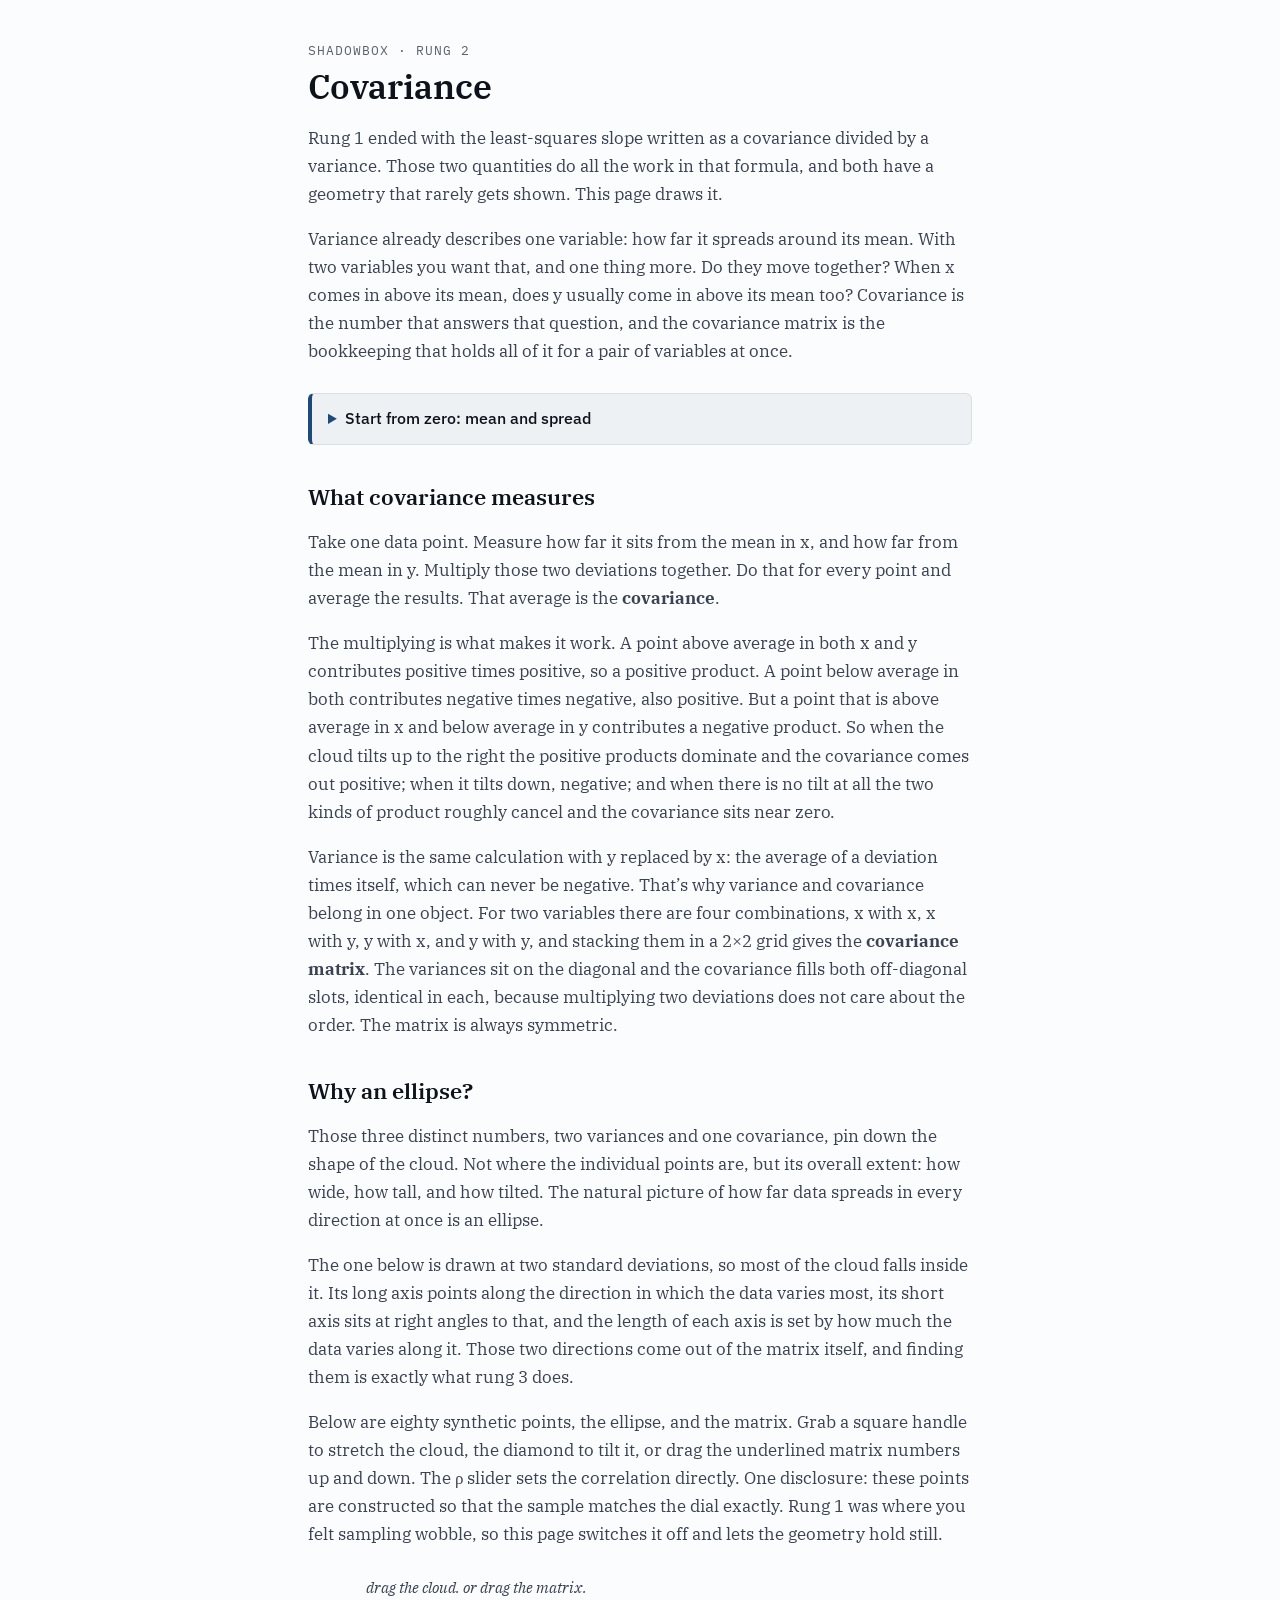
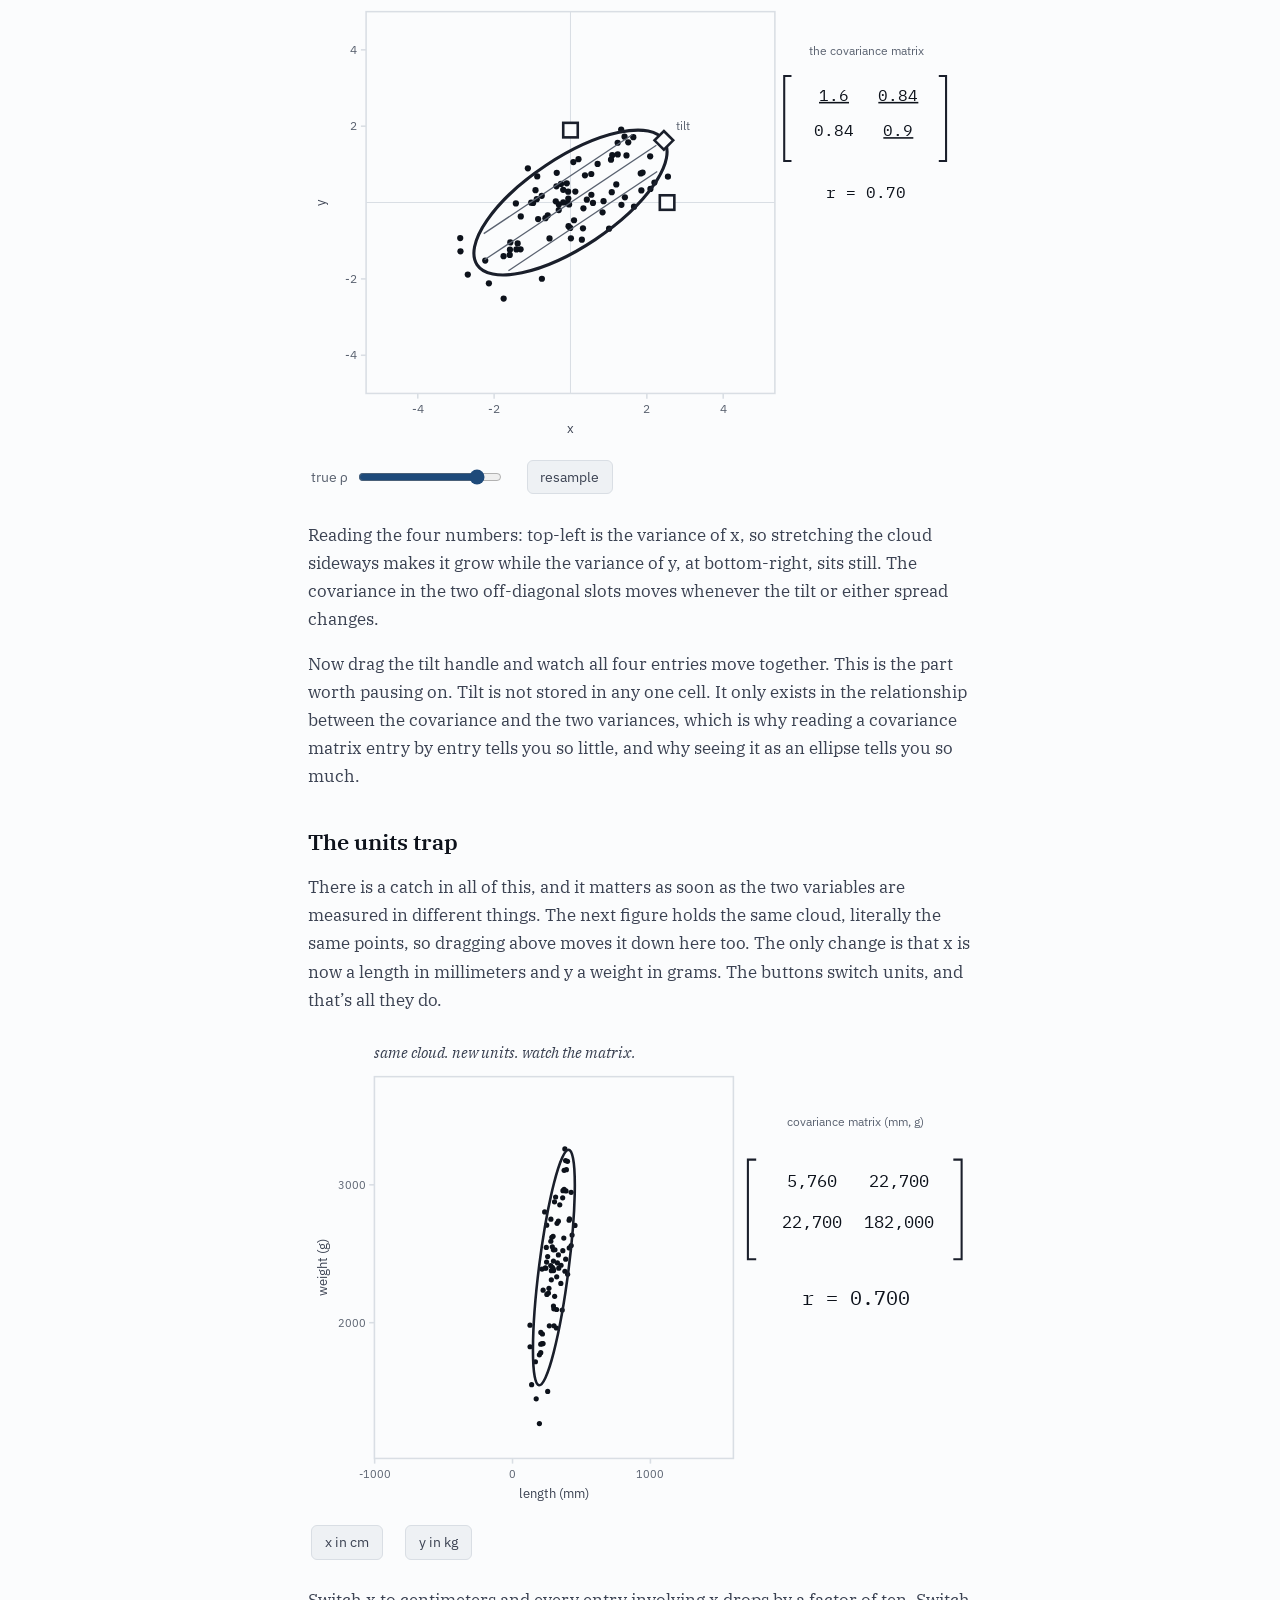
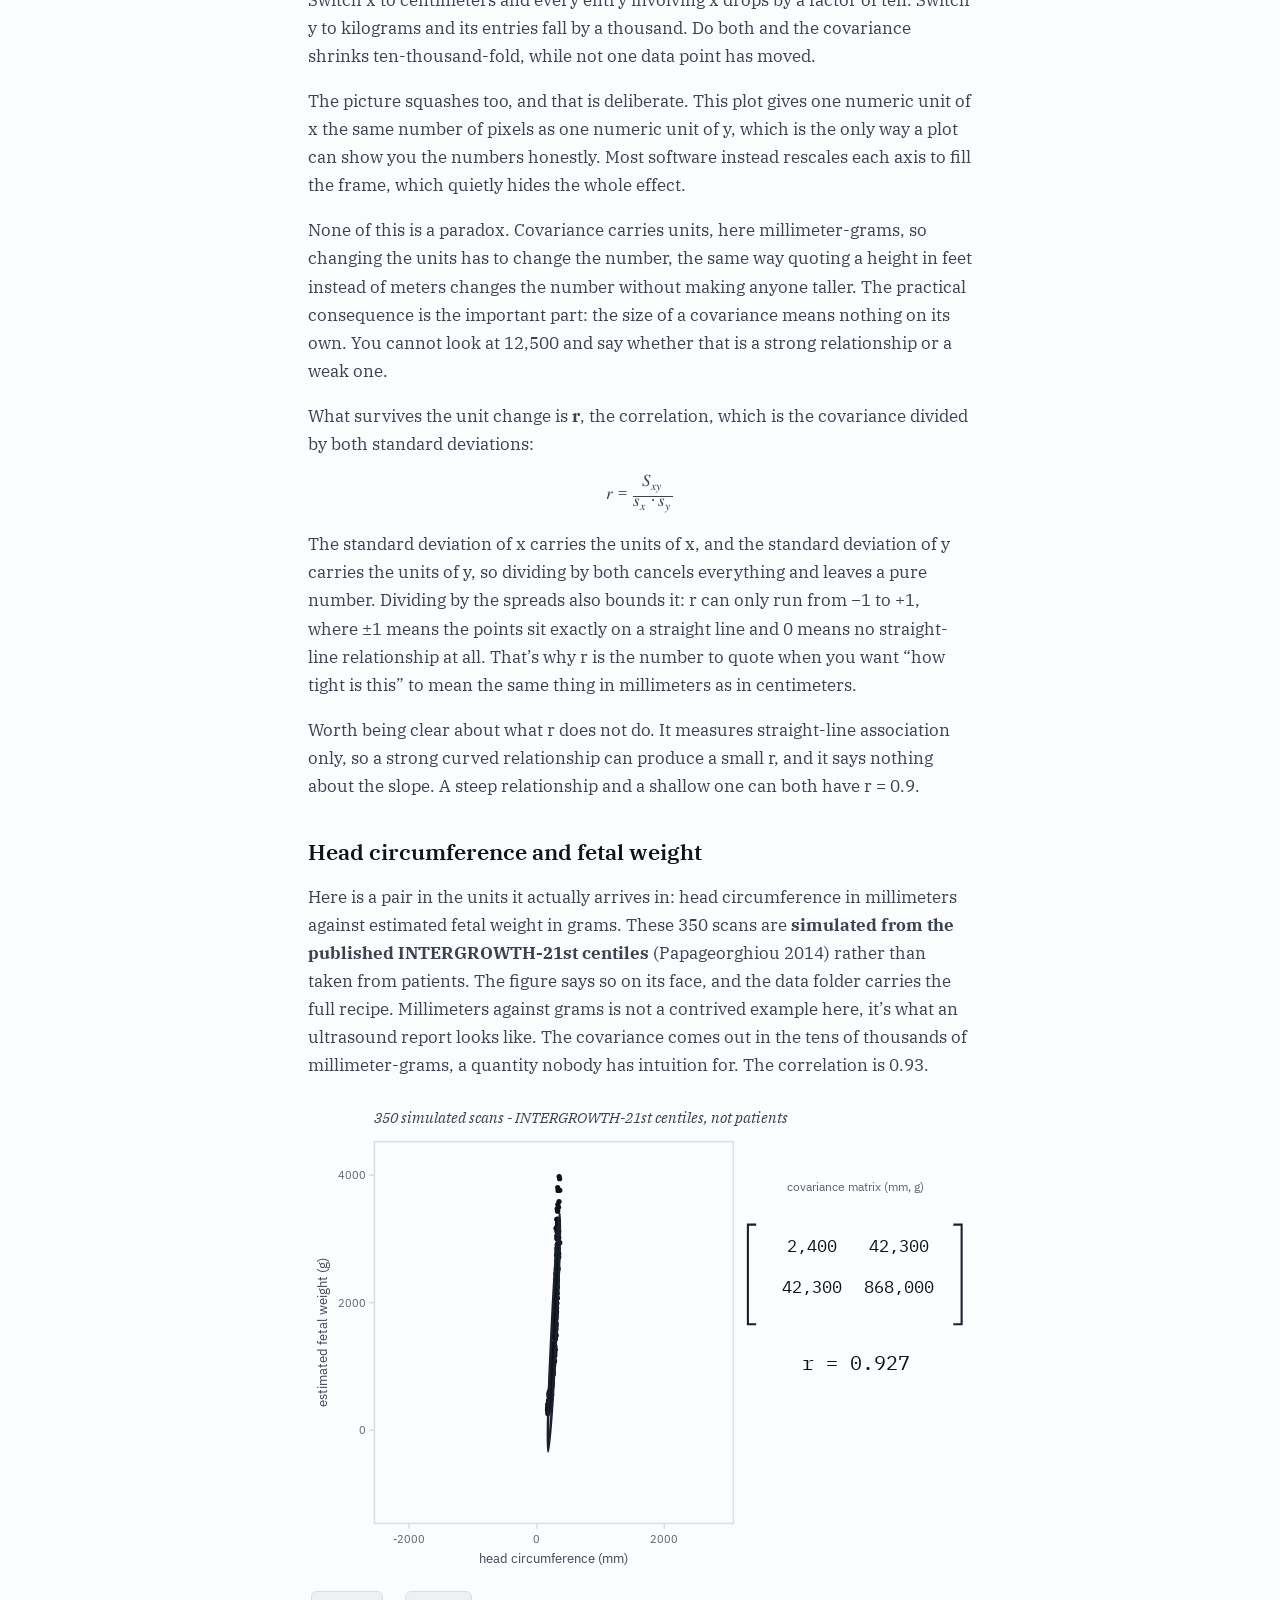
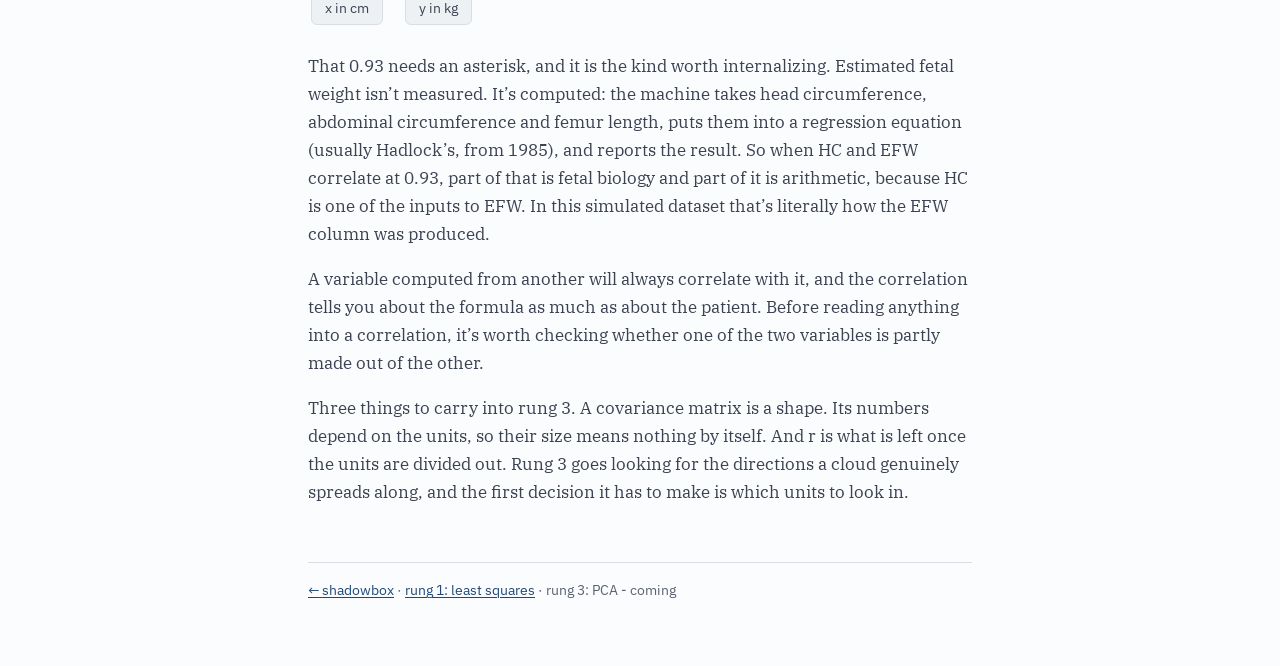
==== covariance.html @ 9dc6e138 "index: replace the 'angle' framing with a plain description of the site The landing copy opened on a" ====
<!DOCTYPE html>
<html lang="en">
<head>
  <meta charset="utf-8">
  <meta name="viewport" content="width=device-width, initial-scale=1">
  <title>covariance - shadowbox</title>
  <meta name="description" content="An interactive essay on covariance: the 2×2 matrix as a draggable ellipse, a units trap, and why correlation is the number that survives.">
  <link rel="icon" href="data:image/svg+xml,<svg xmlns=%22http://www.w3.org/2000/svg%22 viewBox=%220 0 16 16%22><rect x=%221%22 y=%221%22 width=%2214%22 height=%2214%22 fill=%22none%22 stroke=%22%231e4a7a%22 stroke-width=%222%22/><circle cx=%225%22 cy=%2211%22 r=%221.6%22 fill=%22%231e4a7a%22/><circle cx=%228%22 cy=%228%22 r=%221.6%22 fill=%22%231e4a7a%22/><circle cx=%2211%22 cy=%225%22 r=%221.6%22 fill=%22%231e4a7a%22/></svg>">
  <link rel="preconnect" href="https://fonts.googleapis.com">
  <link rel="preconnect" href="https://fonts.gstatic.com" crossorigin>
  <link href="https://fonts.googleapis.com/css2?family=IBM+Plex+Mono:wght@400;500&family=IBM+Plex+Sans:wght@400;500&family=IBM+Plex+Serif:ital,wght@0,400;0,600;1,400&display=swap" rel="stylesheet">
  <link rel="stylesheet" href="css/shadowbox.css">
</head>
<body>
  <main class="essay">
    <p class="kicker">shadowbox · rung 2</p>
    <h1>Covariance</h1>

    <p>Rung 1 ended with the least-squares slope written as a covariance divided
    by a variance. Those two quantities do all the work in that formula, and both
    have a geometry that rarely gets shown. This page draws it.</p>

    <p>Variance already describes one variable: how far it spreads around its
    mean. With two variables you want that, and one thing more. Do they move
    together? When x comes in above its mean, does y usually come in above its
    mean too? Covariance is the number that answers that question, and the
    covariance matrix is the bookkeeping that holds all of it for a pair of
    variables at once.</p>

    <details class="from-zero">
      <summary>Start from zero: mean and spread</summary>
      <p>The <strong>mean</strong> of a batch of numbers is its balance point,
      where the batch would sit level on a seesaw. With two variables at once the
      mean is a point in the plane, (x̄, ȳ), the center of mass of the cloud.</p>
      <p>A <strong>deviation</strong> is how far one measurement sits from the
      mean, and it can be positive or negative. <strong>Variance</strong> is the
      average of those deviations squared, so it comes out in squared units and is
      always positive. Squaring is here for the same reason it was in rung 1: the
      signs have to go before you can average. The square root of the variance is
      the <strong>standard deviation</strong>, which is back in ordinary units and
      reads as a typical distance from the middle.</p>
    </details>

    <h2>What covariance measures</h2>

    <p>Take one data point. Measure how far it sits from the mean in x, and how
    far from the mean in y. Multiply those two deviations together. Do that for
    every point and average the results. That average is the
    <strong>covariance</strong>.</p>

    <p>The multiplying is what makes it work. A point above average in both x and
    y contributes positive times positive, so a positive product. A point below
    average in both contributes negative times negative, also positive. But a
    point that is above average in x and below average in y contributes a negative
    product. So when the cloud tilts up to the right the positive products
    dominate and the covariance comes out positive; when it tilts down, negative;
    and when there is no tilt at all the two kinds of product roughly cancel and
    the covariance sits near zero.</p>

    <p>Variance is the same calculation with y replaced by x: the average of a
    deviation times itself, which can never be negative. That’s why variance and
    covariance belong in one object. For two variables there are four
    combinations, x with x, x with y, y with x, and y with y, and stacking them in
    a 2×2 grid gives the <strong>covariance matrix</strong>. The variances sit on
    the diagonal and the covariance fills both off-diagonal slots, identical in
    each, because multiplying two deviations does not care about the order. The
    matrix is always symmetric.</p>

    <h2>Why an ellipse?</h2>

    <p>Those three distinct numbers, two variances and one covariance, pin down
    the shape of the cloud. Not where the individual points are, but its overall
    extent: how wide, how tall, and how tilted. The natural picture of how far
    data spreads in every direction at once is an ellipse.</p>

    <p>The one below is drawn at two standard deviations, so most of the cloud
    falls inside it. Its long axis points along the direction in which the data
    varies most, its short axis sits at right angles to that, and the length of
    each axis is set by how much the data varies along it. Those two directions
    come out of the matrix itself, and finding them is exactly what rung 3 does.</p>

    <p>Below are eighty synthetic points, the ellipse, and the matrix. Grab a
    square handle to stretch the cloud, the diamond to tilt it, or drag the
    underlined matrix numbers up and down. The ρ slider sets the correlation
    directly. One disclosure: these points are constructed so that the sample matches
    the dial exactly. Rung 1 was where you felt sampling wobble, so this page
    switches it off and lets the geometry hold still.</p>

    <div class="instrument-mount" id="ce-syn">
<!-- poster:cloud-ellipse-synthetic -->
<!-- generated by tools/poster.mjs -->
<svg viewBox="0 0 640 460" xmlns="http://www.w3.org/2000/svg" role="img" font-family="'IBM Plex Sans', Arial, sans-serif">
<title>A point cloud with its covariance ellipse and the 2 by 2 covariance matrix as live numbers; dragging the cloud reshapes the matrix and dragging the matrix reshapes the cloud.</title>
<defs><clipPath id="sb-ce-syn-clip"><rect x="56" y="44" width="394" height="368"/></clipPath></defs>
<rect x="56" y="44" width="394" height="368" fill="none" stroke="var(--border)" stroke-width="1.5"/>
<line x1="105.8" y1="412" x2="105.8" y2="417" stroke="var(--border)" stroke-width="1.5"/>
<text x="105.8" y="431" text-anchor="middle" font-size="12" fill="var(--text-light)">-4</text>
<line x1="51" y1="375.2" x2="56" y2="375.2" stroke="var(--border)" stroke-width="1.5"/>
<text x="47" y="379.2" text-anchor="end" font-size="12" fill="var(--text-light)">-4</text>
<line x1="179.4" y1="412" x2="179.4" y2="417" stroke="var(--border)" stroke-width="1.5"/>
<text x="179.4" y="431" text-anchor="middle" font-size="12" fill="var(--text-light)">-2</text>
<line x1="51" y1="301.6" x2="56" y2="301.6" stroke="var(--border)" stroke-width="1.5"/>
<text x="47" y="305.6" text-anchor="end" font-size="12" fill="var(--text-light)">-2</text>
<line x1="326.6" y1="412" x2="326.6" y2="417" stroke="var(--border)" stroke-width="1.5"/>
<text x="326.6" y="431" text-anchor="middle" font-size="12" fill="var(--text-light)">2</text>
<line x1="51" y1="154.4" x2="56" y2="154.4" stroke="var(--border)" stroke-width="1.5"/>
<text x="47" y="158.4" text-anchor="end" font-size="12" fill="var(--text-light)">2</text>
<line x1="400.2" y1="412" x2="400.2" y2="417" stroke="var(--border)" stroke-width="1.5"/>
<text x="400.2" y="431" text-anchor="middle" font-size="12" fill="var(--text-light)">4</text>
<line x1="51" y1="80.8" x2="56" y2="80.8" stroke="var(--border)" stroke-width="1.5"/>
<text x="47" y="84.8" text-anchor="end" font-size="12" fill="var(--text-light)">4</text>
<g clip-path="url(#sb-ce-syn-clip)"><line x1="56" y1="228" x2="450" y2="228" stroke="var(--border)" stroke-width="1"/><line x1="253" y1="44" x2="253" y2="412" stroke="var(--border)" stroke-width="1"/></g>
<text x="56" y="26" font-size="14" fill="var(--text)" font-family="'IBM Plex Serif', Georgia, serif" font-style="italic">drag the cloud. or drag the matrix.</text>
<g clip-path="url(#sb-ce-syn-clip)">
<circle data-role="pt" cx="253.42" cy="262.52" r="3" fill="var(--heading)"/>
<circle data-role="pt" cx="154.02" cy="297.46" r="3" fill="var(--heading)"/>
<circle data-role="pt" cx="250.14" cy="228.71" r="3" fill="var(--heading)"/>
<circle data-role="pt" cx="292.79" cy="218.01" r="3" fill="var(--heading)"/>
<circle data-role="pt" cx="241.69" cy="235.27" r="3" fill="var(--heading)"/>
<circle data-role="pt" cx="329.8" cy="183.4" r="3" fill="var(--heading)"/>
<circle data-role="pt" cx="305.09" cy="164.54" r="3" fill="var(--heading)"/>
<circle data-role="pt" cx="320.72" cy="199.91" r="3" fill="var(--heading)"/>
<circle data-role="pt" cx="314.23" cy="232.03" r="3" fill="var(--heading)"/>
<circle data-role="pt" cx="306.97" cy="182.55" r="3" fill="var(--heading)"/>
<circle data-role="pt" cx="266.96" cy="201.79" r="3" fill="var(--heading)"/>
<circle data-role="pt" cx="205.08" cy="241.43" r="3" fill="var(--heading)"/>
<circle data-role="pt" cx="297.14" cy="210.54" r="3" fill="var(--heading)"/>
<circle data-role="pt" cx="298.54" cy="181.64" r="3" fill="var(--heading)"/>
<circle data-role="pt" cx="241.79" cy="229.85" r="3" fill="var(--heading)"/>
<circle data-role="pt" cx="251.14" cy="250.82" r="3" fill="var(--heading)"/>
<circle data-role="pt" cx="346.92" cy="203.03" r="3" fill="var(--heading)"/>
<circle data-role="pt" cx="322.5" cy="199.07" r="3" fill="var(--heading)"/>
<circle data-role="pt" cx="243.87" cy="210.08" r="3" fill="var(--heading)"/>
<circle data-role="pt" cx="221.8" cy="243.91" r="3" fill="var(--heading)"/>
<circle data-role="pt" cx="290.19" cy="253.18" r="3" fill="var(--heading)"/>
<circle data-role="pt" cx="245.97" cy="215.71" r="3" fill="var(--heading)"/>
<circle data-role="pt" cx="194.99" cy="266.46" r="3" fill="var(--heading)"/>
<circle data-role="pt" cx="301.87" cy="157.64" r="3" fill="var(--heading)"/>
<circle data-role="pt" cx="225.3" cy="221.5" r="3" fill="var(--heading)"/>
<circle data-role="pt" cx="279.14" cy="190.79" r="3" fill="var(--heading)"/>
<circle data-role="pt" cx="188.58" cy="320.57" r="3" fill="var(--heading)"/>
<circle data-role="pt" cx="239.45" cy="212.4" r="3" fill="var(--heading)"/>
<circle data-role="pt" cx="273.04" cy="200.49" r="3" fill="var(--heading)"/>
<circle data-role="pt" cx="174.36" cy="305.83" r="3" fill="var(--heading)"/>
<circle data-role="pt" cx="246.05" cy="227.84" r="3" fill="var(--heading)"/>
<circle data-role="pt" cx="330.04" cy="214.91" r="3" fill="var(--heading)"/>
<circle data-role="pt" cx="284.86" cy="226.65" r="3" fill="var(--heading)"/>
<circle data-role="pt" cx="333.91" cy="208.75" r="3" fill="var(--heading)"/>
<circle data-role="pt" cx="292.05" cy="186.64" r="3" fill="var(--heading)"/>
<circle data-role="pt" cx="239.75" cy="199.32" r="3" fill="var(--heading)"/>
<circle data-role="pt" cx="265.46" cy="233.51" r="3" fill="var(--heading)"/>
<circle data-role="pt" cx="268.75" cy="225.24" r="3" fill="var(--heading)"/>
<circle data-role="pt" cx="250.9" cy="224.17" r="3" fill="var(--heading)"/>
<circle data-role="pt" cx="274.66" cy="228.36" r="3" fill="var(--heading)"/>
<circle data-role="pt" cx="283.91" cy="237.42" r="3" fill="var(--heading)"/>
<circle data-role="pt" cx="250.74" cy="217.48" r="3" fill="var(--heading)"/>
<circle data-role="pt" cx="204.89" cy="273.09" r="3" fill="var(--heading)"/>
<circle data-role="pt" cx="263.97" cy="263.84" r="3" fill="var(--heading)"/>
<circle data-role="pt" cx="302.1" cy="230.21" r="3" fill="var(--heading)"/>
<circle data-role="pt" cx="200.92" cy="273.14" r="3" fill="var(--heading)"/>
<circle data-role="pt" cx="170.84" cy="283.89" r="3" fill="var(--heading)"/>
<circle data-role="pt" cx="249.41" cy="209.43" r="3" fill="var(--heading)"/>
<circle data-role="pt" cx="220.94" cy="202.86" r="3" fill="var(--heading)"/>
<circle data-role="pt" cx="252.71" cy="252.5" r="3" fill="var(--heading)"/>
<circle data-role="pt" cx="273.13" cy="220.49" r="3" fill="var(--heading)"/>
<circle data-role="pt" cx="146.96" cy="274.98" r="3" fill="var(--heading)"/>
<circle data-role="pt" cx="255.75" cy="189" r="3" fill="var(--heading)"/>
<circle data-role="pt" cx="232.78" cy="262.58" r="3" fill="var(--heading)"/>
<circle data-role="pt" cx="225.43" cy="301.45" r="3" fill="var(--heading)"/>
<circle data-role="pt" cx="238.81" cy="226.78" r="3" fill="var(--heading)"/>
<circle data-role="pt" cx="251.67" cy="229.81" r="3" fill="var(--heading)"/>
<circle data-role="pt" cx="298.46" cy="170.36" r="3" fill="var(--heading)"/>
<circle data-role="pt" cx="265.04" cy="252.88" r="3" fill="var(--heading)"/>
<circle data-role="pt" cx="220.5" cy="224.75" r="3" fill="var(--heading)"/>
<circle data-role="pt" cx="194.64" cy="273.43" r="3" fill="var(--heading)"/>
<circle data-role="pt" cx="215.14" cy="228.16" r="3" fill="var(--heading)"/>
<circle data-role="pt" cx="211.92" cy="195.02" r="3" fill="var(--heading)"/>
<circle data-role="pt" cx="188.5" cy="279.74" r="3" fill="var(--heading)"/>
<circle data-role="pt" cx="313.56" cy="165.02" r="3" fill="var(--heading)"/>
<circle data-role="pt" cx="308.67" cy="169.92" r="3" fill="var(--heading)"/>
<circle data-role="pt" cx="260.71" cy="186.16" r="3" fill="var(--heading)"/>
<circle data-role="pt" cx="228.85" cy="243.1" r="3" fill="var(--heading)"/>
<circle data-role="pt" cx="146.72" cy="262.19" r="3" fill="var(--heading)"/>
<circle data-role="pt" cx="305.44" cy="223" r="3" fill="var(--heading)"/>
<circle data-role="pt" cx="256.41" cy="245.07" r="3" fill="var(--heading)"/>
<circle data-role="pt" cx="200.36" cy="228.88" r="3" fill="var(--heading)"/>
<circle data-role="pt" cx="194.47" cy="278.47" r="3" fill="var(--heading)"/>
<circle data-role="pt" cx="257.66" cy="217.46" r="3" fill="var(--heading)"/>
<circle data-role="pt" cx="216.98" cy="228.42" r="3" fill="var(--heading)"/>
<circle data-role="pt" cx="293.26" cy="182.38" r="3" fill="var(--heading)"/>
<circle data-role="pt" cx="231.09" cy="240.33" r="3" fill="var(--heading)"/>
<circle data-role="pt" cx="202.09" cy="267.4" r="3" fill="var(--heading)"/>
<circle data-role="pt" cx="321.32" cy="216.37" r="3" fill="var(--heading)"/>
<circle data-role="pt" cx="219.28" cy="216.04" r="3" fill="var(--heading)"/>
<g transform="translate(253 228) rotate(-33.69)">
<ellipse data-role="ellipse" rx="108.17" ry="42.92" fill="none" stroke="var(--ink)" stroke-width="3"/>
<line data-role="pc1-stripe" x1="-86.18" y1="-21.46" x2="86.18" y2="-21.46" stroke="var(--text-light)" stroke-width="1.25"/>
<line data-role="pc1-stripe" x1="-99.52" y1="0" x2="99.52" y2="0" stroke="var(--text-light)" stroke-width="1.25"/>
<line data-role="pc1-stripe" x1="-86.18" y1="21.46" x2="86.18" y2="21.46" stroke="var(--text-light)" stroke-width="1.25"/>
</g>
</g>
<rect data-drag="spread-x" tabindex="0" aria-label="x spread" x="339.1" y="221" width="14" height="14" fill="var(--bg)" stroke="var(--ink)" stroke-width="2.5" style="cursor:ew-resize"/>
<rect data-drag="spread-y" tabindex="0" aria-label="y spread" x="246" y="151.18" width="14" height="14" fill="var(--bg)" stroke="var(--ink)" stroke-width="2.5" style="cursor:ns-resize"/>
<path data-drag="tilt" tabindex="0" aria-label="tilt: rotate the ellipse" d="M343 159L352 168L343 177L334 168Z" fill="var(--bg)" stroke="var(--ink)" stroke-width="2.5" style="cursor:grab"/>
<text x="355" y="158" font-size="12" fill="var(--text-light)">tilt</text>
<g font-family="'IBM Plex Mono', Consolas, monospace" font-size="15">
<text x="538" y="86" text-anchor="middle" font-family="'IBM Plex Sans', Arial, sans-serif" font-size="12" fill="var(--text-light)">the covariance matrix</text>
<path d="M466 106h-7v82h7" stroke="var(--ink)" stroke-width="2" fill="none"/>
<path d="M608 106h7v82h-7" stroke="var(--ink)" stroke-width="2" fill="none"/>
<text data-drag="m-sxx" tabindex="0" aria-label="matrix entry var(x): drag vertically" style="cursor:ns-resize" x="507" y="130" text-anchor="middle" fill="var(--heading)" text-decoration="underline">1.6</text>
<text data-drag="m-sxy" tabindex="0" aria-label="matrix entry cov(x,y): drag vertically" style="cursor:ns-resize" x="569" y="130" text-anchor="middle" fill="var(--heading)" text-decoration="underline">0.84</text>
<text x="507" y="164" text-anchor="middle" fill="var(--heading)">0.84</text>
<text data-drag="m-syy" tabindex="0" aria-label="matrix entry var(y): drag vertically" style="cursor:ns-resize" x="569" y="164" text-anchor="middle" fill="var(--heading)" text-decoration="underline">0.9</text>
</g>
<text x="538" y="224" text-anchor="middle" font-size="15" font-family="'IBM Plex Mono', Consolas, monospace" fill="var(--heading)">r = 0.70</text>
<text x="253" y="450" text-anchor="middle" font-size="13" fill="var(--text)">x</text>
<text x="16" y="228" text-anchor="middle" font-size="13" fill="var(--text)" transform="rotate(-90 16 228)">y</text>
</svg>
<!-- /poster:cloud-ellipse-synthetic -->
    </div>

    <p>Reading the four numbers: top-left is the variance of x, so stretching the
    cloud sideways makes it grow while the variance of y, at bottom-right, sits
    still. The covariance in the two off-diagonal slots moves whenever the tilt
    or either spread changes.</p>

    <p>Now drag the tilt handle and watch all four entries move together. This is
    the part worth pausing on. Tilt is not stored in any one cell. It only exists
    in the relationship between the covariance and the two variances, which is why
    reading a covariance matrix entry by entry tells you so little, and why seeing
    it as an ellipse tells you so much.</p>

    <h2>The units trap</h2>

    <p>There is a catch in all of this, and it matters as soon as the two
    variables are measured in different things. The next figure holds the same
    cloud, literally the same points, so dragging above moves it down here too.
    The only change is that x is now a length in millimeters and y a weight in
    grams. The buttons switch units, and that’s all they do.</p>

    <div class="instrument-mount" id="ut-syn">
<!-- poster:units-trap-synthetic -->
<!-- generated by tools/poster.mjs -->
<svg viewBox="0 0 640 460" xmlns="http://www.w3.org/2000/svg" role="img" font-family="'IBM Plex Sans', Arial, sans-serif">
<title>The same point cloud under switchable units: covariance entries leap by powers of ten, the correlation holds still, and the numerically true aspect ratio squashes the cloud flat.</title>
<defs><clipPath id="sb-ut-syn-clip"><rect x="64" y="44" width="346" height="368"/></clipPath></defs>
<rect x="64" y="44" width="346" height="368" fill="none" stroke="var(--border)" stroke-width="1.5"/>
<text x="64" y="26" font-size="14" fill="var(--text)" font-family="'IBM Plex Serif', Georgia, serif" font-style="italic">same cloud. new units. watch the matrix.</text>
<line x1="64.24" y1="412" x2="64.24" y2="417" stroke="var(--border)" stroke-width="1.5"/>
<text x="64.24" y="431" text-anchor="middle" font-size="11" fill="var(--text-light)">-1000</text>
<line x1="197.13" y1="412" x2="197.13" y2="417" stroke="var(--border)" stroke-width="1.5"/>
<text x="197.13" y="431" text-anchor="middle" font-size="11" fill="var(--text-light)">0</text>
<line x1="330.03" y1="412" x2="330.03" y2="417" stroke="var(--border)" stroke-width="1.5"/>
<text x="330.03" y="431" text-anchor="middle" font-size="11" fill="var(--text-light)">1000</text>
<line x1="59" y1="281.16" x2="64" y2="281.16" stroke="var(--border)" stroke-width="1.5"/>
<text x="56" y="285.16" text-anchor="end" font-size="11" fill="var(--text-light)">2000</text>
<line x1="59" y1="148.26" x2="64" y2="148.26" stroke="var(--border)" stroke-width="1.5"/>
<text x="56" y="152.26" text-anchor="end" font-size="11" fill="var(--text-light)">3000</text>
<text x="237" y="450" text-anchor="middle" font-size="13" fill="var(--text)">length (mm)</text>
<text x="18" y="228" text-anchor="middle" font-size="13" fill="var(--text)" transform="rotate(-90 18 228)">weight (g)</text>
<g clip-path="url(#sb-ut-syn-clip)">
<circle data-role="pt" cx="237.09" cy="284.1" r="2.5" fill="var(--heading)"/>
<circle data-role="pt" cx="215.55" cy="340.88" r="2.5" fill="var(--heading)"/>
<circle data-role="pt" cx="236.38" cy="229.16" r="2.5" fill="var(--heading)"/>
<circle data-role="pt" cx="245.62" cy="211.76" r="2.5" fill="var(--heading)"/>
<circle data-role="pt" cx="234.55" cy="239.82" r="2.5" fill="var(--heading)"/>
<circle data-role="pt" cx="253.64" cy="155.52" r="2.5" fill="var(--heading)"/>
<circle data-role="pt" cx="248.29" cy="124.88" r="2.5" fill="var(--heading)"/>
<circle data-role="pt" cx="251.67" cy="182.35" r="2.5" fill="var(--heading)"/>
<circle data-role="pt" cx="250.27" cy="234.54" r="2.5" fill="var(--heading)"/>
<circle data-role="pt" cx="248.69" cy="154.14" r="2.5" fill="var(--heading)"/>
<circle data-role="pt" cx="240.03" cy="185.4" r="2.5" fill="var(--heading)"/>
<circle data-role="pt" cx="226.62" cy="249.82" r="2.5" fill="var(--heading)"/>
<circle data-role="pt" cx="246.56" cy="199.63" r="2.5" fill="var(--heading)"/>
<circle data-role="pt" cx="246.87" cy="152.66" r="2.5" fill="var(--heading)"/>
<circle data-role="pt" cx="234.57" cy="231.01" r="2.5" fill="var(--heading)"/>
<circle data-role="pt" cx="236.6" cy="265.08" r="2.5" fill="var(--heading)"/>
<circle data-role="pt" cx="257.35" cy="187.43" r="2.5" fill="var(--heading)"/>
<circle data-role="pt" cx="252.06" cy="180.98" r="2.5" fill="var(--heading)"/>
<circle data-role="pt" cx="235.02" cy="198.87" r="2.5" fill="var(--heading)"/>
<circle data-role="pt" cx="230.24" cy="253.86" r="2.5" fill="var(--heading)"/>
<circle data-role="pt" cx="245.06" cy="268.92" r="2.5" fill="var(--heading)"/>
<circle data-role="pt" cx="235.48" cy="208.03" r="2.5" fill="var(--heading)"/>
<circle data-role="pt" cx="224.43" cy="290.5" r="2.5" fill="var(--heading)"/>
<circle data-role="pt" cx="247.59" cy="113.66" r="2.5" fill="var(--heading)"/>
<circle data-role="pt" cx="231" cy="217.44" r="2.5" fill="var(--heading)"/>
<circle data-role="pt" cx="242.66" cy="167.53" r="2.5" fill="var(--heading)"/>
<circle data-role="pt" cx="223.04" cy="378.43" r="2.5" fill="var(--heading)"/>
<circle data-role="pt" cx="234.06" cy="202.65" r="2.5" fill="var(--heading)"/>
<circle data-role="pt" cx="241.34" cy="183.3" r="2.5" fill="var(--heading)"/>
<circle data-role="pt" cx="219.96" cy="354.49" r="2.5" fill="var(--heading)"/>
<circle data-role="pt" cx="235.5" cy="227.74" r="2.5" fill="var(--heading)"/>
<circle data-role="pt" cx="253.69" cy="206.73" r="2.5" fill="var(--heading)"/>
<circle data-role="pt" cx="243.9" cy="225.8" r="2.5" fill="var(--heading)"/>
<circle data-role="pt" cx="254.53" cy="196.71" r="2.5" fill="var(--heading)"/>
<circle data-role="pt" cx="245.46" cy="160.78" r="2.5" fill="var(--heading)"/>
<circle data-role="pt" cx="234.13" cy="181.39" r="2.5" fill="var(--heading)"/>
<circle data-role="pt" cx="239.7" cy="236.96" r="2.5" fill="var(--heading)"/>
<circle data-role="pt" cx="240.41" cy="223.51" r="2.5" fill="var(--heading)"/>
<circle data-role="pt" cx="236.55" cy="221.77" r="2.5" fill="var(--heading)"/>
<circle data-role="pt" cx="241.69" cy="228.58" r="2.5" fill="var(--heading)"/>
<circle data-role="pt" cx="243.7" cy="243.3" r="2.5" fill="var(--heading)"/>
<circle data-role="pt" cx="236.51" cy="210.91" r="2.5" fill="var(--heading)"/>
<circle data-role="pt" cx="226.58" cy="301.28" r="2.5" fill="var(--heading)"/>
<circle data-role="pt" cx="239.38" cy="286.25" r="2.5" fill="var(--heading)"/>
<circle data-role="pt" cx="247.64" cy="231.59" r="2.5" fill="var(--heading)"/>
<circle data-role="pt" cx="225.72" cy="301.36" r="2.5" fill="var(--heading)"/>
<circle data-role="pt" cx="219.2" cy="318.82" r="2.5" fill="var(--heading)"/>
<circle data-role="pt" cx="236.22" cy="197.82" r="2.5" fill="var(--heading)"/>
<circle data-role="pt" cx="230.05" cy="187.15" r="2.5" fill="var(--heading)"/>
<circle data-role="pt" cx="236.94" cy="267.81" r="2.5" fill="var(--heading)"/>
<circle data-role="pt" cx="241.36" cy="215.79" r="2.5" fill="var(--heading)"/>
<circle data-role="pt" cx="214.02" cy="304.34" r="2.5" fill="var(--heading)"/>
<circle data-role="pt" cx="237.6" cy="164.62" r="2.5" fill="var(--heading)"/>
<circle data-role="pt" cx="232.62" cy="284.2" r="2.5" fill="var(--heading)"/>
<circle data-role="pt" cx="231.03" cy="347.37" r="2.5" fill="var(--heading)"/>
<circle data-role="pt" cx="233.93" cy="226.01" r="2.5" fill="var(--heading)"/>
<circle data-role="pt" cx="236.71" cy="230.95" r="2.5" fill="var(--heading)"/>
<circle data-role="pt" cx="246.85" cy="134.33" r="2.5" fill="var(--heading)"/>
<circle data-role="pt" cx="239.61" cy="268.44" r="2.5" fill="var(--heading)"/>
<circle data-role="pt" cx="229.96" cy="222.72" r="2.5" fill="var(--heading)"/>
<circle data-role="pt" cx="224.35" cy="301.83" r="2.5" fill="var(--heading)"/>
<circle data-role="pt" cx="228.8" cy="228.25" r="2.5" fill="var(--heading)"/>
<circle data-role="pt" cx="228.1" cy="174.4" r="2.5" fill="var(--heading)"/>
<circle data-role="pt" cx="223.02" cy="312.08" r="2.5" fill="var(--heading)"/>
<circle data-role="pt" cx="250.12" cy="125.65" r="2.5" fill="var(--heading)"/>
<circle data-role="pt" cx="249.06" cy="133.62" r="2.5" fill="var(--heading)"/>
<circle data-role="pt" cx="238.67" cy="160" r="2.5" fill="var(--heading)"/>
<circle data-role="pt" cx="231.77" cy="252.54" r="2.5" fill="var(--heading)"/>
<circle data-role="pt" cx="213.97" cy="283.57" r="2.5" fill="var(--heading)"/>
<circle data-role="pt" cx="248.36" cy="219.88" r="2.5" fill="var(--heading)"/>
<circle data-role="pt" cx="237.74" cy="255.73" r="2.5" fill="var(--heading)"/>
<circle data-role="pt" cx="225.59" cy="229.43" r="2.5" fill="var(--heading)"/>
<circle data-role="pt" cx="224.32" cy="310.02" r="2.5" fill="var(--heading)"/>
<circle data-role="pt" cx="238.01" cy="210.87" r="2.5" fill="var(--heading)"/>
<circle data-role="pt" cx="229.2" cy="228.69" r="2.5" fill="var(--heading)"/>
<circle data-role="pt" cx="245.72" cy="153.87" r="2.5" fill="var(--heading)"/>
<circle data-role="pt" cx="232.25" cy="248.04" r="2.5" fill="var(--heading)"/>
<circle data-role="pt" cx="225.97" cy="292.02" r="2.5" fill="var(--heading)"/>
<circle data-role="pt" cx="251.8" cy="209.09" r="2.5" fill="var(--heading)"/>
<circle data-role="pt" cx="229.69" cy="208.56" r="2.5" fill="var(--heading)"/>
<g transform="translate(237 228) rotate(-82.79)">
<ellipse data-role="ellipse" rx="114.36" ry="14.29" fill="none" stroke="var(--ink)" stroke-width="2.5"/>
</g></g>
<g font-family="'IBM Plex Mono', Consolas, monospace" font-size="16">
<text x="528" y="92" text-anchor="middle" font-family="'IBM Plex Sans', Arial, sans-serif" font-size="12" fill="var(--text-light)">covariance matrix (mm, g)</text>
<path d="M432 124h-8v96h8" stroke="var(--ink)" stroke-width="2" fill="none"/>
<path d="M622 124h8v96h-8" stroke="var(--ink)" stroke-width="2" fill="none"/>
<text data-role="cov-entry" x="486" y="150" text-anchor="middle" fill="var(--heading)">5,760</text>
<text data-role="cov-entry" x="570" y="150" text-anchor="middle" fill="var(--heading)">22,700</text>
<text data-role="cov-entry" x="486" y="190" text-anchor="middle" fill="var(--heading)">22,700</text>
<text data-role="cov-entry" x="570" y="190" text-anchor="middle" fill="var(--heading)">182,000</text>
</g>
<text data-role="corr" x="528" y="264" text-anchor="middle" font-size="19" font-family="'IBM Plex Mono', Consolas, monospace" fill="var(--heading)">r = 0.700</text>
</svg>
<!-- /poster:units-trap-synthetic -->
    </div>

    <p>Switch x to centimeters and every entry involving x drops by a factor of
    ten. Switch y to kilograms and its entries fall by a thousand. Do both and the
    covariance shrinks ten-thousand-fold, while not one data point has moved.</p>

    <p>The picture squashes too, and that is deliberate. This plot gives one
    numeric unit of x the same number of pixels as one numeric unit of y, which is
    the only way a plot can show you the numbers honestly. Most software instead
    rescales each axis to fill the frame, which quietly hides the whole effect.</p>

    <p>None of this is a paradox. Covariance carries units, here millimeter-grams,
    so changing the units has to change the number, the same way quoting a height
    in feet instead of meters changes the number without making anyone taller. The
    practical consequence is the important part: the size of a covariance means
    nothing on its own. You cannot look at 12,500 and say whether that is a strong
    relationship or a weak one.</p>

    <p>What survives the unit change is <strong>r</strong>, the correlation, which
    is the covariance divided by both standard deviations:</p>

    <p style="text-align:center">
      <math display="block">
        <mrow>
          <mi>r</mi><mo>=</mo>
          <mfrac>
            <msub><mi>S</mi><mrow><mi>x</mi><mi>y</mi></mrow></msub>
            <mrow><msub><mi>s</mi><mi>x</mi></msub><mo>·</mo><msub><mi>s</mi><mi>y</mi></msub></mrow>
          </mfrac>
        </mrow>
      </math>
    </p>

    <p>The standard deviation of x carries the units of x, and the standard
    deviation of y carries the units of y, so dividing by both cancels everything
    and leaves a pure number. Dividing by the spreads also bounds it: r can only
    run from −1 to +1, where ±1 means the points sit exactly on a straight line
    and 0 means no straight-line relationship at all. That’s why r is the number
    to quote when you want “how tight is this” to mean the same thing in
    millimeters as in centimeters.</p>

    <p>Worth being clear about what r does not do. It measures straight-line
    association only, so a strong curved relationship can produce a small r, and
    it says nothing about the slope. A steep relationship and a shallow one can
    both have r = 0.9.</p>

    <h2>Head circumference and fetal weight</h2>

    <p>Here is a pair in the units it actually arrives in: head circumference in
    millimeters against estimated fetal weight in grams. These 350 scans are
    <strong>simulated from the published INTERGROWTH-21st centiles</strong>
    (Papageorghiou 2014) rather than taken from patients. The figure says so on
    its face, and the data folder carries the full recipe. Millimeters against
    grams is not a contrived example here, it’s what an ultrasound report looks
    like. The covariance comes out in the tens of thousands of millimeter-grams,
    a quantity nobody has intuition for. The correlation is 0.93.</p>

    <div class="instrument-mount" id="ut-bio">
<!-- poster:units-trap-biometry -->
<!-- generated by tools/poster.mjs -->
<svg viewBox="0 0 640 460" xmlns="http://www.w3.org/2000/svg" role="img" font-family="'IBM Plex Sans', Arial, sans-serif">
<title>The same point cloud under switchable units: covariance entries leap by powers of ten, the correlation holds still, and the numerically true aspect ratio squashes the cloud flat.</title>
<defs><clipPath id="sb-ut-bio-clip"><rect x="64" y="44" width="346" height="368"/></clipPath></defs>
<rect x="64" y="44" width="346" height="368" fill="none" stroke="var(--border)" stroke-width="1.5"/>
<text x="64" y="26" font-size="14" fill="var(--text)" font-family="'IBM Plex Serif', Georgia, serif" font-style="italic">350 simulated scans - INTERGROWTH-21st centiles, not patients</text>
<line x1="97.55" y1="412" x2="97.55" y2="417" stroke="var(--border)" stroke-width="1.5"/>
<text x="97.55" y="431" text-anchor="middle" font-size="11" fill="var(--text-light)">-2000</text>
<line x1="220.53" y1="412" x2="220.53" y2="417" stroke="var(--border)" stroke-width="1.5"/>
<text x="220.53" y="431" text-anchor="middle" font-size="11" fill="var(--text-light)">0</text>
<line x1="343.51" y1="412" x2="343.51" y2="417" stroke="var(--border)" stroke-width="1.5"/>
<text x="343.51" y="431" text-anchor="middle" font-size="11" fill="var(--text-light)">2000</text>
<line x1="59" y1="322.24" x2="64" y2="322.24" stroke="var(--border)" stroke-width="1.5"/>
<text x="56" y="326.24" text-anchor="end" font-size="11" fill="var(--text-light)">0</text>
<line x1="59" y1="199.26" x2="64" y2="199.26" stroke="var(--border)" stroke-width="1.5"/>
<text x="56" y="203.26" text-anchor="end" font-size="11" fill="var(--text-light)">2000</text>
<line x1="59" y1="76.27" x2="64" y2="76.27" stroke="var(--border)" stroke-width="1.5"/>
<text x="56" y="80.27" text-anchor="end" font-size="11" fill="var(--text-light)">4000</text>
<text x="237" y="450" text-anchor="middle" font-size="13" fill="var(--text)">head circumference (mm)</text>
<text x="18" y="228" text-anchor="middle" font-size="13" fill="var(--text)" transform="rotate(-90 18 228)">estimated fetal weight (g)</text>
<g clip-path="url(#sb-ut-bio-clip)">
<circle data-role="pt" cx="236.21" cy="258.29" r="2.5" fill="var(--heading)"/>
<circle data-role="pt" cx="235.7" cy="259.27" r="2.5" fill="var(--heading)"/>
<circle data-role="pt" cx="240.31" cy="184.93" r="2.5" fill="var(--heading)"/>
<circle data-role="pt" cx="240.31" cy="146.87" r="2.5" fill="var(--heading)"/>
<circle data-role="pt" cx="235" cy="272.98" r="2.5" fill="var(--heading)"/>
<circle data-role="pt" cx="241.67" cy="151.79" r="2.5" fill="var(--heading)"/>
<circle data-role="pt" cx="238.67" cy="176.69" r="2.5" fill="var(--heading)"/>
<circle data-role="pt" cx="234.49" cy="279.75" r="2.5" fill="var(--heading)"/>
<circle data-role="pt" cx="234.49" cy="275.75" r="2.5" fill="var(--heading)"/>
<circle data-role="pt" cx="238.71" cy="199.44" r="2.5" fill="var(--heading)"/>
<circle data-role="pt" cx="239.59" cy="153.38" r="2.5" fill="var(--heading)"/>
<circle data-role="pt" cx="240.26" cy="161.69" r="2.5" fill="var(--heading)"/>
<circle data-role="pt" cx="231.94" cy="298.63" r="2.5" fill="var(--heading)"/>
<circle data-role="pt" cx="234.05" cy="282.33" r="2.5" fill="var(--heading)"/>
<circle data-role="pt" cx="237.6" cy="238" r="2.5" fill="var(--heading)"/>
<circle data-role="pt" cx="238.09" cy="228.1" r="2.5" fill="var(--heading)"/>
<circle data-role="pt" cx="239.62" cy="204.18" r="2.5" fill="var(--heading)"/>
<circle data-role="pt" cx="238.63" cy="210.51" r="2.5" fill="var(--heading)"/>
<circle data-role="pt" cx="238.6" cy="230.56" r="2.5" fill="var(--heading)"/>
<circle data-role="pt" cx="234.95" cy="272.8" r="2.5" fill="var(--heading)"/>
<circle data-role="pt" cx="232.25" cy="297.58" r="2.5" fill="var(--heading)"/>
<circle data-role="pt" cx="240.82" cy="167.77" r="2.5" fill="var(--heading)"/>
<circle data-role="pt" cx="237.76" cy="248.26" r="2.5" fill="var(--heading)"/>
<circle data-role="pt" cx="234.48" cy="291.8" r="2.5" fill="var(--heading)"/>
<circle data-role="pt" cx="237.73" cy="224.28" r="2.5" fill="var(--heading)"/>
<circle data-role="pt" cx="240.49" cy="159.29" r="2.5" fill="var(--heading)"/>
<circle data-role="pt" cx="239.46" cy="190.22" r="2.5" fill="var(--heading)"/>
<circle data-role="pt" cx="233.96" cy="281.35" r="2.5" fill="var(--heading)"/>
<circle data-role="pt" cx="232.44" cy="286.64" r="2.5" fill="var(--heading)"/>
<circle data-role="pt" cx="240.16" cy="194.34" r="2.5" fill="var(--heading)"/>
<circle data-role="pt" cx="239.84" cy="174.78" r="2.5" fill="var(--heading)"/>
<circle data-role="pt" cx="235.18" cy="268.37" r="2.5" fill="var(--heading)"/>
<circle data-role="pt" cx="233.52" cy="291.98" r="2.5" fill="var(--heading)"/>
<circle data-role="pt" cx="235.13" cy="280.12" r="2.5" fill="var(--heading)"/>
<circle data-role="pt" cx="234.84" cy="276.24" r="2.5" fill="var(--heading)"/>
<circle data-role="pt" cx="236.81" cy="253" r="2.5" fill="var(--heading)"/>
<circle data-role="pt" cx="237.36" cy="250.29" r="2.5" fill="var(--heading)"/>
<circle data-role="pt" cx="233.14" cy="293.95" r="2.5" fill="var(--heading)"/>
<circle data-role="pt" cx="233.14" cy="285.9" r="2.5" fill="var(--heading)"/>
<circle data-role="pt" cx="241.67" cy="136.66" r="2.5" fill="var(--heading)"/>
<circle data-role="pt" cx="233.05" cy="294.26" r="2.5" fill="var(--heading)"/>
<circle data-role="pt" cx="234.99" cy="265.42" r="2.5" fill="var(--heading)"/>
<circle data-role="pt" cx="233.42" cy="287.19" r="2.5" fill="var(--heading)"/>
<circle data-role="pt" cx="240.33" cy="177.3" r="2.5" fill="var(--heading)"/>
<circle data-role="pt" cx="238.84" cy="215.61" r="2.5" fill="var(--heading)"/>
<circle data-role="pt" cx="231.02" cy="301.27" r="2.5" fill="var(--heading)"/>
<circle data-role="pt" cx="238.86" cy="211.31" r="2.5" fill="var(--heading)"/>
<circle data-role="pt" cx="234.13" cy="284.85" r="2.5" fill="var(--heading)"/>
<circle data-role="pt" cx="239.59" cy="208.17" r="2.5" fill="var(--heading)"/>
<circle data-role="pt" cx="238.22" cy="231.23" r="2.5" fill="var(--heading)"/>
<circle data-role="pt" cx="240.09" cy="195.01" r="2.5" fill="var(--heading)"/>
<circle data-role="pt" cx="240.9" cy="137.83" r="2.5" fill="var(--heading)"/>
<circle data-role="pt" cx="236.61" cy="254.84" r="2.5" fill="var(--heading)"/>
<circle data-role="pt" cx="231.98" cy="300.1" r="2.5" fill="var(--heading)"/>
<circle data-role="pt" cx="239.8" cy="163.84" r="2.5" fill="var(--heading)"/>
<circle data-role="pt" cx="237.37" cy="243.35" r="2.5" fill="var(--heading)"/>
<circle data-role="pt" cx="240.53" cy="110.89" r="2.5" fill="var(--heading)"/>
<circle data-role="pt" cx="233.78" cy="279.81" r="2.5" fill="var(--heading)"/>
<circle data-role="pt" cx="235.8" cy="269.23" r="2.5" fill="var(--heading)"/>
<circle data-role="pt" cx="238.04" cy="244.76" r="2.5" fill="var(--heading)"/>
<circle data-role="pt" cx="240.79" cy="104.62" r="2.5" fill="var(--heading)"/>
<circle data-role="pt" cx="240.72" cy="110.83" r="2.5" fill="var(--heading)"/>
<circle data-role="pt" cx="238.63" cy="210.63" r="2.5" fill="var(--heading)"/>
<circle data-role="pt" cx="238.63" cy="214.94" r="2.5" fill="var(--heading)"/>
<circle data-role="pt" cx="235.58" cy="270.77" r="2.5" fill="var(--heading)"/>
<circle data-role="pt" cx="237.54" cy="250.23" r="2.5" fill="var(--heading)"/>
<circle data-role="pt" cx="237.23" cy="246.36" r="2.5" fill="var(--heading)"/>
<circle data-role="pt" cx="239.94" cy="179.15" r="2.5" fill="var(--heading)"/>
<circle data-role="pt" cx="237.8" cy="223.98" r="2.5" fill="var(--heading)"/>
<circle data-role="pt" cx="239.42" cy="189.85" r="2.5" fill="var(--heading)"/>
<circle data-role="pt" cx="233.33" cy="286.94" r="2.5" fill="var(--heading)"/>
<circle data-role="pt" cx="235.78" cy="268.86" r="2.5" fill="var(--heading)"/>
<circle data-role="pt" cx="232.73" cy="294.26" r="2.5" fill="var(--heading)"/>
<circle data-role="pt" cx="240.04" cy="194.89" r="2.5" fill="var(--heading)"/>
<circle data-role="pt" cx="238.99" cy="219.86" r="2.5" fill="var(--heading)"/>
<circle data-role="pt" cx="231.75" cy="298.38" r="2.5" fill="var(--heading)"/>
<circle data-role="pt" cx="235.12" cy="277.29" r="2.5" fill="var(--heading)"/>
<circle data-role="pt" cx="241.46" cy="151.48" r="2.5" fill="var(--heading)"/>
<circle data-role="pt" cx="232.74" cy="295.98" r="2.5" fill="var(--heading)"/>
<circle data-role="pt" cx="236.2" cy="262.53" r="2.5" fill="var(--heading)"/>
<circle data-role="pt" cx="233.92" cy="283.5" r="2.5" fill="var(--heading)"/>
<circle data-role="pt" cx="237.95" cy="221.15" r="2.5" fill="var(--heading)"/>
<circle data-role="pt" cx="238.51" cy="196.12" r="2.5" fill="var(--heading)"/>
<circle data-role="pt" cx="231.17" cy="300.96" r="2.5" fill="var(--heading)"/>
<circle data-role="pt" cx="238.82" cy="199.81" r="2.5" fill="var(--heading)"/>
<circle data-role="pt" cx="232.94" cy="287.68" r="2.5" fill="var(--heading)"/>
<circle data-role="pt" cx="235.58" cy="271.39" r="2.5" fill="var(--heading)"/>
<circle data-role="pt" cx="239.41" cy="166.97" r="2.5" fill="var(--heading)"/>
<circle data-role="pt" cx="238.12" cy="231.42" r="2.5" fill="var(--heading)"/>
<circle data-role="pt" cx="238.52" cy="234.24" r="2.5" fill="var(--heading)"/>
<circle data-role="pt" cx="239.45" cy="196.12" r="2.5" fill="var(--heading)"/>
<circle data-role="pt" cx="239" cy="230.62" r="2.5" fill="var(--heading)"/>
<circle data-role="pt" cx="232.36" cy="295.43" r="2.5" fill="var(--heading)"/>
<circle data-role="pt" cx="240.19" cy="158.3" r="2.5" fill="var(--heading)"/>
<circle data-role="pt" cx="239.98" cy="167.83" r="2.5" fill="var(--heading)"/>
<circle data-role="pt" cx="240.84" cy="119.56" r="2.5" fill="var(--heading)"/>
<circle data-role="pt" cx="236.61" cy="257.49" r="2.5" fill="var(--heading)"/>
<circle data-role="pt" cx="232.43" cy="292.91" r="2.5" fill="var(--heading)"/>
<circle data-role="pt" cx="239.7" cy="175.95" r="2.5" fill="var(--heading)"/>
<circle data-role="pt" cx="234.5" cy="268.56" r="2.5" fill="var(--heading)"/>
<circle data-role="pt" cx="242.7" cy="90.91" r="2.5" fill="var(--heading)"/>
<circle data-role="pt" cx="236.63" cy="258.66" r="2.5" fill="var(--heading)"/>
<circle data-role="pt" cx="233.21" cy="288.97" r="2.5" fill="var(--heading)"/>
<circle data-role="pt" cx="234.77" cy="272.68" r="2.5" fill="var(--heading)"/>
<circle data-role="pt" cx="237.3" cy="233.45" r="2.5" fill="var(--heading)"/>
<circle data-role="pt" cx="240.02" cy="149.39" r="2.5" fill="var(--heading)"/>
<circle data-role="pt" cx="231.99" cy="296.6" r="2.5" fill="var(--heading)"/>
<circle data-role="pt" cx="239.05" cy="127.56" r="2.5" fill="var(--heading)"/>
<circle data-role="pt" cx="240.23" cy="150.99" r="2.5" fill="var(--heading)"/>
<circle data-role="pt" cx="238.35" cy="244.21" r="2.5" fill="var(--heading)"/>
<circle data-role="pt" cx="239.06" cy="207.13" r="2.5" fill="var(--heading)"/>
<circle data-role="pt" cx="237.5" cy="237.93" r="2.5" fill="var(--heading)"/>
<circle data-role="pt" cx="234.64" cy="278.76" r="2.5" fill="var(--heading)"/>
<circle data-role="pt" cx="241.33" cy="148.1" r="2.5" fill="var(--heading)"/>
<circle data-role="pt" cx="237.79" cy="250.42" r="2.5" fill="var(--heading)"/>
<circle data-role="pt" cx="233.41" cy="289.09" r="2.5" fill="var(--heading)"/>
<circle data-role="pt" cx="232.73" cy="295.43" r="2.5" fill="var(--heading)"/>
<circle data-role="pt" cx="238.26" cy="228.03" r="2.5" fill="var(--heading)"/>
<circle data-role="pt" cx="241.04" cy="151.66" r="2.5" fill="var(--heading)"/>
<circle data-role="pt" cx="232.53" cy="294.14" r="2.5" fill="var(--heading)"/>
<circle data-role="pt" cx="237.36" cy="220.22" r="2.5" fill="var(--heading)"/>
<circle data-role="pt" cx="237.32" cy="246.67" r="2.5" fill="var(--heading)"/>
<circle data-role="pt" cx="231.47" cy="297.33" r="2.5" fill="var(--heading)"/>
<circle data-role="pt" cx="236.11" cy="258.29" r="2.5" fill="var(--heading)"/>
<circle data-role="pt" cx="240.2" cy="118.76" r="2.5" fill="var(--heading)"/>
<circle data-role="pt" cx="240.39" cy="153.32" r="2.5" fill="var(--heading)"/>
<circle data-role="pt" cx="236.46" cy="256.5" r="2.5" fill="var(--heading)"/>
<circle data-role="pt" cx="236.09" cy="260.99" r="2.5" fill="var(--heading)"/>
<circle data-role="pt" cx="235.67" cy="264.5" r="2.5" fill="var(--heading)"/>
<circle data-role="pt" cx="234.94" cy="263.7" r="2.5" fill="var(--heading)"/>
<circle data-role="pt" cx="237.96" cy="241.13" r="2.5" fill="var(--heading)"/>
<circle data-role="pt" cx="238.21" cy="223.48" r="2.5" fill="var(--heading)"/>
<circle data-role="pt" cx="239.8" cy="182.72" r="2.5" fill="var(--heading)"/>
<circle data-role="pt" cx="239.14" cy="206.45" r="2.5" fill="var(--heading)"/>
<circle data-role="pt" cx="233.78" cy="284.61" r="2.5" fill="var(--heading)"/>
<circle data-role="pt" cx="234.39" cy="280.42" r="2.5" fill="var(--heading)"/>
<circle data-role="pt" cx="236.47" cy="254.97" r="2.5" fill="var(--heading)"/>
<circle data-role="pt" cx="235.93" cy="250.29" r="2.5" fill="var(--heading)"/>
<circle data-role="pt" cx="232.15" cy="301.33" r="2.5" fill="var(--heading)"/>
<circle data-role="pt" cx="236.61" cy="248.94" r="2.5" fill="var(--heading)"/>
<circle data-role="pt" cx="232.67" cy="290.08" r="2.5" fill="var(--heading)"/>
<circle data-role="pt" cx="240.1" cy="179.7" r="2.5" fill="var(--heading)"/>
<circle data-role="pt" cx="234.8" cy="269.54" r="2.5" fill="var(--heading)"/>
<circle data-role="pt" cx="230.82" cy="302.32" r="2.5" fill="var(--heading)"/>
<circle data-role="pt" cx="241.96" cy="101.67" r="2.5" fill="var(--heading)"/>
<circle data-role="pt" cx="240.77" cy="121.96" r="2.5" fill="var(--heading)"/>
<circle data-role="pt" cx="237.1" cy="245.19" r="2.5" fill="var(--heading)"/>
<circle data-role="pt" cx="234.99" cy="278.52" r="2.5" fill="var(--heading)"/>
<circle data-role="pt" cx="234.4" cy="271.39" r="2.5" fill="var(--heading)"/>
<circle data-role="pt" cx="235.28" cy="270.59" r="2.5" fill="var(--heading)"/>
<circle data-role="pt" cx="240.47" cy="137.52" r="2.5" fill="var(--heading)"/>
<circle data-role="pt" cx="237.84" cy="246.73" r="2.5" fill="var(--heading)"/>
<circle data-role="pt" cx="238.65" cy="212.6" r="2.5" fill="var(--heading)"/>
<circle data-role="pt" cx="238.65" cy="228.71" r="2.5" fill="var(--heading)"/>
<circle data-role="pt" cx="240.28" cy="151.66" r="2.5" fill="var(--heading)"/>
<circle data-role="pt" cx="239.25" cy="201.41" r="2.5" fill="var(--heading)"/>
<circle data-role="pt" cx="231.82" cy="293.52" r="2.5" fill="var(--heading)"/>
<circle data-role="pt" cx="238.6" cy="203.75" r="2.5" fill="var(--heading)"/>
<circle data-role="pt" cx="241.64" cy="130.39" r="2.5" fill="var(--heading)"/>
<circle data-role="pt" cx="240.25" cy="146.5" r="2.5" fill="var(--heading)"/>
<circle data-role="pt" cx="232.86" cy="298.32" r="2.5" fill="var(--heading)"/>
<circle data-role="pt" cx="238.68" cy="203.19" r="2.5" fill="var(--heading)"/>
<circle data-role="pt" cx="236.15" cy="265.79" r="2.5" fill="var(--heading)"/>
<circle data-role="pt" cx="240.52" cy="123.07" r="2.5" fill="var(--heading)"/>
<circle data-role="pt" cx="231.79" cy="294.01" r="2.5" fill="var(--heading)"/>
<circle data-role="pt" cx="239.88" cy="118.89" r="2.5" fill="var(--heading)"/>
<circle data-role="pt" cx="236.27" cy="258.78" r="2.5" fill="var(--heading)"/>
<circle data-role="pt" cx="234.66" cy="275.63" r="2.5" fill="var(--heading)"/>
<circle data-role="pt" cx="240.69" cy="144.47" r="2.5" fill="var(--heading)"/>
<circle data-role="pt" cx="234" cy="282.45" r="2.5" fill="var(--heading)"/>
<circle data-role="pt" cx="233.46" cy="283.99" r="2.5" fill="var(--heading)"/>
<circle data-role="pt" cx="232.54" cy="289.03" r="2.5" fill="var(--heading)"/>
<circle data-role="pt" cx="231.26" cy="304.22" r="2.5" fill="var(--heading)"/>
<circle data-role="pt" cx="240.68" cy="88.2" r="2.5" fill="var(--heading)"/>
<circle data-role="pt" cx="239.97" cy="126.82" r="2.5" fill="var(--heading)"/>
<circle data-role="pt" cx="238.36" cy="203.56" r="2.5" fill="var(--heading)"/>
<circle data-role="pt" cx="241.44" cy="155.9" r="2.5" fill="var(--heading)"/>
<circle data-role="pt" cx="231.99" cy="298.99" r="2.5" fill="var(--heading)"/>
<circle data-role="pt" cx="239.27" cy="186.28" r="2.5" fill="var(--heading)"/>
<circle data-role="pt" cx="235.75" cy="267.33" r="2.5" fill="var(--heading)"/>
<circle data-role="pt" cx="241.11" cy="166.11" r="2.5" fill="var(--heading)"/>
<circle data-role="pt" cx="237.16" cy="226.87" r="2.5" fill="var(--heading)"/>
<circle data-role="pt" cx="235.9" cy="262.41" r="2.5" fill="var(--heading)"/>
<circle data-role="pt" cx="235.52" cy="263.27" r="2.5" fill="var(--heading)"/>
<circle data-role="pt" cx="237.87" cy="224.59" r="2.5" fill="var(--heading)"/>
<circle data-role="pt" cx="232.62" cy="294.69" r="2.5" fill="var(--heading)"/>
<circle data-role="pt" cx="241.32" cy="132.11" r="2.5" fill="var(--heading)"/>
<circle data-role="pt" cx="237.59" cy="217.77" r="2.5" fill="var(--heading)"/>
<circle data-role="pt" cx="240.26" cy="190.4" r="2.5" fill="var(--heading)"/>
<circle data-role="pt" cx="238.7" cy="204.05" r="2.5" fill="var(--heading)"/>
<circle data-role="pt" cx="239.1" cy="176.81" r="2.5" fill="var(--heading)"/>
<circle data-role="pt" cx="232.39" cy="295.67" r="2.5" fill="var(--heading)"/>
<circle data-role="pt" cx="236.37" cy="241.07" r="2.5" fill="var(--heading)"/>
<circle data-role="pt" cx="239" cy="221.33" r="2.5" fill="var(--heading)"/>
<circle data-role="pt" cx="240.15" cy="108.8" r="2.5" fill="var(--heading)"/>
<circle data-role="pt" cx="236.62" cy="250.54" r="2.5" fill="var(--heading)"/>
<circle data-role="pt" cx="235.76" cy="262.16" r="2.5" fill="var(--heading)"/>
<circle data-role="pt" cx="239.11" cy="193.48" r="2.5" fill="var(--heading)"/>
<circle data-role="pt" cx="237.31" cy="239.16" r="2.5" fill="var(--heading)"/>
<circle data-role="pt" cx="238.41" cy="216.54" r="2.5" fill="var(--heading)"/>
<circle data-role="pt" cx="237.86" cy="231.23" r="2.5" fill="var(--heading)"/>
<circle data-role="pt" cx="239.46" cy="196.55" r="2.5" fill="var(--heading)"/>
<circle data-role="pt" cx="232.73" cy="299.3" r="2.5" fill="var(--heading)"/>
<circle data-role="pt" cx="236.62" cy="257.86" r="2.5" fill="var(--heading)"/>
<circle data-role="pt" cx="235.34" cy="272.43" r="2.5" fill="var(--heading)"/>
<circle data-role="pt" cx="234.94" cy="288.23" r="2.5" fill="var(--heading)"/>
<circle data-role="pt" cx="240.21" cy="119.13" r="2.5" fill="var(--heading)"/>
<circle data-role="pt" cx="232.04" cy="297.33" r="2.5" fill="var(--heading)"/>
<circle data-role="pt" cx="235.49" cy="259.46" r="2.5" fill="var(--heading)"/>
<circle data-role="pt" cx="240.05" cy="157.38" r="2.5" fill="var(--heading)"/>
<circle data-role="pt" cx="237.2" cy="254.72" r="2.5" fill="var(--heading)"/>
<circle data-role="pt" cx="235.72" cy="259.58" r="2.5" fill="var(--heading)"/>
<circle data-role="pt" cx="236.48" cy="260.38" r="2.5" fill="var(--heading)"/>
<circle data-role="pt" cx="237.61" cy="240.89" r="2.5" fill="var(--heading)"/>
<circle data-role="pt" cx="232.52" cy="289.28" r="2.5" fill="var(--heading)"/>
<circle data-role="pt" cx="240.18" cy="147.97" r="2.5" fill="var(--heading)"/>
<circle data-role="pt" cx="236.8" cy="259.76" r="2.5" fill="var(--heading)"/>
<circle data-role="pt" cx="233.1" cy="288.97" r="2.5" fill="var(--heading)"/>
<circle data-role="pt" cx="235.15" cy="275.44" r="2.5" fill="var(--heading)"/>
<circle data-role="pt" cx="235.74" cy="261.55" r="2.5" fill="var(--heading)"/>
<circle data-role="pt" cx="237.16" cy="228.22" r="2.5" fill="var(--heading)"/>
<circle data-role="pt" cx="236.47" cy="245.74" r="2.5" fill="var(--heading)"/>
<circle data-role="pt" cx="239.86" cy="199.63" r="2.5" fill="var(--heading)"/>
<circle data-role="pt" cx="234.47" cy="278.52" r="2.5" fill="var(--heading)"/>
<circle data-role="pt" cx="239.04" cy="206.82" r="2.5" fill="var(--heading)"/>
<circle data-role="pt" cx="231.86" cy="298.63" r="2.5" fill="var(--heading)"/>
<circle data-role="pt" cx="236.22" cy="253.68" r="2.5" fill="var(--heading)"/>
<circle data-role="pt" cx="233.56" cy="289.89" r="2.5" fill="var(--heading)"/>
<circle data-role="pt" cx="239.03" cy="219.43" r="2.5" fill="var(--heading)"/>
<circle data-role="pt" cx="240.17" cy="158.73" r="2.5" fill="var(--heading)"/>
<circle data-role="pt" cx="238.1" cy="227.79" r="2.5" fill="var(--heading)"/>
<circle data-role="pt" cx="240.39" cy="167.9" r="2.5" fill="var(--heading)"/>
<circle data-role="pt" cx="239.96" cy="130.63" r="2.5" fill="var(--heading)"/>
<circle data-role="pt" cx="239.25" cy="212.42" r="2.5" fill="var(--heading)"/>
<circle data-role="pt" cx="239.32" cy="197.1" r="2.5" fill="var(--heading)"/>
<circle data-role="pt" cx="237.56" cy="242.24" r="2.5" fill="var(--heading)"/>
<circle data-role="pt" cx="231.22" cy="302.68" r="2.5" fill="var(--heading)"/>
<circle data-role="pt" cx="231.67" cy="300.41" r="2.5" fill="var(--heading)"/>
<circle data-role="pt" cx="240.71" cy="142.68" r="2.5" fill="var(--heading)"/>
<circle data-role="pt" cx="233.24" cy="287.93" r="2.5" fill="var(--heading)"/>
<circle data-role="pt" cx="240.02" cy="159.35" r="2.5" fill="var(--heading)"/>
<circle data-role="pt" cx="238.81" cy="223.98" r="2.5" fill="var(--heading)"/>
<circle data-role="pt" cx="242.67" cy="141.33" r="2.5" fill="var(--heading)"/>
<circle data-role="pt" cx="237.53" cy="219.24" r="2.5" fill="var(--heading)"/>
<circle data-role="pt" cx="231.62" cy="296.78" r="2.5" fill="var(--heading)"/>
<circle data-role="pt" cx="237.64" cy="255.27" r="2.5" fill="var(--heading)"/>
<circle data-role="pt" cx="234.74" cy="272.74" r="2.5" fill="var(--heading)"/>
<circle data-role="pt" cx="232.36" cy="294.38" r="2.5" fill="var(--heading)"/>
<circle data-role="pt" cx="231.82" cy="303.42" r="2.5" fill="var(--heading)"/>
<circle data-role="pt" cx="234.42" cy="278.09" r="2.5" fill="var(--heading)"/>
<circle data-role="pt" cx="232.18" cy="287.19" r="2.5" fill="var(--heading)"/>
<circle data-role="pt" cx="237.63" cy="247.4" r="2.5" fill="var(--heading)"/>
<circle data-role="pt" cx="237.95" cy="227.91" r="2.5" fill="var(--heading)"/>
<circle data-role="pt" cx="238.33" cy="210.08" r="2.5" fill="var(--heading)"/>
<circle data-role="pt" cx="240.15" cy="143.42" r="2.5" fill="var(--heading)"/>
<circle data-role="pt" cx="238.97" cy="231.05" r="2.5" fill="var(--heading)"/>
<circle data-role="pt" cx="241.49" cy="107.27" r="2.5" fill="var(--heading)"/>
<circle data-role="pt" cx="239.42" cy="203.75" r="2.5" fill="var(--heading)"/>
<circle data-role="pt" cx="239.88" cy="188.06" r="2.5" fill="var(--heading)"/>
<circle data-role="pt" cx="232.46" cy="296.35" r="2.5" fill="var(--heading)"/>
<circle data-role="pt" cx="234.01" cy="287" r="2.5" fill="var(--heading)"/>
<circle data-role="pt" cx="240.02" cy="178.84" r="2.5" fill="var(--heading)"/>
<circle data-role="pt" cx="238.69" cy="224.71" r="2.5" fill="var(--heading)"/>
<circle data-role="pt" cx="239.74" cy="135" r="2.5" fill="var(--heading)"/>
<circle data-role="pt" cx="236.65" cy="246.17" r="2.5" fill="var(--heading)"/>
<circle data-role="pt" cx="237.75" cy="218.38" r="2.5" fill="var(--heading)"/>
<circle data-role="pt" cx="239.18" cy="196.24" r="2.5" fill="var(--heading)"/>
<circle data-role="pt" cx="237.1" cy="231.97" r="2.5" fill="var(--heading)"/>
<circle data-role="pt" cx="235.31" cy="272.8" r="2.5" fill="var(--heading)"/>
<circle data-role="pt" cx="240.45" cy="147.23" r="2.5" fill="var(--heading)"/>
<circle data-role="pt" cx="240.01" cy="146.37" r="2.5" fill="var(--heading)"/>
<circle data-role="pt" cx="233" cy="287.37" r="2.5" fill="var(--heading)"/>
<circle data-role="pt" cx="240.1" cy="167.53" r="2.5" fill="var(--heading)"/>
<circle data-role="pt" cx="239.47" cy="194.83" r="2.5" fill="var(--heading)"/>
<circle data-role="pt" cx="232.74" cy="290.63" r="2.5" fill="var(--heading)"/>
<circle data-role="pt" cx="238.87" cy="222.19" r="2.5" fill="var(--heading)"/>
<circle data-role="pt" cx="238.78" cy="214.44" r="2.5" fill="var(--heading)"/>
<circle data-role="pt" cx="235.3" cy="266.9" r="2.5" fill="var(--heading)"/>
<circle data-role="pt" cx="236.34" cy="255.52" r="2.5" fill="var(--heading)"/>
<circle data-role="pt" cx="232.29" cy="296.72" r="2.5" fill="var(--heading)"/>
<circle data-role="pt" cx="236.02" cy="263.58" r="2.5" fill="var(--heading)"/>
<circle data-role="pt" cx="239.99" cy="170.17" r="2.5" fill="var(--heading)"/>
<circle data-role="pt" cx="240.69" cy="130.69" r="2.5" fill="var(--heading)"/>
<circle data-role="pt" cx="232.82" cy="293.65" r="2.5" fill="var(--heading)"/>
<circle data-role="pt" cx="239.26" cy="209.22" r="2.5" fill="var(--heading)"/>
<circle data-role="pt" cx="239.09" cy="187.94" r="2.5" fill="var(--heading)"/>
<circle data-role="pt" cx="232.73" cy="292.42" r="2.5" fill="var(--heading)"/>
<circle data-role="pt" cx="240.56" cy="148.22" r="2.5" fill="var(--heading)"/>
<circle data-role="pt" cx="233.26" cy="290.63" r="2.5" fill="var(--heading)"/>
<circle data-role="pt" cx="240.35" cy="162.85" r="2.5" fill="var(--heading)"/>
<circle data-role="pt" cx="240.15" cy="170.23" r="2.5" fill="var(--heading)"/>
<circle data-role="pt" cx="240.44" cy="170.48" r="2.5" fill="var(--heading)"/>
<circle data-role="pt" cx="239.83" cy="137.46" r="2.5" fill="var(--heading)"/>
<circle data-role="pt" cx="231.29" cy="300.41" r="2.5" fill="var(--heading)"/>
<circle data-role="pt" cx="236.31" cy="243.78" r="2.5" fill="var(--heading)"/>
<circle data-role="pt" cx="235.74" cy="259.83" r="2.5" fill="var(--heading)"/>
<circle data-role="pt" cx="240.18" cy="165.74" r="2.5" fill="var(--heading)"/>
<circle data-role="pt" cx="235.68" cy="254.35" r="2.5" fill="var(--heading)"/>
<circle data-role="pt" cx="237.76" cy="249.43" r="2.5" fill="var(--heading)"/>
<circle data-role="pt" cx="242.53" cy="79.78" r="2.5" fill="var(--heading)"/>
<circle data-role="pt" cx="231.18" cy="306" r="2.5" fill="var(--heading)"/>
<circle data-role="pt" cx="238.65" cy="182.96" r="2.5" fill="var(--heading)"/>
<circle data-role="pt" cx="236.15" cy="264.93" r="2.5" fill="var(--heading)"/>
<circle data-role="pt" cx="239.72" cy="200.12" r="2.5" fill="var(--heading)"/>
<circle data-role="pt" cx="238.58" cy="201.53" r="2.5" fill="var(--heading)"/>
<circle data-role="pt" cx="235.07" cy="265.05" r="2.5" fill="var(--heading)"/>
<circle data-role="pt" cx="239.48" cy="196.24" r="2.5" fill="var(--heading)"/>
<circle data-role="pt" cx="231.29" cy="297.89" r="2.5" fill="var(--heading)"/>
<circle data-role="pt" cx="241.71" cy="154.86" r="2.5" fill="var(--heading)"/>
<circle data-role="pt" cx="239.27" cy="188.06" r="2.5" fill="var(--heading)"/>
<circle data-role="pt" cx="233.86" cy="283.56" r="2.5" fill="var(--heading)"/>
<circle data-role="pt" cx="236.03" cy="257.24" r="2.5" fill="var(--heading)"/>
<circle data-role="pt" cx="237.94" cy="222.68" r="2.5" fill="var(--heading)"/>
<circle data-role="pt" cx="232.16" cy="297.64" r="2.5" fill="var(--heading)"/>
<circle data-role="pt" cx="234.58" cy="280.24" r="2.5" fill="var(--heading)"/>
<circle data-role="pt" cx="232.67" cy="284.79" r="2.5" fill="var(--heading)"/>
<circle data-role="pt" cx="231.73" cy="299.12" r="2.5" fill="var(--heading)"/>
<circle data-role="pt" cx="238.84" cy="225.51" r="2.5" fill="var(--heading)"/>
<circle data-role="pt" cx="238.72" cy="203.25" r="2.5" fill="var(--heading)"/>
<circle data-role="pt" cx="238.11" cy="216.54" r="2.5" fill="var(--heading)"/>
<circle data-role="pt" cx="237.26" cy="256.69" r="2.5" fill="var(--heading)"/>
<circle data-role="pt" cx="240.29" cy="150.06" r="2.5" fill="var(--heading)"/>
<circle data-role="pt" cx="231.69" cy="295.98" r="2.5" fill="var(--heading)"/>
<circle data-role="pt" cx="240.23" cy="183.02" r="2.5" fill="var(--heading)"/>
<circle data-role="pt" cx="234.77" cy="275.38" r="2.5" fill="var(--heading)"/>
<circle data-role="pt" cx="240.25" cy="125.22" r="2.5" fill="var(--heading)"/>
<circle data-role="pt" cx="235.38" cy="274.95" r="2.5" fill="var(--heading)"/>
<circle data-role="pt" cx="236.53" cy="267.51" r="2.5" fill="var(--heading)"/>
<circle data-role="pt" cx="241.01" cy="91.09" r="2.5" fill="var(--heading)"/>
<circle data-role="pt" cx="238.94" cy="171.28" r="2.5" fill="var(--heading)"/>
<circle data-role="pt" cx="234.1" cy="274.64" r="2.5" fill="var(--heading)"/>
<circle data-role="pt" cx="233.93" cy="283.93" r="2.5" fill="var(--heading)"/>
<circle data-role="pt" cx="238.89" cy="218.38" r="2.5" fill="var(--heading)"/>
<circle data-role="pt" cx="231.26" cy="297.83" r="2.5" fill="var(--heading)"/>
<circle data-role="pt" cx="233.98" cy="290.69" r="2.5" fill="var(--heading)"/>
<circle data-role="pt" cx="233.31" cy="289.09" r="2.5" fill="var(--heading)"/>
<circle data-role="pt" cx="240.83" cy="122.21" r="2.5" fill="var(--heading)"/>
<circle data-role="pt" cx="241.39" cy="134.01" r="2.5" fill="var(--heading)"/>
<circle data-role="pt" cx="235.87" cy="265.85" r="2.5" fill="var(--heading)"/>
<circle data-role="pt" cx="235.33" cy="270.77" r="2.5" fill="var(--heading)"/>
<circle data-role="pt" cx="236.37" cy="245.44" r="2.5" fill="var(--heading)"/>
<circle data-role="pt" cx="233.64" cy="281.9" r="2.5" fill="var(--heading)"/>
<circle data-role="pt" cx="237.63" cy="245.56" r="2.5" fill="var(--heading)"/>
<circle data-role="pt" cx="241.02" cy="131.31" r="2.5" fill="var(--heading)"/>
<circle data-role="pt" cx="237.52" cy="227.3" r="2.5" fill="var(--heading)"/>
<circle data-role="pt" cx="240.76" cy="148.71" r="2.5" fill="var(--heading)"/>
<circle data-role="pt" cx="242.03" cy="77.57" r="2.5" fill="var(--heading)"/>
<circle data-role="pt" cx="234.58" cy="279.5" r="2.5" fill="var(--heading)"/>
<circle data-role="pt" cx="239.5" cy="184.99" r="2.5" fill="var(--heading)"/>
<circle data-role="pt" cx="234.19" cy="281.53" r="2.5" fill="var(--heading)"/>
<g transform="translate(237 228) rotate(-87.21)">
<ellipse data-role="ellipse" rx="114.74" ry="2.26" fill="none" stroke="var(--ink)" stroke-width="2.5"/>
</g></g>
<g font-family="'IBM Plex Mono', Consolas, monospace" font-size="16">
<text x="528" y="92" text-anchor="middle" font-family="'IBM Plex Sans', Arial, sans-serif" font-size="12" fill="var(--text-light)">covariance matrix (mm, g)</text>
<path d="M432 124h-8v96h8" stroke="var(--ink)" stroke-width="2" fill="none"/>
<path d="M622 124h8v96h-8" stroke="var(--ink)" stroke-width="2" fill="none"/>
<text data-role="cov-entry" x="486" y="150" text-anchor="middle" fill="var(--heading)">2,400</text>
<text data-role="cov-entry" x="570" y="150" text-anchor="middle" fill="var(--heading)">42,300</text>
<text data-role="cov-entry" x="486" y="190" text-anchor="middle" fill="var(--heading)">42,300</text>
<text data-role="cov-entry" x="570" y="190" text-anchor="middle" fill="var(--heading)">868,000</text>
</g>
<text data-role="corr" x="528" y="264" text-anchor="middle" font-size="19" font-family="'IBM Plex Mono', Consolas, monospace" fill="var(--heading)">r = 0.927</text>
</svg>
<!-- /poster:units-trap-biometry -->
    </div>

    <p>That 0.93 needs an asterisk, and it is the kind worth internalizing.
    Estimated fetal weight isn’t measured. It’s computed: the machine takes head
    circumference, abdominal circumference and femur length, puts them into a
    regression equation (usually Hadlock’s, from 1985), and reports the result.
    So when HC and EFW correlate at 0.93, part of that is fetal biology and part
    of it is arithmetic, because HC is one of the inputs to EFW. In this simulated
    dataset that’s literally how the EFW column was produced.</p>

    <p>A variable computed from another will always correlate with it, and the
    correlation tells you about the formula as much as about the patient. Before
    reading anything into a correlation, it’s worth checking whether one of the
    two variables is partly made out of the other.</p>

    <p>Three things to carry into rung 3. A covariance matrix is a shape. Its
    numbers depend on the units, so their size means nothing by itself. And r is
    what is left once the units are divided out. Rung 3 goes looking for the
    directions a cloud genuinely spreads along, and the first decision it has to
    make is which units to look in.</p>

    <footer>
      <a href="index.html">← shadowbox</a> ·
      <a href="least-squares.html">rung 1: least squares</a> ·
      rung 3: PCA - coming
    </footer>
  </main>

  <script type="module">
    import * as CE from './js/instruments/cloud-ellipse.mjs';
    import * as UT from './js/instruments/units-trap.mjs';
    import { createStore, mount } from './js/lib/hydrate.mjs';

    // --- synthetic stage: cloud-ellipse and units-trap share ONE store ---
    const syn = createStore({
      sxx: 1.6, sxy: 0.84, syy: 0.9, rho: 0.7,
      seed: 5, n: 80,
      truth: { rho: 0.7 },
      xUnit: 'mm', yUnit: 'g',
    });
    const actions = {
      resample: st => st.set({ seed: st.get().seed + 1 }),
    };
    mount(document.getElementById('ce-syn'), CE, syn, { actions, overlay: {
      idKey: 'ce-syn',
      labels: { x: 'x', y: 'y', title: 'drag the cloud. or drag the matrix.' },
    } });
    mount(document.getElementById('ut-syn'), UT, syn, { overlay: {
      idKey: 'ut-syn',
      xName: 'length', yName: 'weight',
      labels: { title: 'same cloud. new units. watch the matrix.' },
    } });

    // --- clinical stage: simulated biometry, separate store ---
    fetch('data/biometry.json').then(r => r.json()).then(d => {
      const bio = createStore({
        xs: d.hc, ys: d.efw,
        xUnit: 'mm', yUnit: 'g',
        truth: null,
      });
      mount(document.getElementById('ut-bio'), UT, bio, { overlay: {
        idKey: 'ut-bio',
        xName: 'head circumference', yName: 'estimated fetal weight',
        labels: { title: '350 simulated scans - INTERGROWTH-21st centiles, not patients' },
      } });
    });
  </script>
</body>
</html>
---- css/shadowbox.css ----
/* shadowbox — tokens copied from andrewrausch.com (never runtime-linked), own chrome.
   Colorblind rules are structural: no meaning on hue alone; dots = magnitude,
   stripe orientation = direction, heavy outline = structure. */

:root {
  --bg:          #fbfcfd;
  --surface:     #eef1f4;
  --border:      #d9dee4;
  --text:        #3b4252;
  --text-light:  #5a6270;
  --heading:     #0d121b;
  --accent:      #1e4a7a;   /* Doppler blue  */
  --accent-warm: #c1272d;   /* Doppler red   */
  --ink:         #1a1f2b;   /* structural ink: outlines, contours, rules */
  --ink-dot:     #4a515c;   /* halftone dots only. Owner's note 2026-08-21:
                               solid black reads as a dense black mass once the
                               dots grow and fuse, so the screen runs a darker
                               grey while outlines keep full weight. */

  --font-serif: 'IBM Plex Serif', Georgia, 'Times New Roman', serif;
  --font-sans:  'IBM Plex Sans', 'Helvetica Neue', Helvetica, Arial, sans-serif;
  --font-mono:  'IBM Plex Mono', ui-monospace, Menlo, Consolas, monospace;
}

@media (prefers-color-scheme: dark) {
  :root {
    --bg:          #0e1116;
    --surface:     #181d26;
    --border:      #2a3340;
    --text:        #b8bdc7;
    --text-light:  #8d95a3;
    --heading:     #eef1f5;
    --accent:      #7ea9d8;
    --accent-warm: #e06a6f;
    --ink:         #dfe4ec;  /* reverse halftone: light ink on dark ground */
    --ink-dot:     #aeb7c4;  /* same softening, inverted */
  }
}

* { box-sizing: border-box; }

html { -webkit-text-size-adjust: 100%; }

body {
  margin: 0;
  background: var(--bg);
  color: var(--text);
  font-family: var(--font-serif);
  font-size: 1.0625rem;
  line-height: 1.65;
}

.essay {
  max-width: 44rem;
  margin: 0 auto;
  padding: 2.5rem 1.25rem 4rem;
}

h1, h2, h3 {
  font-family: var(--font-serif);
  color: var(--heading);
  line-height: 1.2;
  font-weight: 600;
}
h1 { font-size: 2.1rem; margin: 0 0 0.5rem; }
h2 { font-size: 1.35rem; margin: 2.5rem 0 0.75rem; }

.kicker {
  font-family: var(--font-mono);
  font-size: 0.8rem;
  letter-spacing: 0.08em;
  text-transform: uppercase;
  color: var(--text-light);
  margin: 0 0 0.35rem;
}

a { color: var(--accent); text-decoration-thickness: 1px; text-underline-offset: 2px; }
a:hover { color: var(--accent-warm); }

hr { border: 0; border-top: 1px solid var(--border); margin: 2.5rem 0; }

/* ---- instruments ---- */

.instrument { margin: 2rem 0; }
.instrument svg { width: 100%; height: auto; display: block; }

.controls {
  display: flex;
  flex-wrap: wrap;
  gap: 0.65rem 1.4rem;
  align-items: center;
  padding: 0.6rem 0.2rem;
  font-family: var(--font-sans);
  font-size: 0.85rem;
  color: var(--text-light);
}
.controls label { display: inline-flex; align-items: center; gap: 0.5rem; }
.controls input[type="range"] { accent-color: var(--accent); width: 9rem; }
.controls button {
  font: inherit;
  font-family: var(--font-sans);
  color: var(--text);
  background: var(--surface);
  border: 1.5px solid var(--border);
  border-radius: 6px;
  padding: 0.3rem 0.8rem;
  cursor: pointer;
}
.controls button:hover { border-color: var(--text-light); }
.controls button[aria-pressed="true"] {
  border-color: var(--heading);
  color: var(--heading);
  box-shadow: inset 0 0 0 1px var(--heading);
}
.controls button[aria-pressed="true"]::before { content: "✓ "; }

.readout { font-family: var(--font-mono); }

/* ---- start-from-zero disclosure ---- */

details.from-zero {
  border: 1.5px solid var(--border);
  border-left: 4px solid var(--accent);
  border-radius: 6px;
  padding: 0.75rem 1rem;
  margin: 1.75rem 0;
  font-size: 0.98rem;
  background: var(--surface);
}
details.from-zero summary {
  cursor: pointer;
  font-family: var(--font-sans);
  font-weight: 500;
  color: var(--heading);
}
details.from-zero summary::marker { color: var(--accent); }

/* ---- focus + a11y ---- */

:focus-visible { outline: 3px solid var(--accent); outline-offset: 2px; }
svg [data-drag] { cursor: grab; }
svg [data-drag]:focus { outline: none; }
svg [data-drag]:focus-visible { outline: 3px solid var(--accent); outline-offset: 2px; }

/* ---- footer nav ---- */

.rungs { list-style: none; padding: 0; }
.rungs li { margin: 0.6rem 0; }
.rungs .coming { color: var(--text-light); }
.rungs .coming::after { content: " · coming"; font-family: var(--font-mono); font-size: 0.8em; }

footer {
  margin-top: 3.5rem;
  padding-top: 1rem;
  border-top: 1px solid var(--border);
  font-family: var(--font-sans);
  font-size: 0.85rem;
  color: var(--text-light);
}

@media print {
  .controls { display: none; }
  body { background: #ffffff; }
}
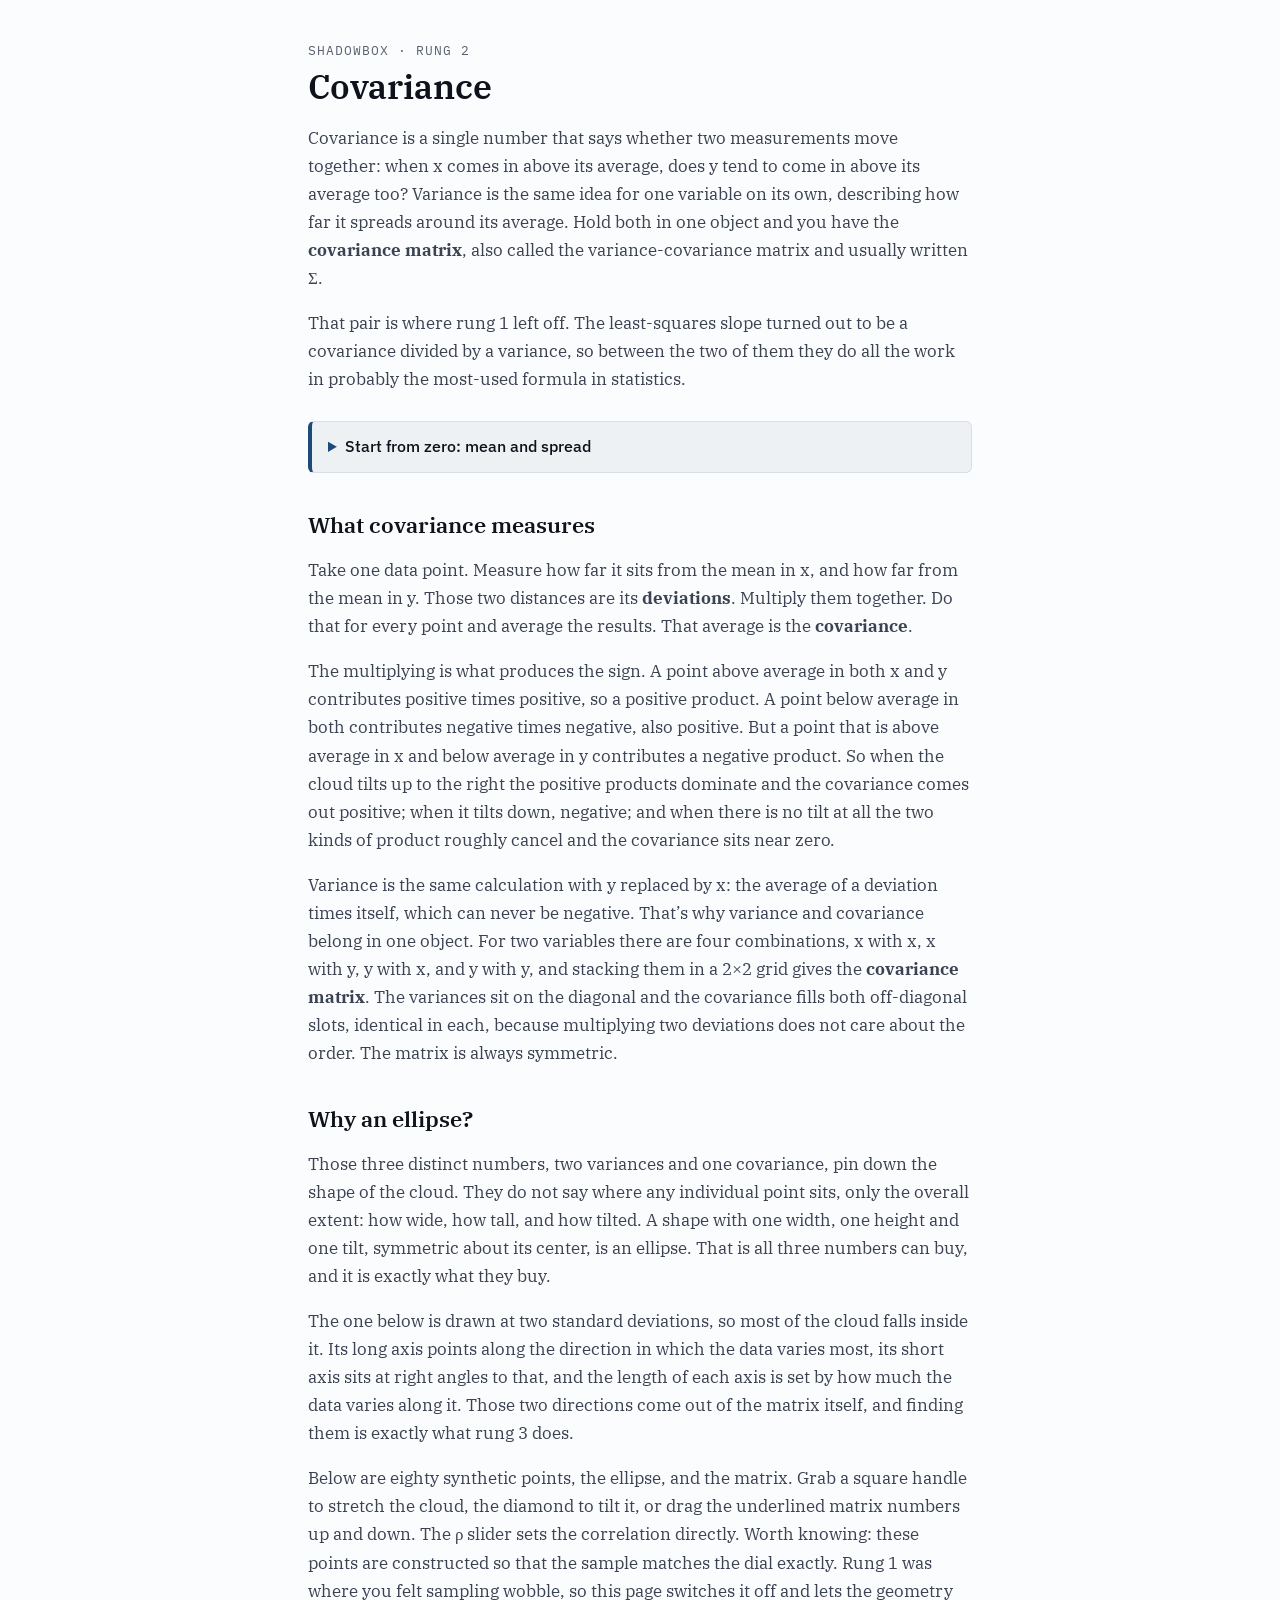
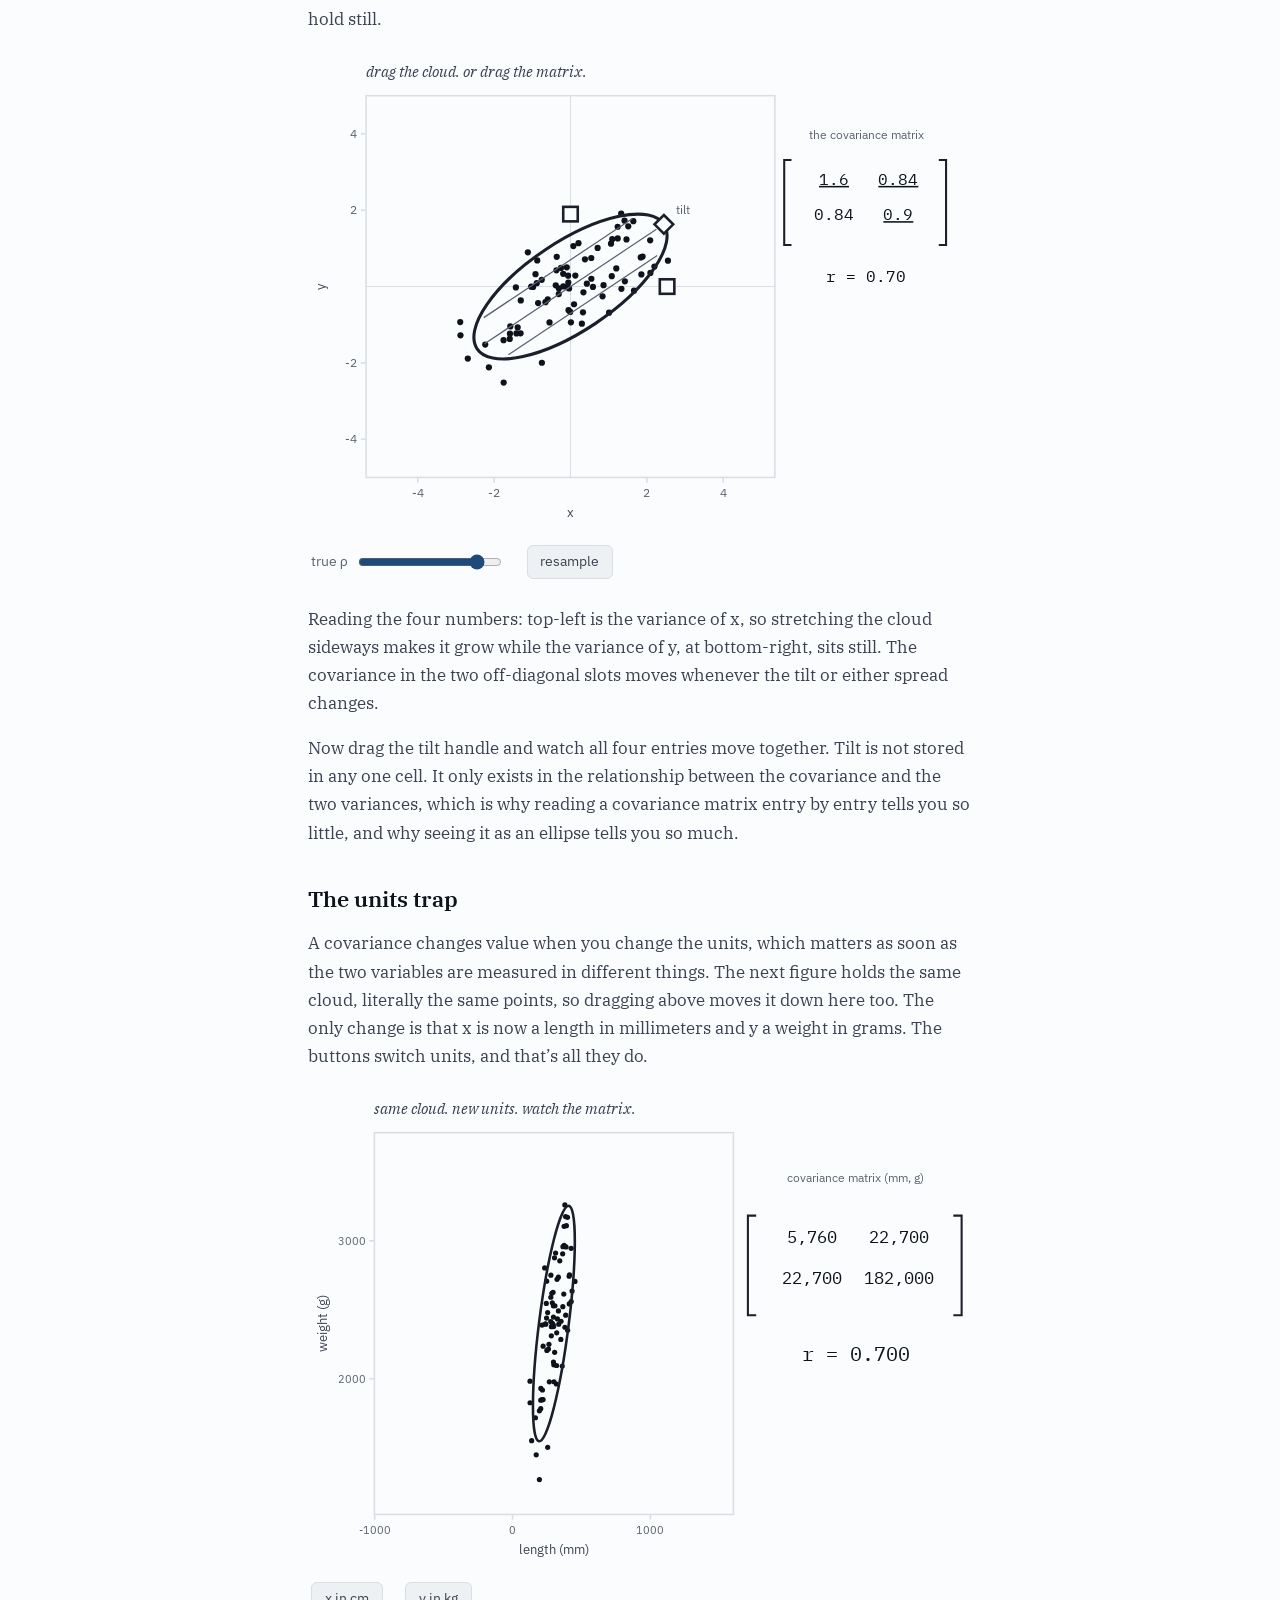
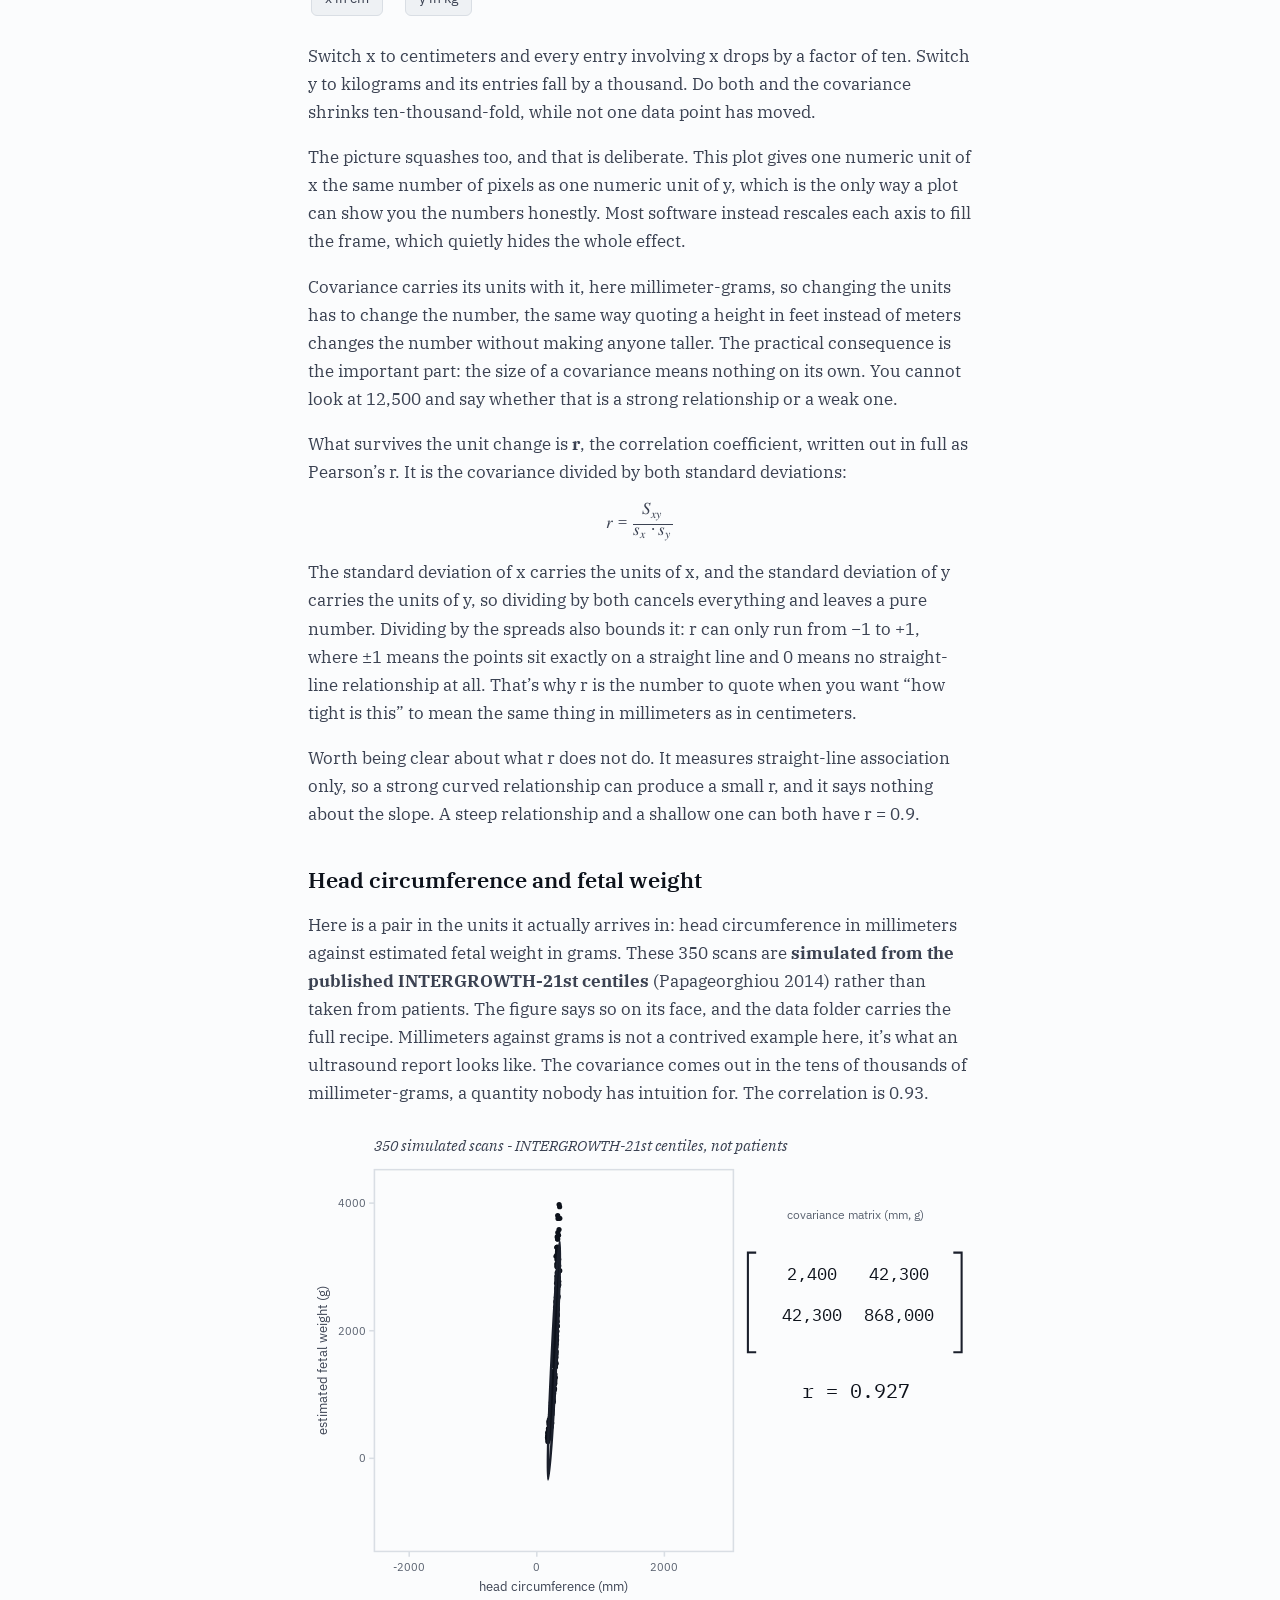
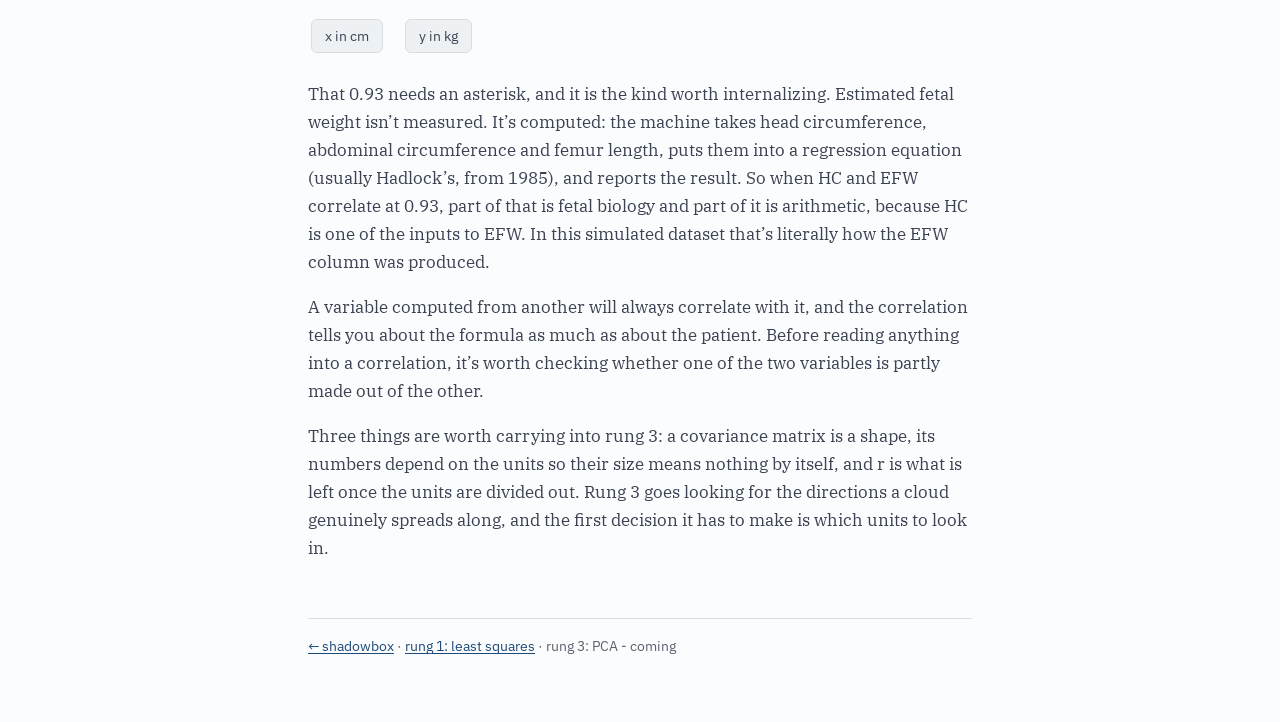
==== commit 66d2207a: "rung 2: run the covariance prose through the nine rules First draft under PROSE-GUIDE.md rather than" ====
--- a/covariance.html
+++ b/covariance.html
@@ -16,16 +16,16 @@
     <p class="kicker">shadowbox · rung 2</p>
     <h1>Covariance</h1>
 
-    <p>Rung 1 ended with the least-squares slope written as a covariance divided
-    by a variance. Those two quantities do all the work in that formula, and both
-    have a geometry that rarely gets shown. This page draws it.</p>
-
-    <p>Variance already describes one variable: how far it spreads around its
-    mean. With two variables you want that, and one thing more. Do they move
-    together? When x comes in above its mean, does y usually come in above its
-    mean too? Covariance is the number that answers that question, and the
-    covariance matrix is the bookkeeping that holds all of it for a pair of
-    variables at once.</p>
+    <p>Covariance is a single number that says whether two measurements move
+    together: when x comes in above its average, does y tend to come in above its
+    average too? Variance is the same idea for one variable on its own, describing
+    how far it spreads around its average. Hold both in one object and you have
+    the <strong>covariance matrix</strong>, also called the variance-covariance
+    matrix and usually written &Sigma;.</p>
+
+    <p>That pair is where rung 1 left off. The least-squares slope turned out to
+    be a covariance divided by a variance, so between the two of them they do all
+    the work in probably the most-used formula in statistics.</p>
 
     <details class="from-zero">
       <summary>Start from zero: mean and spread</summary>
@@ -44,11 +44,11 @@
     <h2>What covariance measures</h2>
 
     <p>Take one data point. Measure how far it sits from the mean in x, and how
-    far from the mean in y. Multiply those two deviations together. Do that for
-    every point and average the results. That average is the
-    <strong>covariance</strong>.</p>
-
-    <p>The multiplying is what makes it work. A point above average in both x and
+    far from the mean in y. Those two distances are its <strong>deviations</strong>.
+    Multiply them together. Do that for every point and average the results. That
+    average is the <strong>covariance</strong>.</p>
+
+    <p>The multiplying is what produces the sign. A point above average in both x and
     y contributes positive times positive, so a positive product. A point below
     average in both contributes negative times negative, also positive. But a
     point that is above average in x and below average in y contributes a negative
@@ -69,9 +69,11 @@
     <h2>Why an ellipse?</h2>
 
     <p>Those three distinct numbers, two variances and one covariance, pin down
-    the shape of the cloud. Not where the individual points are, but its overall
-    extent: how wide, how tall, and how tilted. The natural picture of how far
-    data spreads in every direction at once is an ellipse.</p>
+    the shape of the cloud. They do not say where any individual point sits, only
+    the overall extent: how wide, how tall, and how tilted. A shape with one
+    width, one height and one tilt, symmetric about its center, is an
+    ellipse. That is all three numbers can buy, and it is exactly what they
+    buy.</p>
 
     <p>The one below is drawn at two standard deviations, so most of the cloud
     falls inside it. Its long axis points along the direction in which the data
@@ -82,7 +84,7 @@
     <p>Below are eighty synthetic points, the ellipse, and the matrix. Grab a
     square handle to stretch the cloud, the diamond to tilt it, or drag the
     underlined matrix numbers up and down. The ρ slider sets the correlation
-    directly. One disclosure: these points are constructed so that the sample matches
+    directly. Worth knowing: these points are constructed so that the sample matches
     the dial exactly. Rung 1 was where you felt sampling wobble, so this page
     switches it off and lets the geometry hold still.</p>
 
@@ -224,16 +226,17 @@
     still. The covariance in the two off-diagonal slots moves whenever the tilt
     or either spread changes.</p>
 
-    <p>Now drag the tilt handle and watch all four entries move together. This is
-    the part worth pausing on. Tilt is not stored in any one cell. It only exists
+    <p>Now drag the tilt handle and watch all four entries move together. Tilt is
+    not stored in any one cell. It only exists
     in the relationship between the covariance and the two variances, which is why
     reading a covariance matrix entry by entry tells you so little, and why seeing
     it as an ellipse tells you so much.</p>
 
     <h2>The units trap</h2>
 
-    <p>There is a catch in all of this, and it matters as soon as the two
-    variables are measured in different things. The next figure holds the same
+    <p>A covariance changes value when you change the units, which matters as
+    soon as the two variables are measured in different things. The next figure
+    holds the same
     cloud, literally the same points, so dragging above moves it down here too.
     The only change is that x is now a length in millimeters and y a weight in
     grams. The buttons switch units, and that’s all they do.</p>
@@ -365,15 +368,16 @@
     the only way a plot can show you the numbers honestly. Most software instead
     rescales each axis to fill the frame, which quietly hides the whole effect.</p>
 
-    <p>None of this is a paradox. Covariance carries units, here millimeter-grams,
-    so changing the units has to change the number, the same way quoting a height
+    <p>Covariance carries its units with it, here millimeter-grams, so changing
+    the units has to change the number, the same way quoting a height
     in feet instead of meters changes the number without making anyone taller. The
     practical consequence is the important part: the size of a covariance means
     nothing on its own. You cannot look at 12,500 and say whether that is a strong
     relationship or a weak one.</p>
 
-    <p>What survives the unit change is <strong>r</strong>, the correlation, which
-    is the covariance divided by both standard deviations:</p>
+    <p>What survives the unit change is <strong>r</strong>, the correlation
+    coefficient, written out in full as Pearson&rsquo;s r. It is the covariance
+    divided by both standard deviations:</p>
 
     <p style="text-align:center">
       <math display="block">
@@ -814,9 +818,9 @@
     reading anything into a correlation, it’s worth checking whether one of the
     two variables is partly made out of the other.</p>
 
-    <p>Three things to carry into rung 3. A covariance matrix is a shape. Its
-    numbers depend on the units, so their size means nothing by itself. And r is
-    what is left once the units are divided out. Rung 3 goes looking for the
+    <p>Three things are worth carrying into rung 3: a covariance matrix is a
+    shape, its numbers depend on the units so their size means nothing by itself,
+    and r is what is left once the units are divided out. Rung 3 goes looking for the
     directions a cloud genuinely spreads along, and the first decision it has to
     make is which units to look in.</p>
 
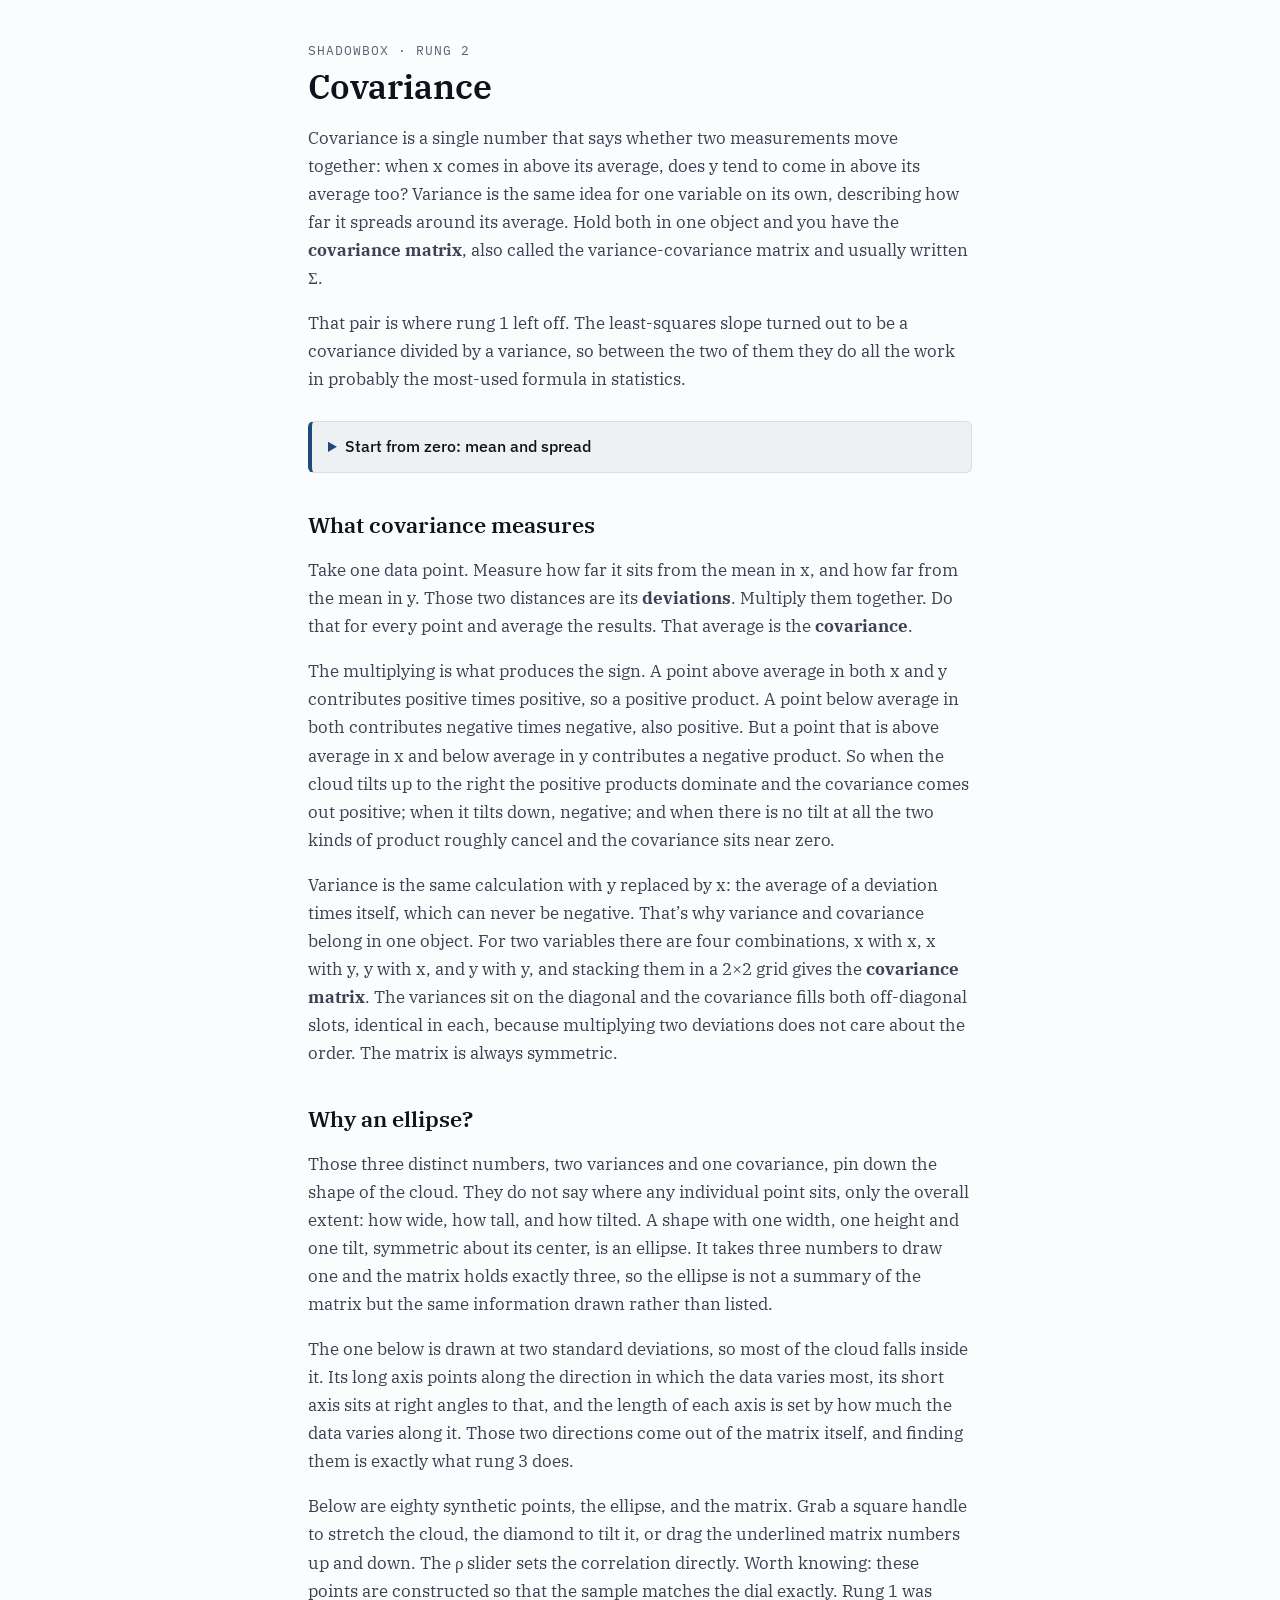
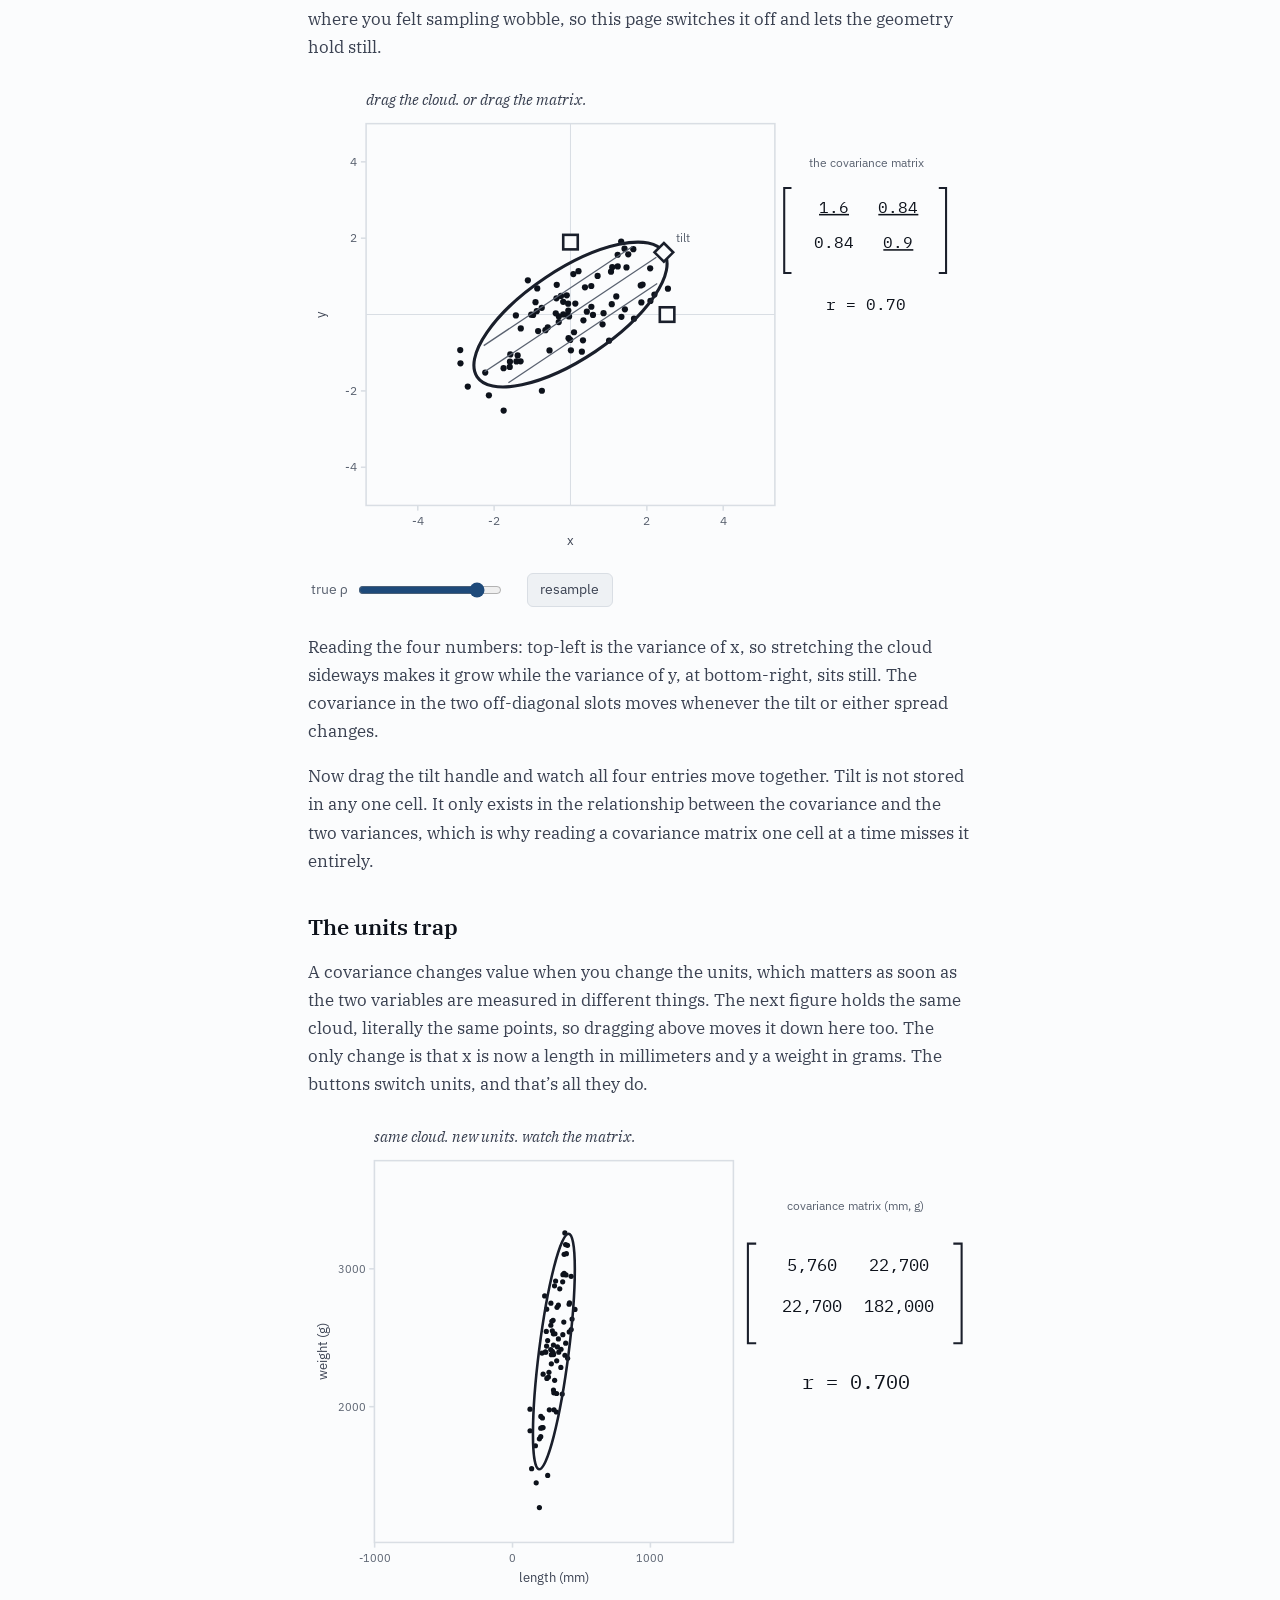
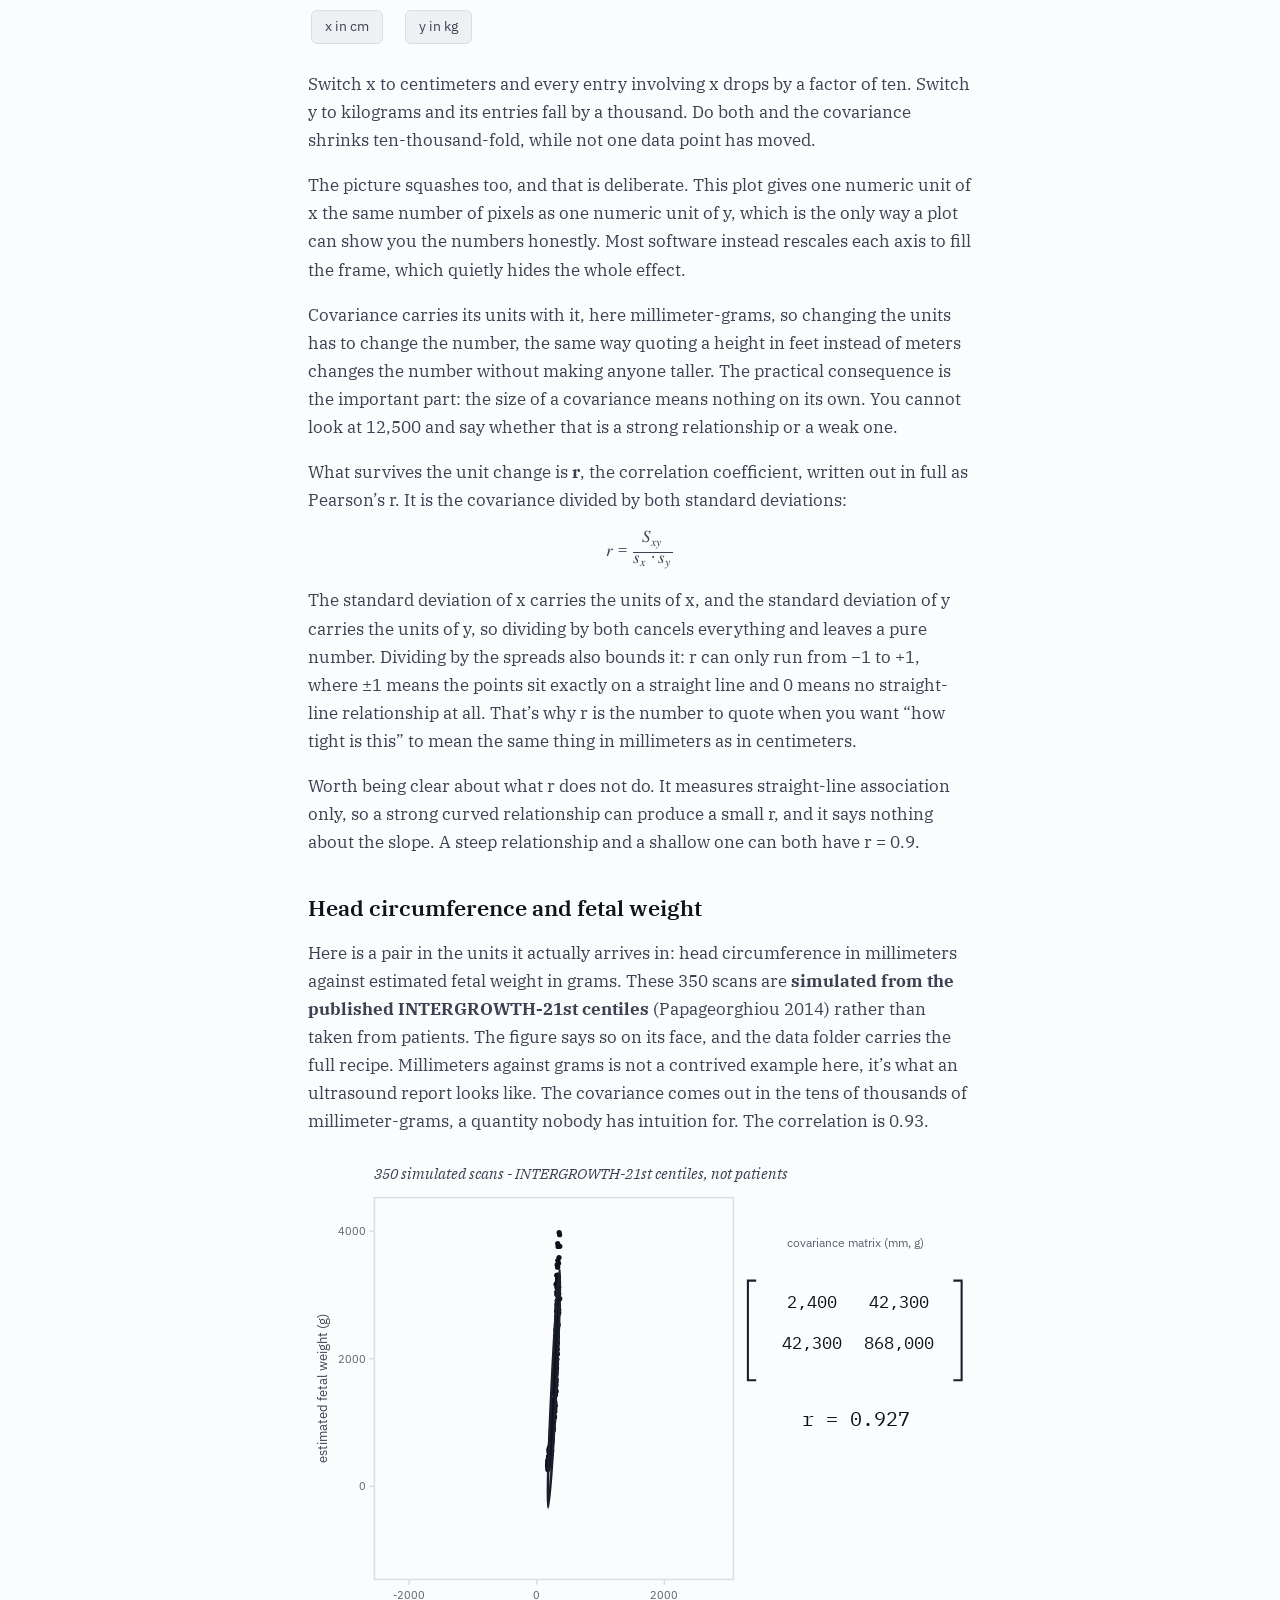
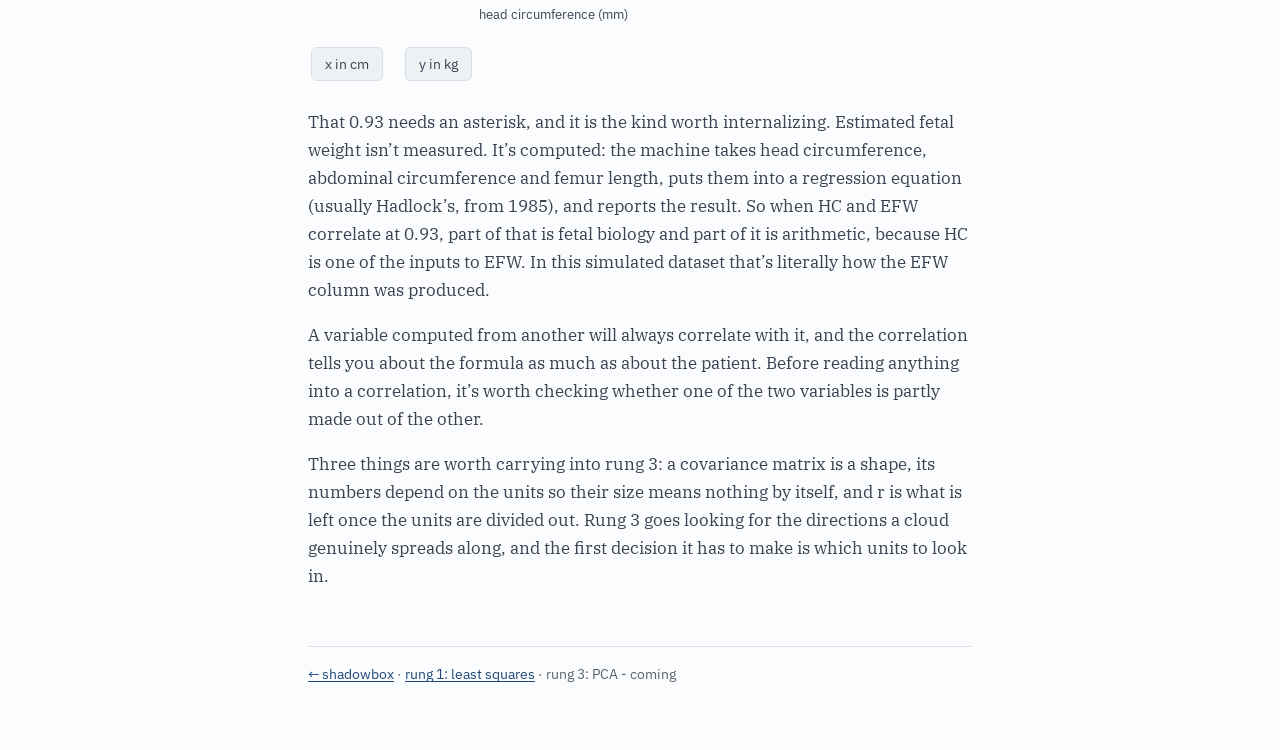
==== commit ac900f01: "rung 2: cut the balanced-pair flourishes Andrew flagged "that is all three numbers can buy, and it i" ====
--- a/covariance.html
+++ b/covariance.html
@@ -71,9 +71,10 @@
     <p>Those three distinct numbers, two variances and one covariance, pin down
     the shape of the cloud. They do not say where any individual point sits, only
     the overall extent: how wide, how tall, and how tilted. A shape with one
-    width, one height and one tilt, symmetric about its center, is an
-    ellipse. That is all three numbers can buy, and it is exactly what they
-    buy.</p>
+    width, one height and one tilt, symmetric about its center, is an ellipse.
+    It takes three numbers to draw one and the matrix holds exactly three, so the
+    ellipse is not a summary of the matrix but the same information drawn rather
+    than listed.</p>
 
     <p>The one below is drawn at two standard deviations, so most of the cloud
     falls inside it. Its long axis points along the direction in which the data
@@ -229,8 +230,7 @@
     <p>Now drag the tilt handle and watch all four entries move together. Tilt is
     not stored in any one cell. It only exists
     in the relationship between the covariance and the two variances, which is why
-    reading a covariance matrix entry by entry tells you so little, and why seeing
-    it as an ellipse tells you so much.</p>
+    reading a covariance matrix one cell at a time misses it entirely.</p>
 
     <h2>The units trap</h2>
 
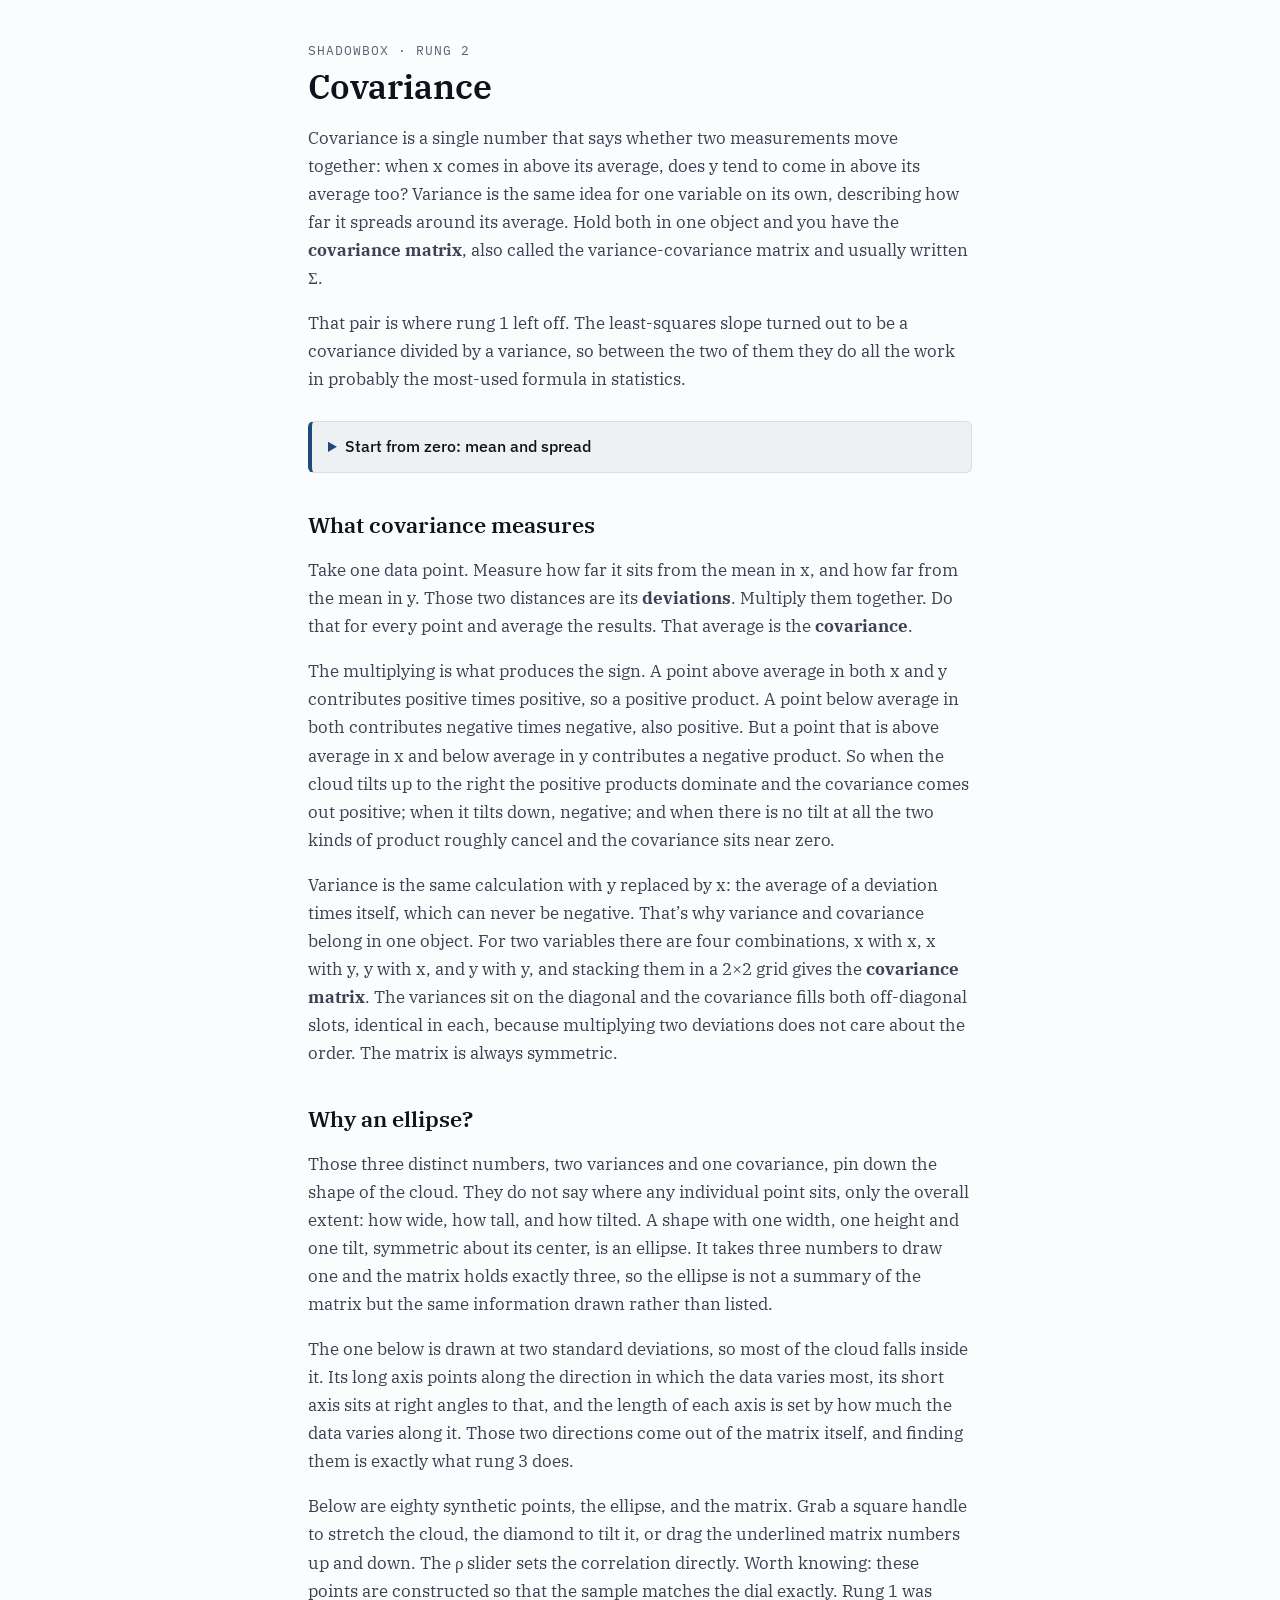
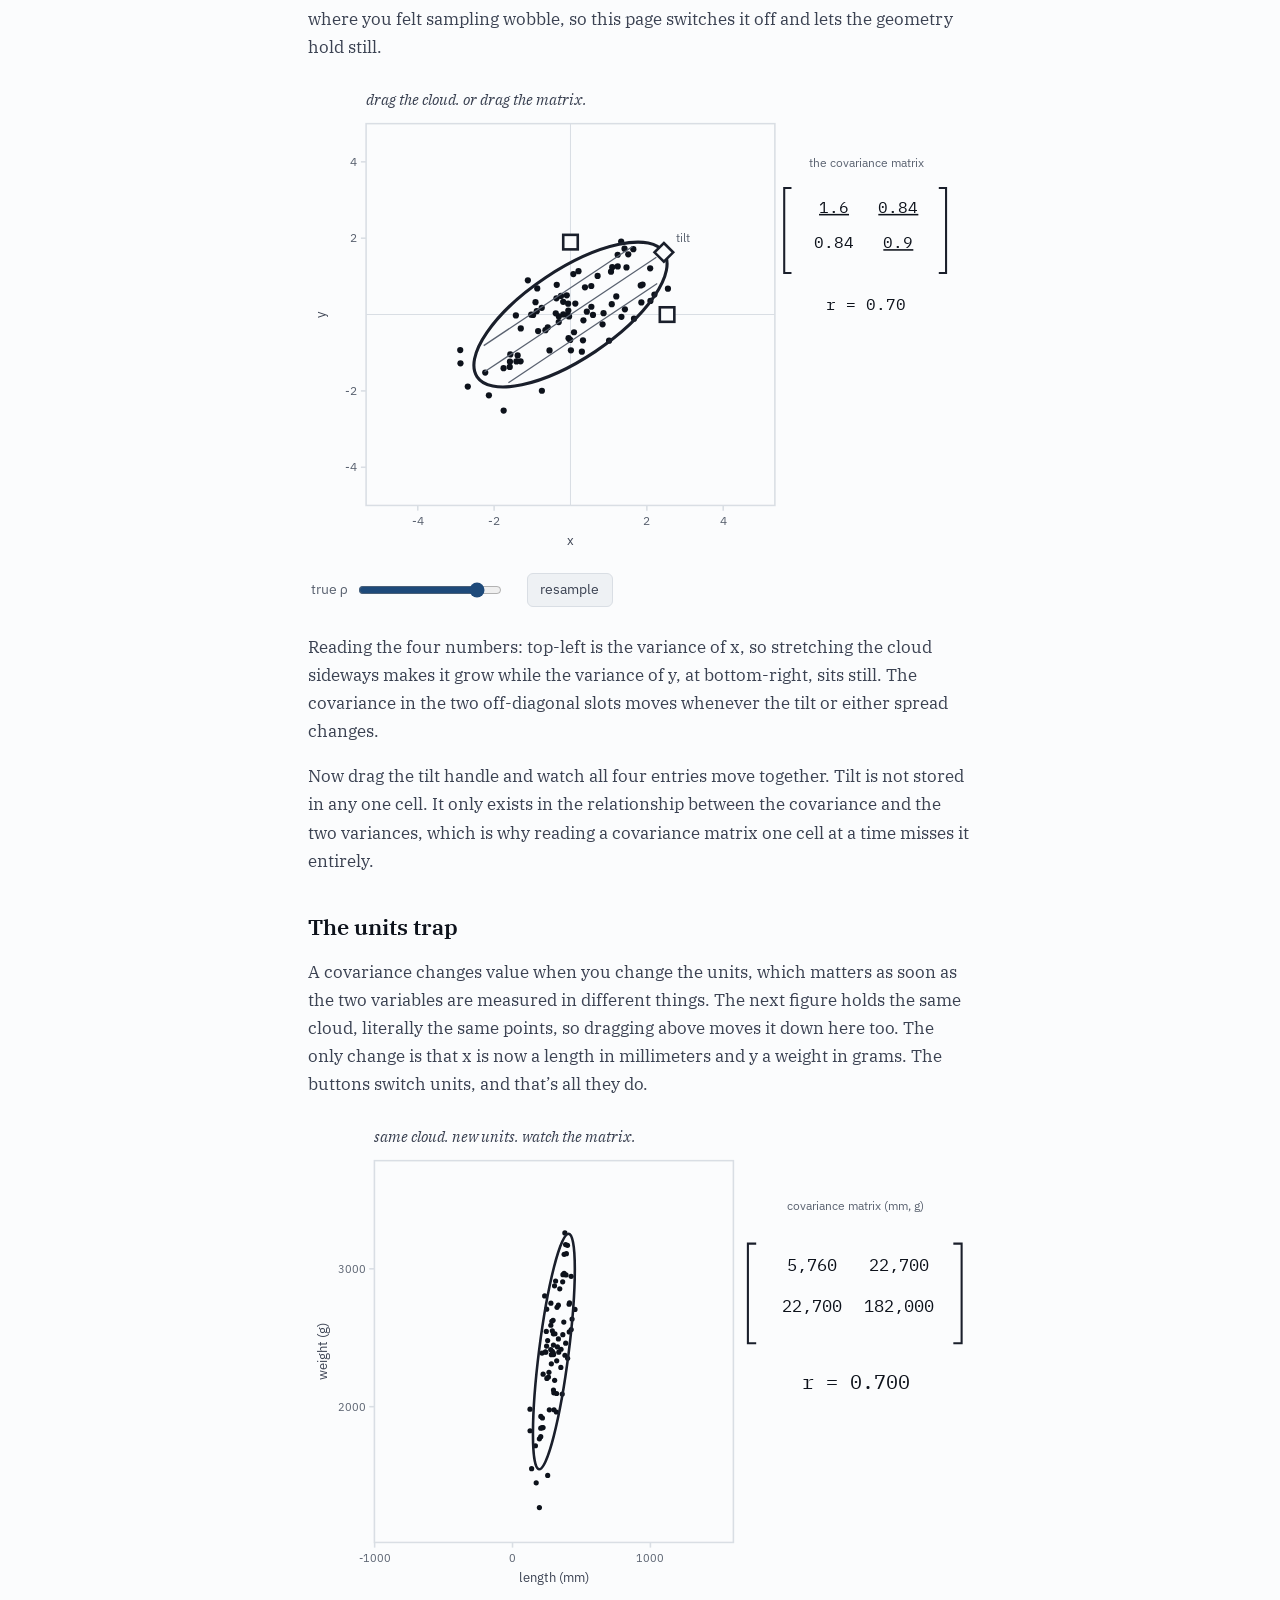
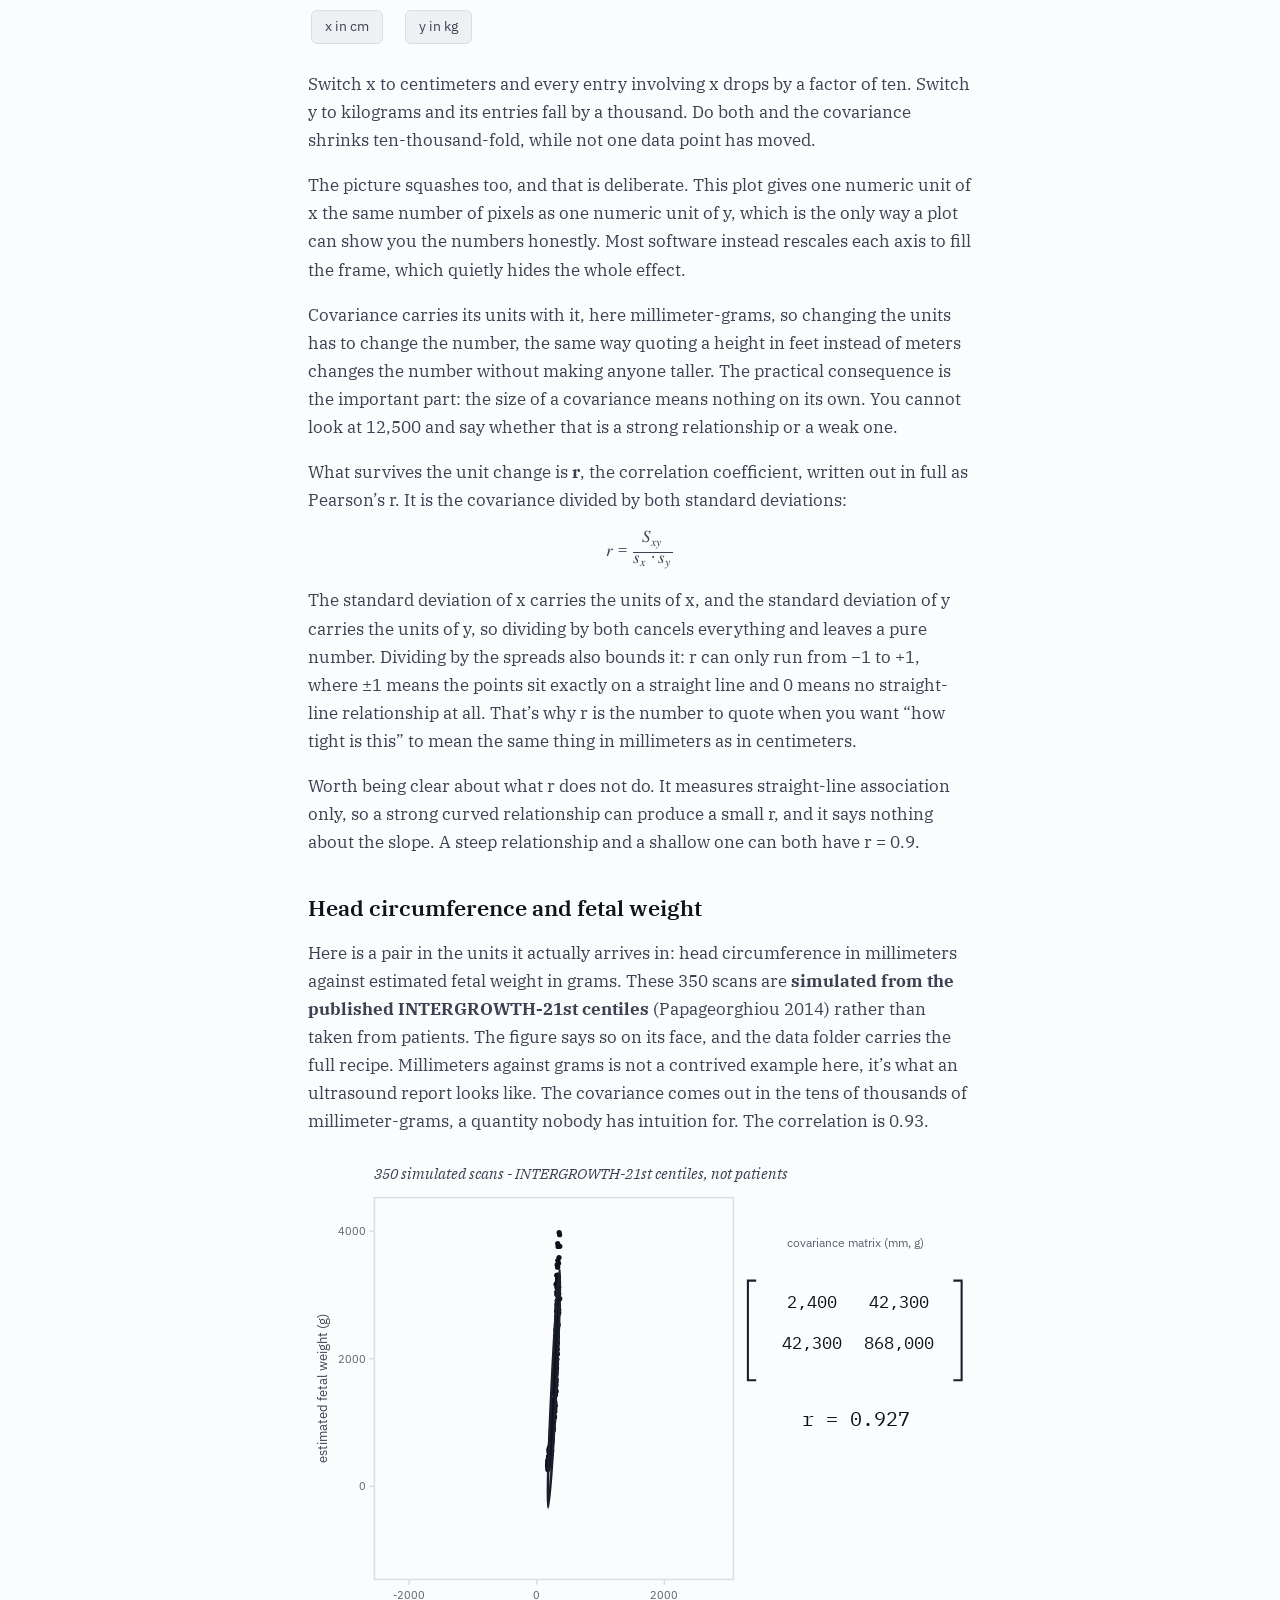
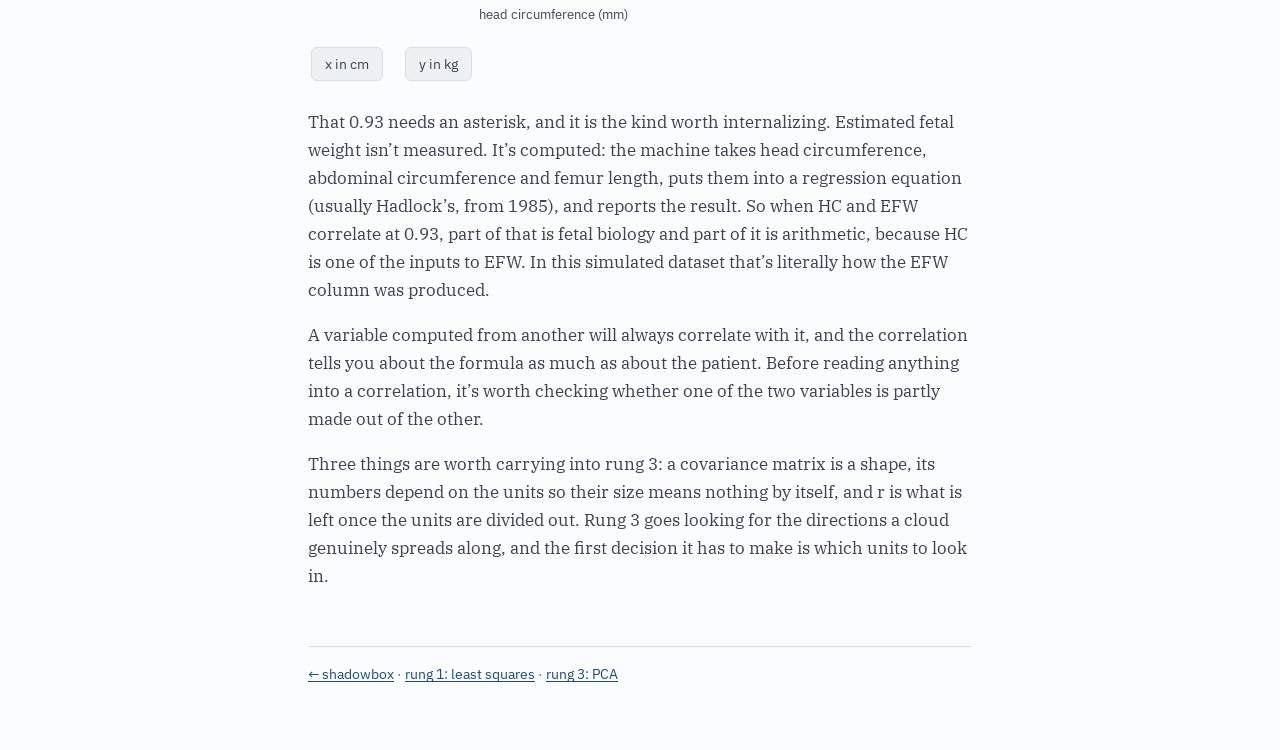
==== commit 357aec49: "rung 3: build pca.html, and correct the PCA claim by measuring it The subagent that built the rung-3" ====
--- a/covariance.html
+++ b/covariance.html
@@ -827,7 +827,7 @@
     <footer>
       <a href="index.html">← shadowbox</a> ·
       <a href="least-squares.html">rung 1: least squares</a> ·
-      rung 3: PCA - coming
+      <a href="pca.html">rung 3: PCA</a>
     </footer>
   </main>
 
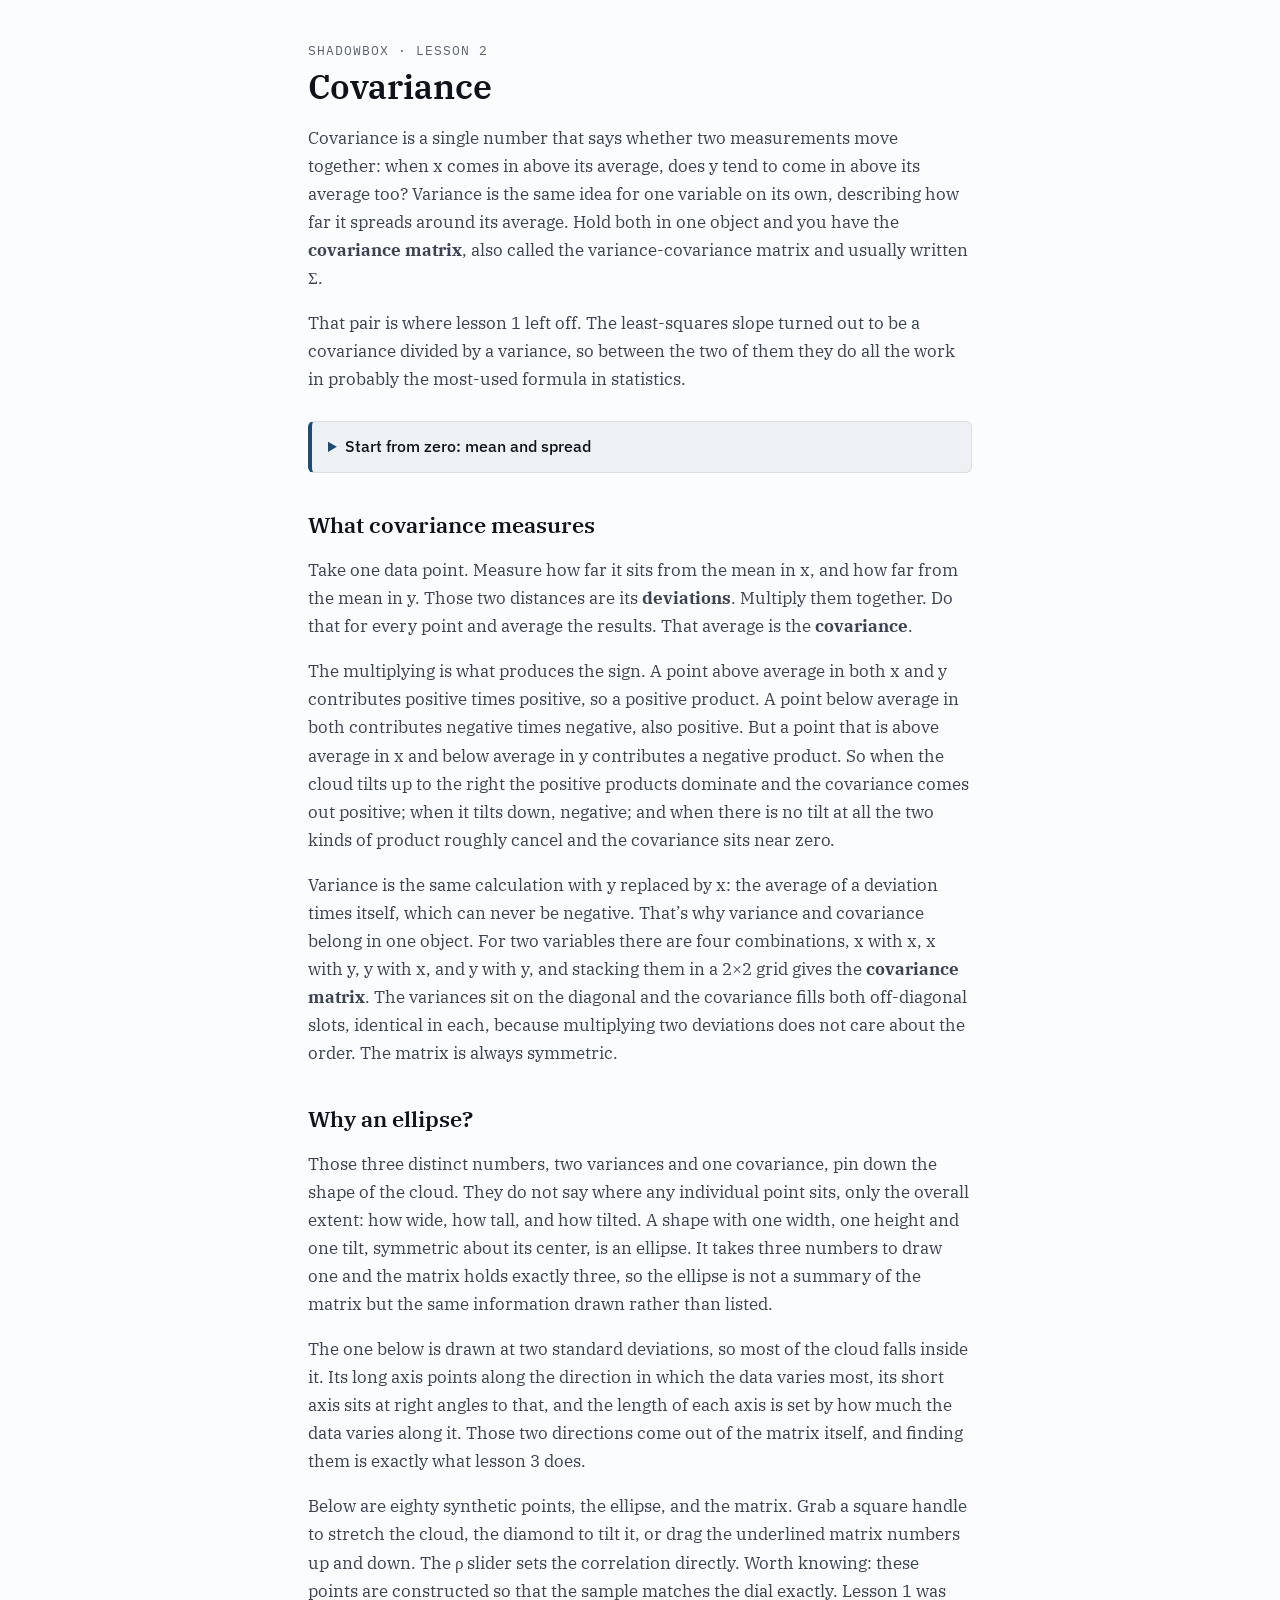
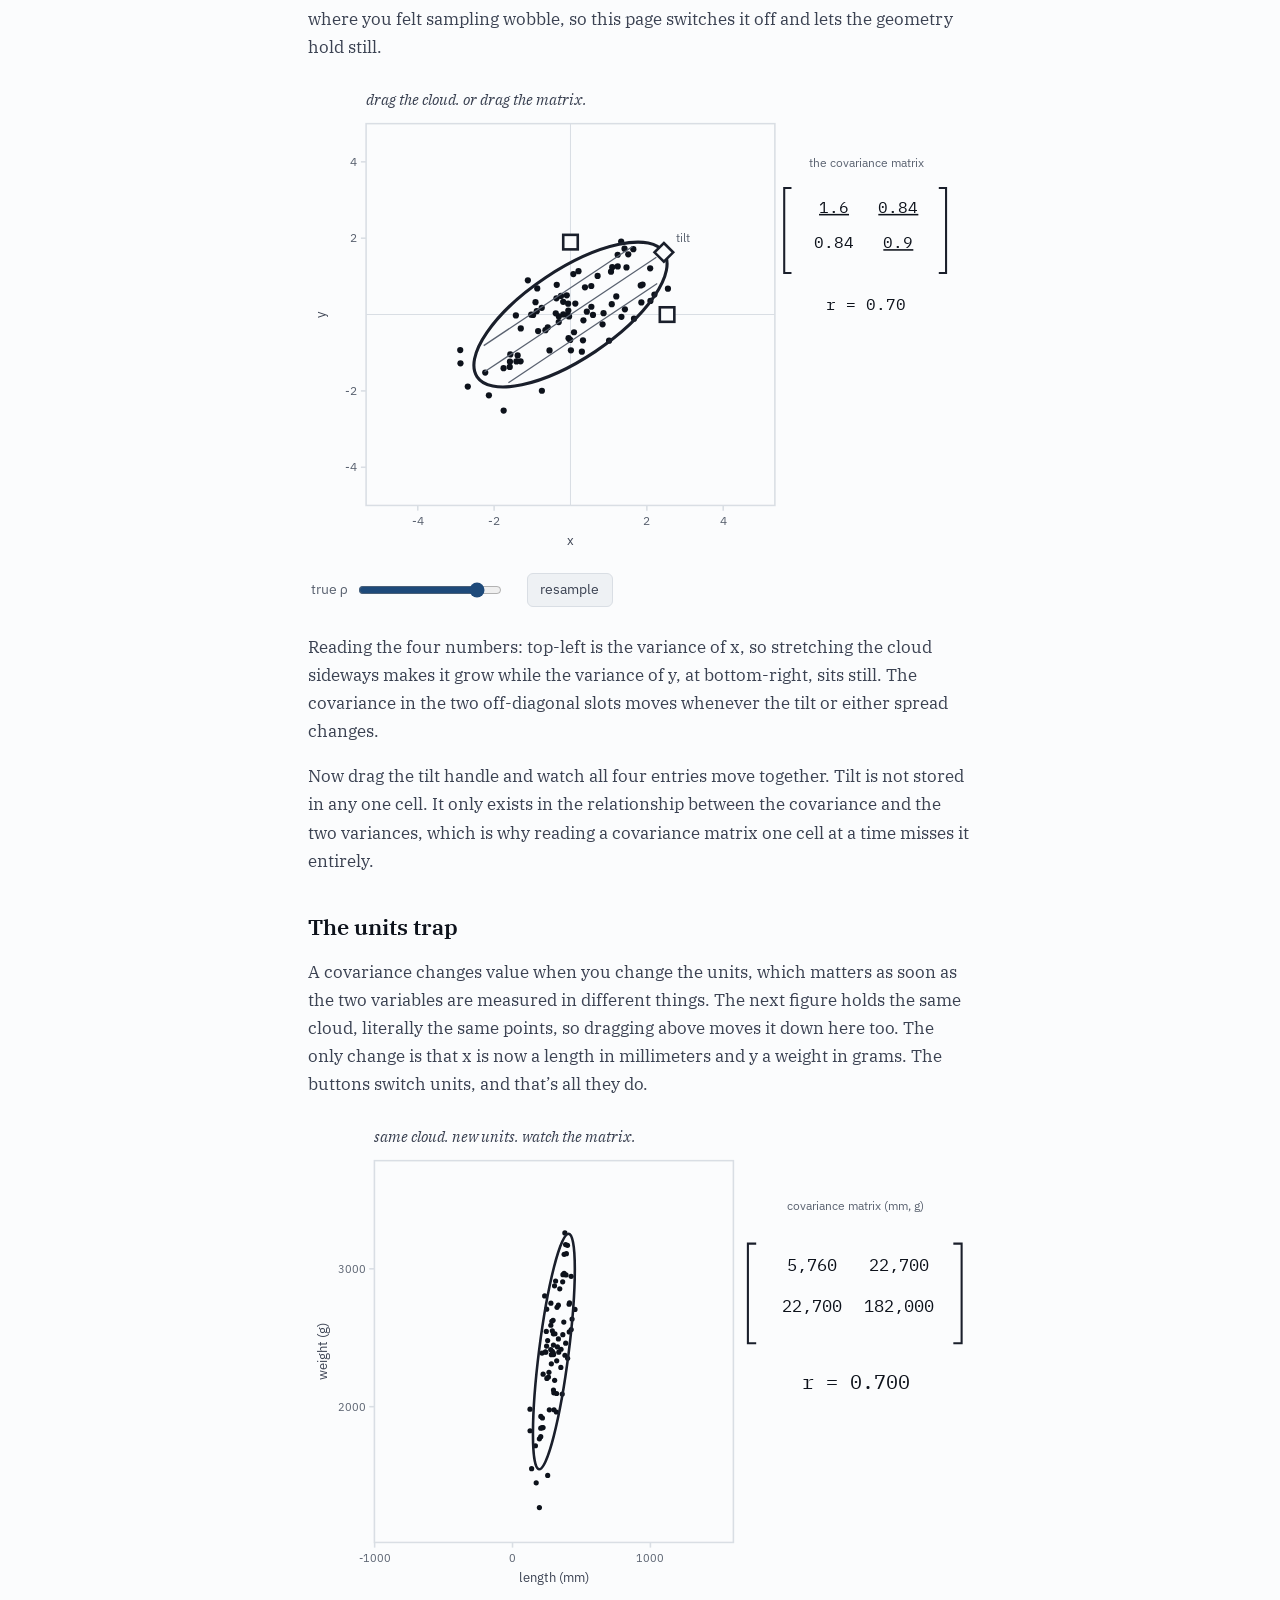
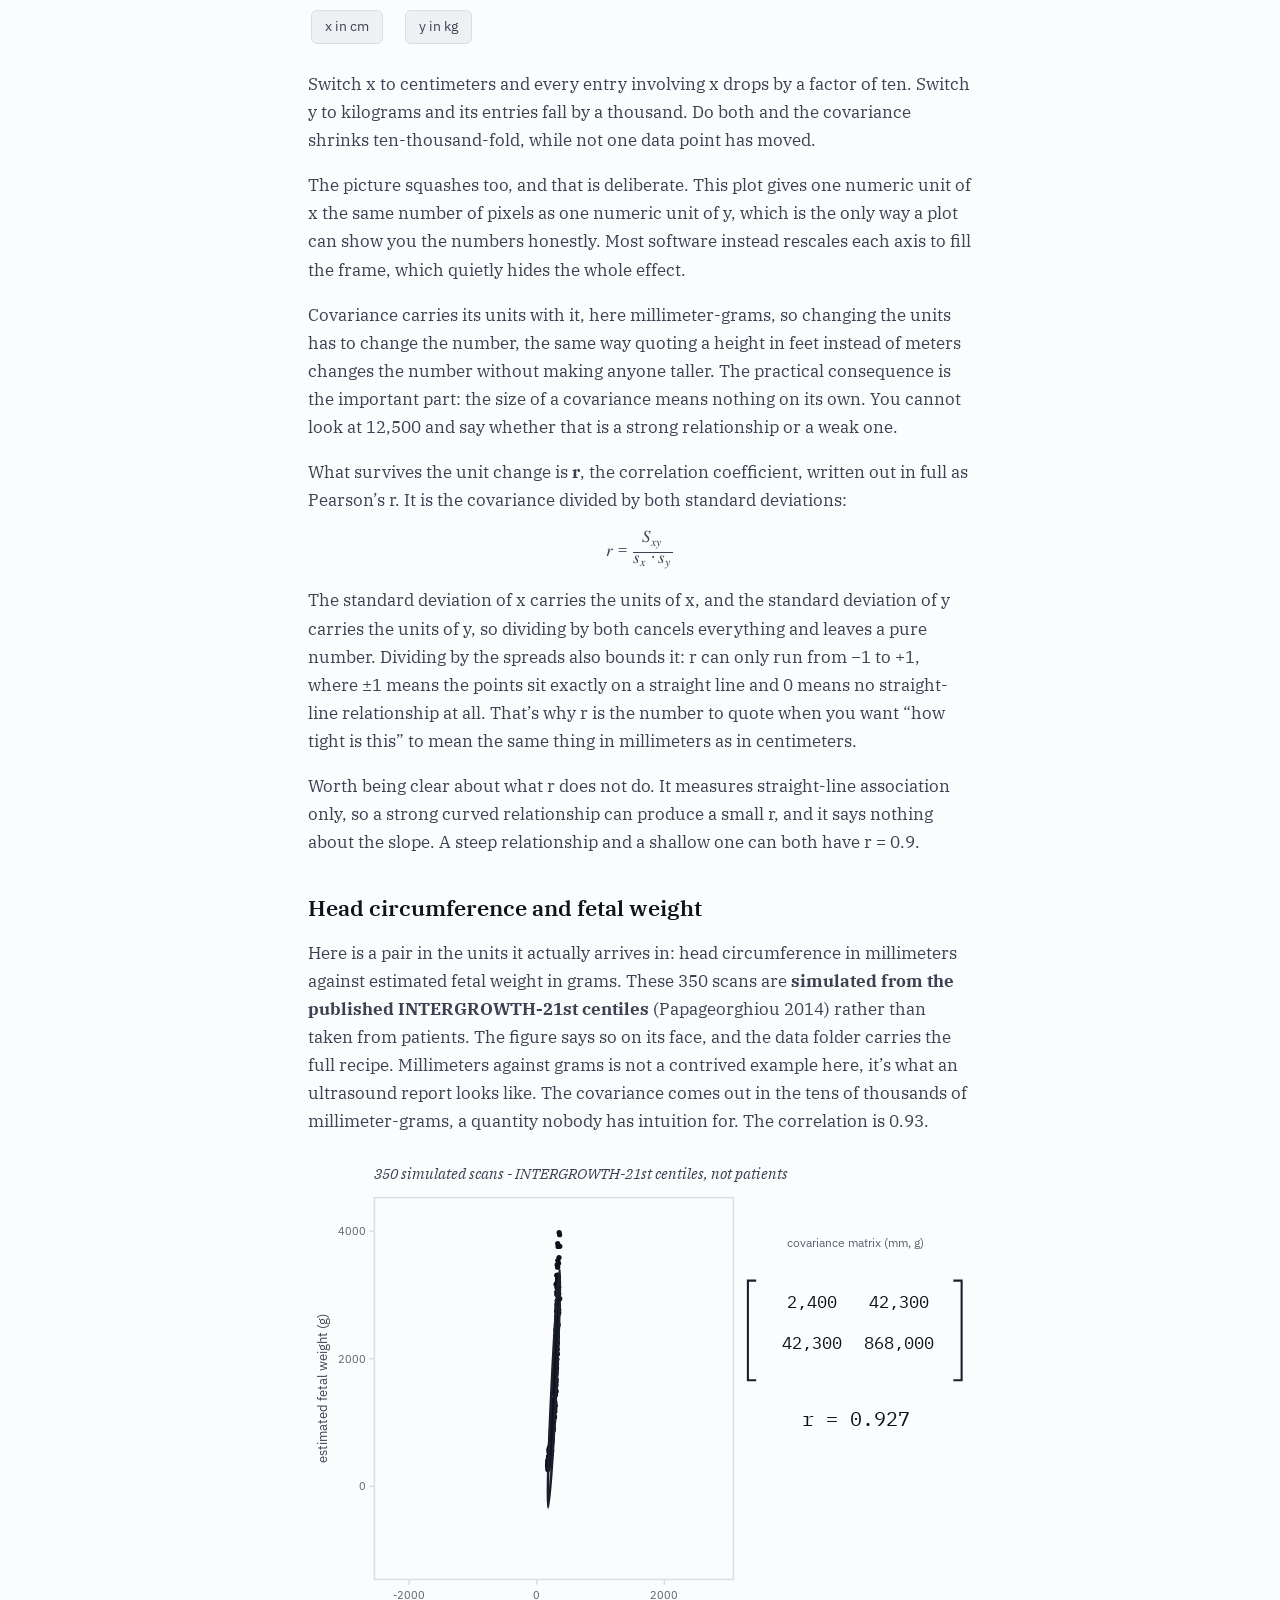
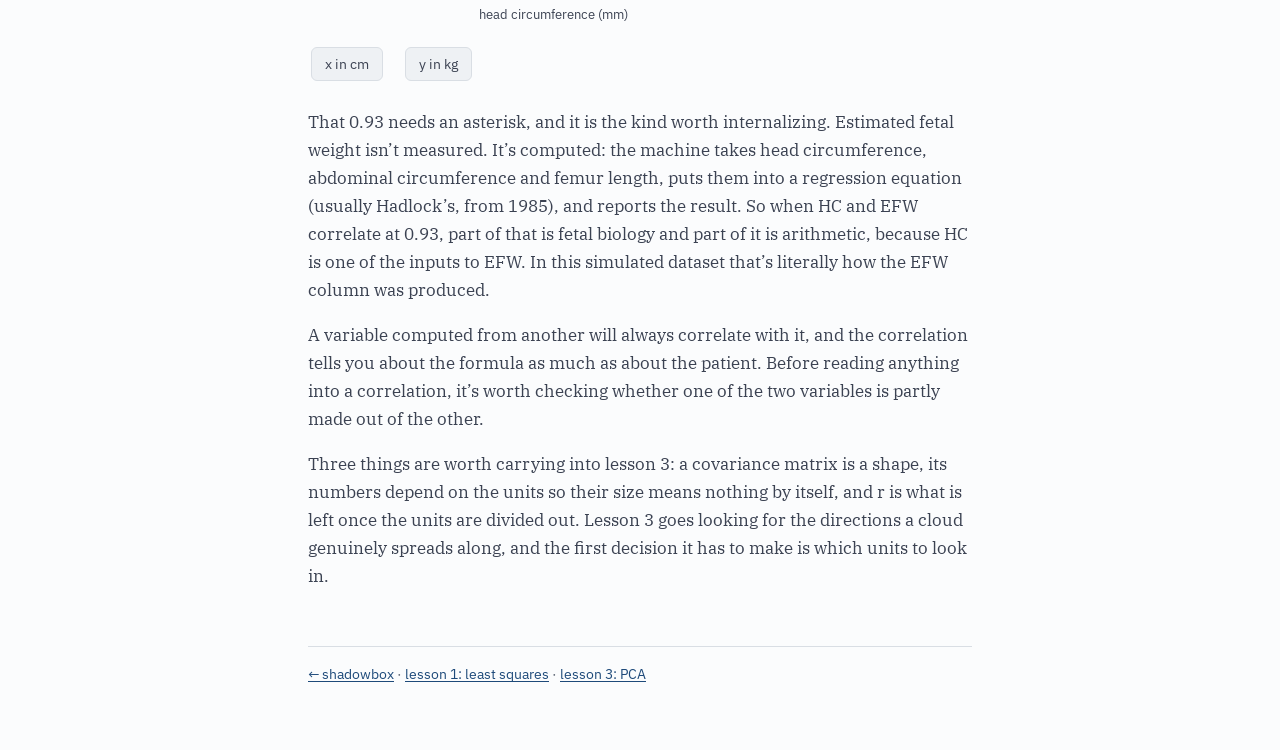
==== commit 7c53f7bd: "rewrite lesson 3 from a checked outline; rename rung to lesson everywhere Andrew scored the outline " ====
--- a/covariance.html
+++ b/covariance.html
@@ -13,7 +13,7 @@
 </head>
 <body>
   <main class="essay">
-    <p class="kicker">shadowbox · rung 2</p>
+    <p class="kicker">shadowbox · lesson 2</p>
     <h1>Covariance</h1>
 
     <p>Covariance is a single number that says whether two measurements move
@@ -23,7 +23,7 @@
     the <strong>covariance matrix</strong>, also called the variance-covariance
     matrix and usually written &Sigma;.</p>
 
-    <p>That pair is where rung 1 left off. The least-squares slope turned out to
+    <p>That pair is where lesson 1 left off. The least-squares slope turned out to
     be a covariance divided by a variance, so between the two of them they do all
     the work in probably the most-used formula in statistics.</p>
 
@@ -35,7 +35,7 @@
       <p>A <strong>deviation</strong> is how far one measurement sits from the
       mean, and it can be positive or negative. <strong>Variance</strong> is the
       average of those deviations squared, so it comes out in squared units and is
-      always positive. Squaring is here for the same reason it was in rung 1: the
+      always positive. Squaring is here for the same reason it was in lesson 1: the
       signs have to go before you can average. The square root of the variance is
       the <strong>standard deviation</strong>, which is back in ordinary units and
       reads as a typical distance from the middle.</p>
@@ -80,13 +80,13 @@
     falls inside it. Its long axis points along the direction in which the data
     varies most, its short axis sits at right angles to that, and the length of
     each axis is set by how much the data varies along it. Those two directions
-    come out of the matrix itself, and finding them is exactly what rung 3 does.</p>
+    come out of the matrix itself, and finding them is exactly what lesson 3 does.</p>
 
     <p>Below are eighty synthetic points, the ellipse, and the matrix. Grab a
     square handle to stretch the cloud, the diamond to tilt it, or drag the
     underlined matrix numbers up and down. The ρ slider sets the correlation
     directly. Worth knowing: these points are constructed so that the sample matches
-    the dial exactly. Rung 1 was where you felt sampling wobble, so this page
+    the dial exactly. Lesson 1 was where you felt sampling wobble, so this page
     switches it off and lets the geometry hold still.</p>
 
     <div class="instrument-mount" id="ce-syn">
@@ -818,16 +818,16 @@
     reading anything into a correlation, it’s worth checking whether one of the
     two variables is partly made out of the other.</p>
 
-    <p>Three things are worth carrying into rung 3: a covariance matrix is a
+    <p>Three things are worth carrying into lesson 3: a covariance matrix is a
     shape, its numbers depend on the units so their size means nothing by itself,
-    and r is what is left once the units are divided out. Rung 3 goes looking for the
+    and r is what is left once the units are divided out. Lesson 3 goes looking for the
     directions a cloud genuinely spreads along, and the first decision it has to
     make is which units to look in.</p>
 
     <footer>
       <a href="index.html">← shadowbox</a> ·
-      <a href="least-squares.html">rung 1: least squares</a> ·
-      <a href="pca.html">rung 3: PCA</a>
+      <a href="least-squares.html">lesson 1: least squares</a> ·
+      <a href="pca.html">lesson 3: PCA</a>
     </footer>
   </main>
 
--- a/css/shadowbox.css
+++ b/css/shadowbox.css
@@ -1,4 +1,4 @@
-/* shadowbox — tokens copied from andrewrausch.com (never runtime-linked), own chrome.
+/* shadowbox - tokens copied from andrewrausch.com (never runtime-linked), own chrome.
    Colorblind rules are structural: no meaning on hue alone; dots = magnitude,
    stripe orientation = direction, heavy outline = structure. */
 
@@ -144,10 +144,10 @@
 
 /* ---- footer nav ---- */
 
-.rungs { list-style: none; padding: 0; }
-.rungs li { margin: 0.6rem 0; }
-.rungs .coming { color: var(--text-light); }
-.rungs .coming::after { content: " · coming"; font-family: var(--font-mono); font-size: 0.8em; }
+.lessons { list-style: none; padding: 0; }
+.lessons li { margin: 0.6rem 0; }
+.lessons .coming { color: var(--text-light); }
+.lessons .coming::after { content: " · coming"; font-family: var(--font-mono); font-size: 0.8em; }
 
 footer {
   margin-top: 3.5rem;
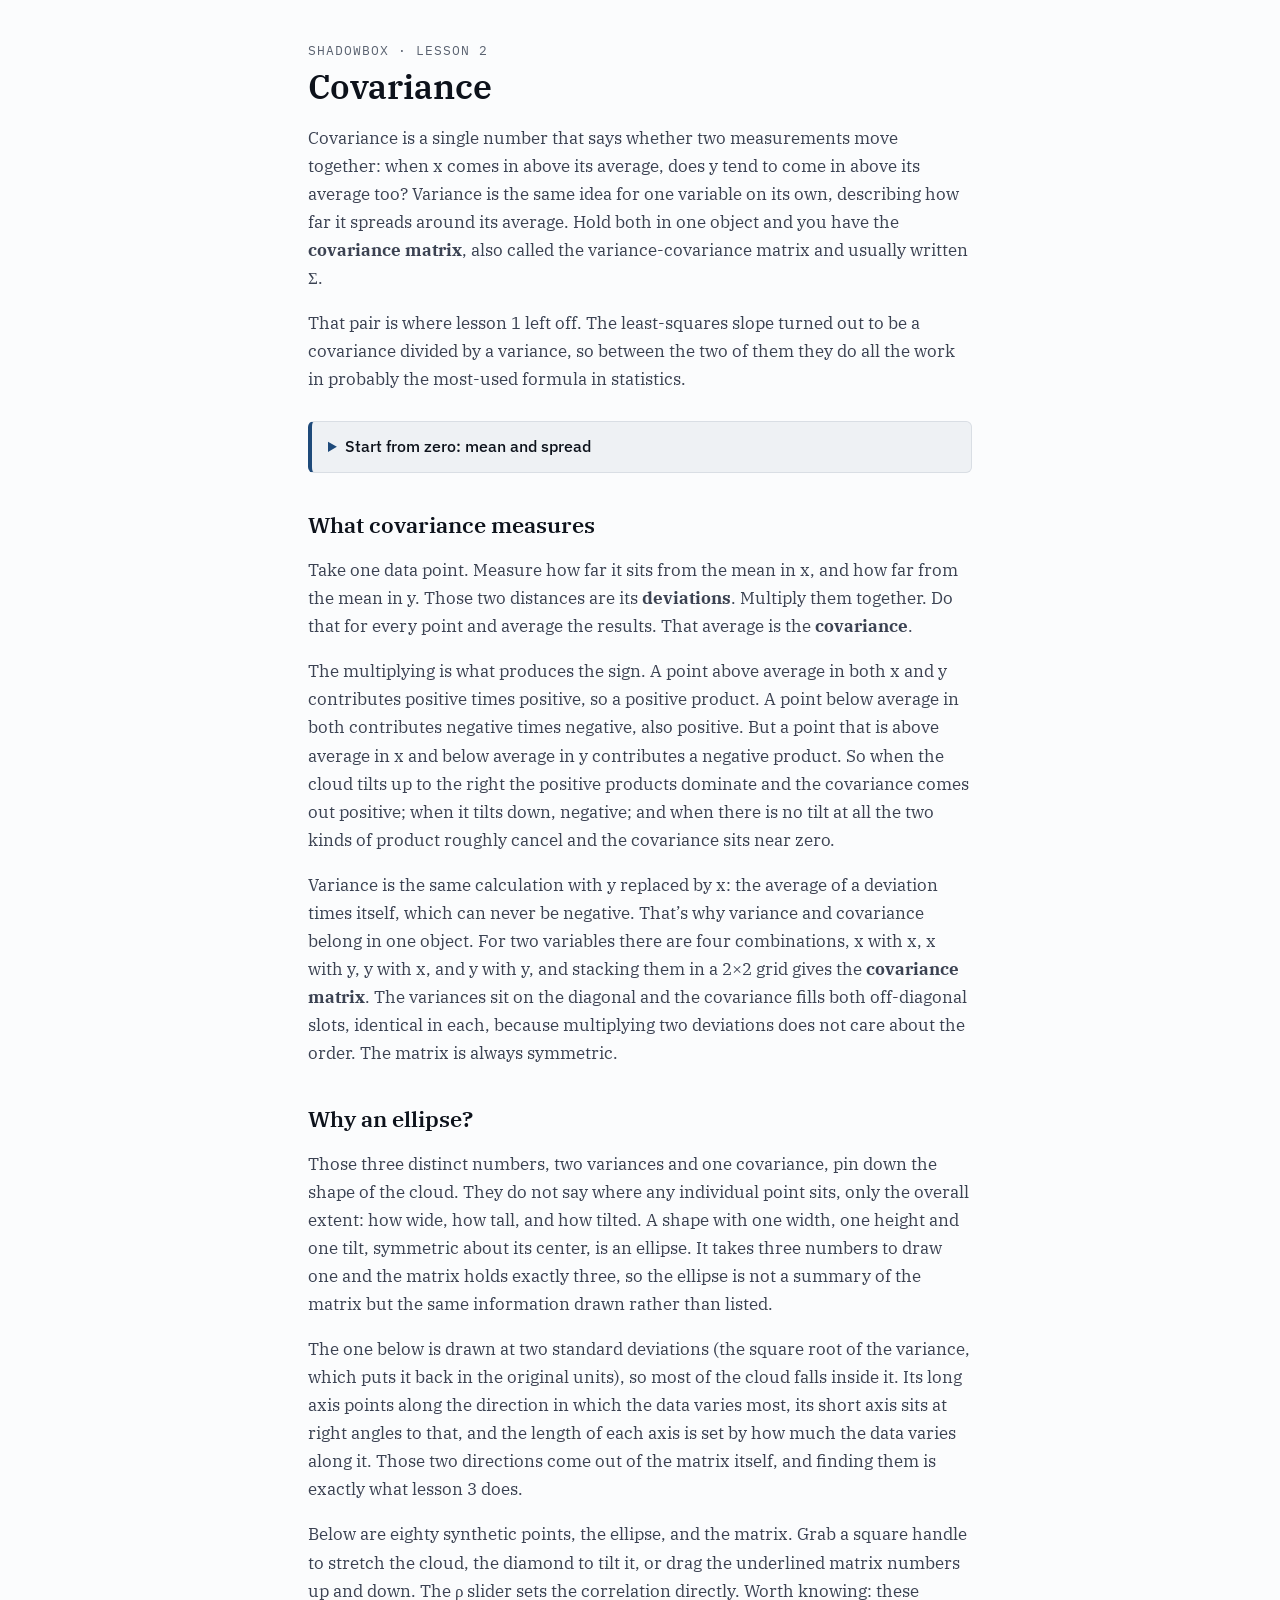
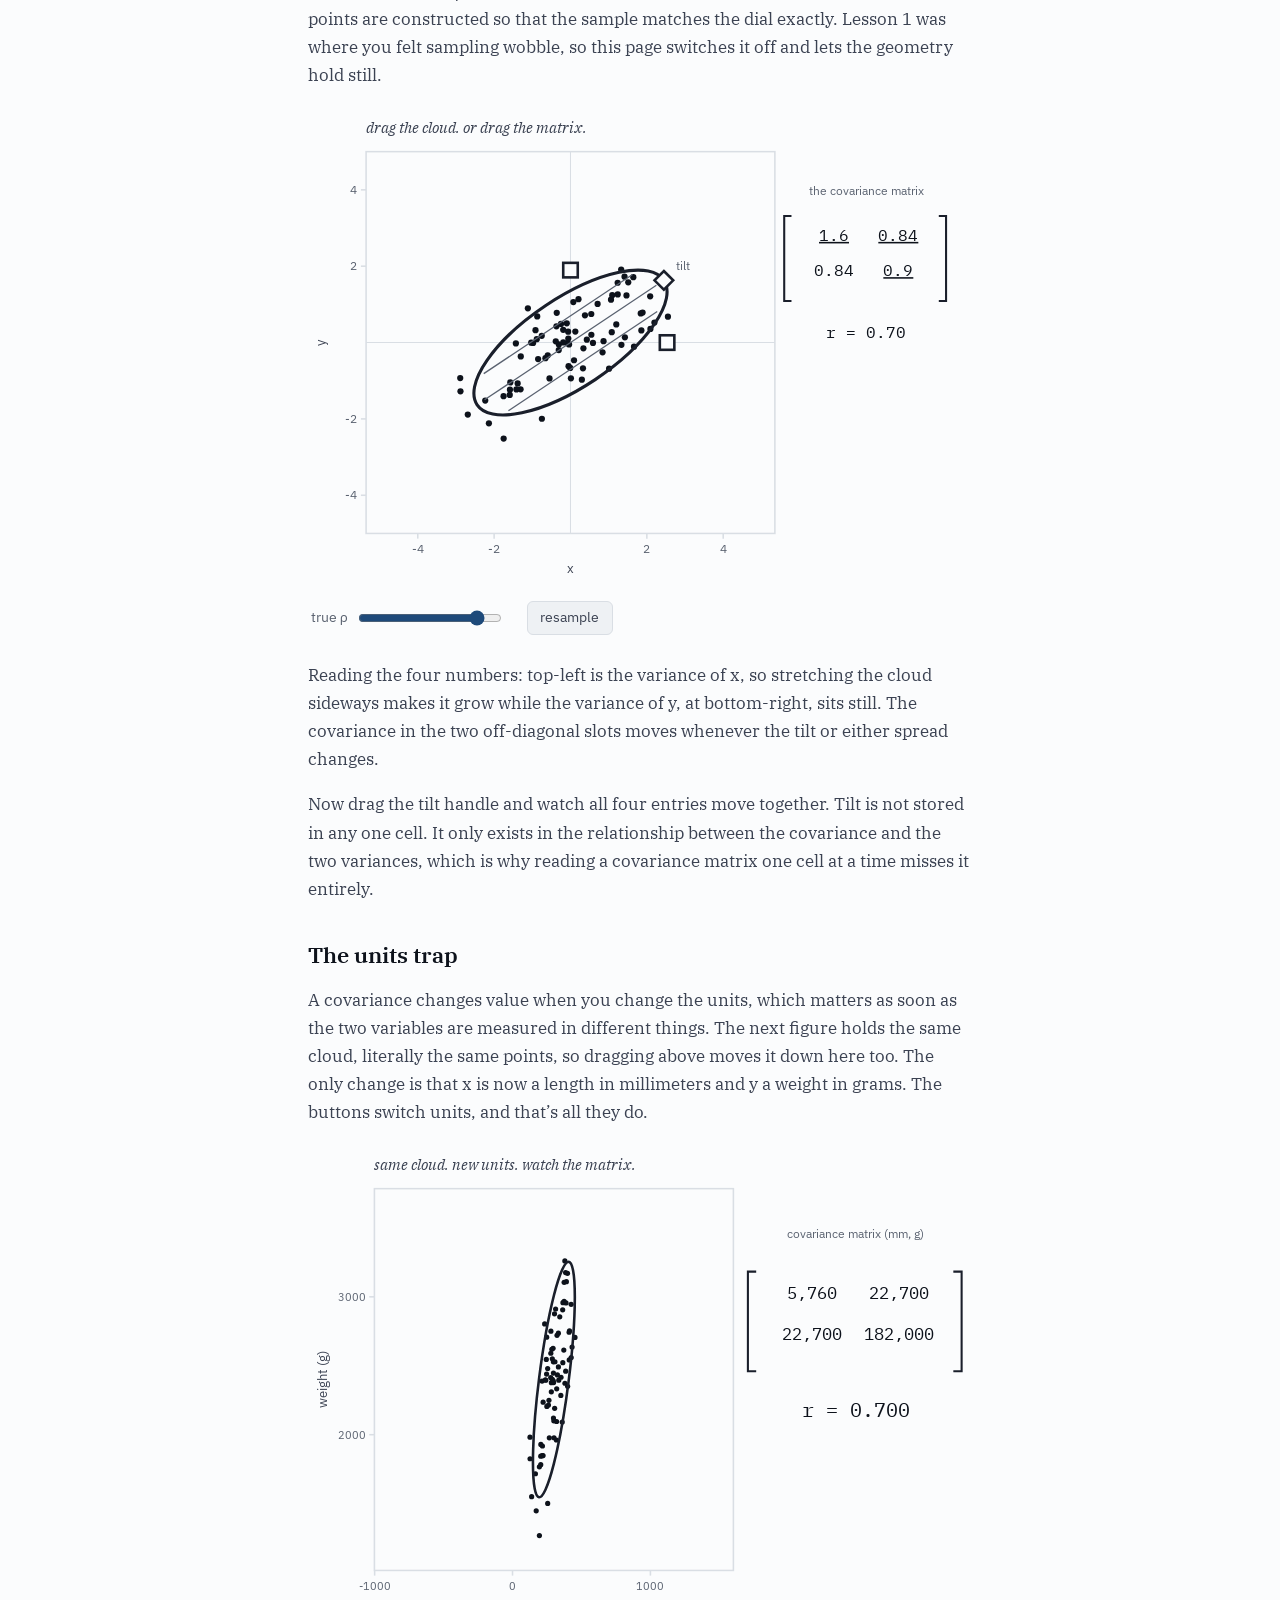
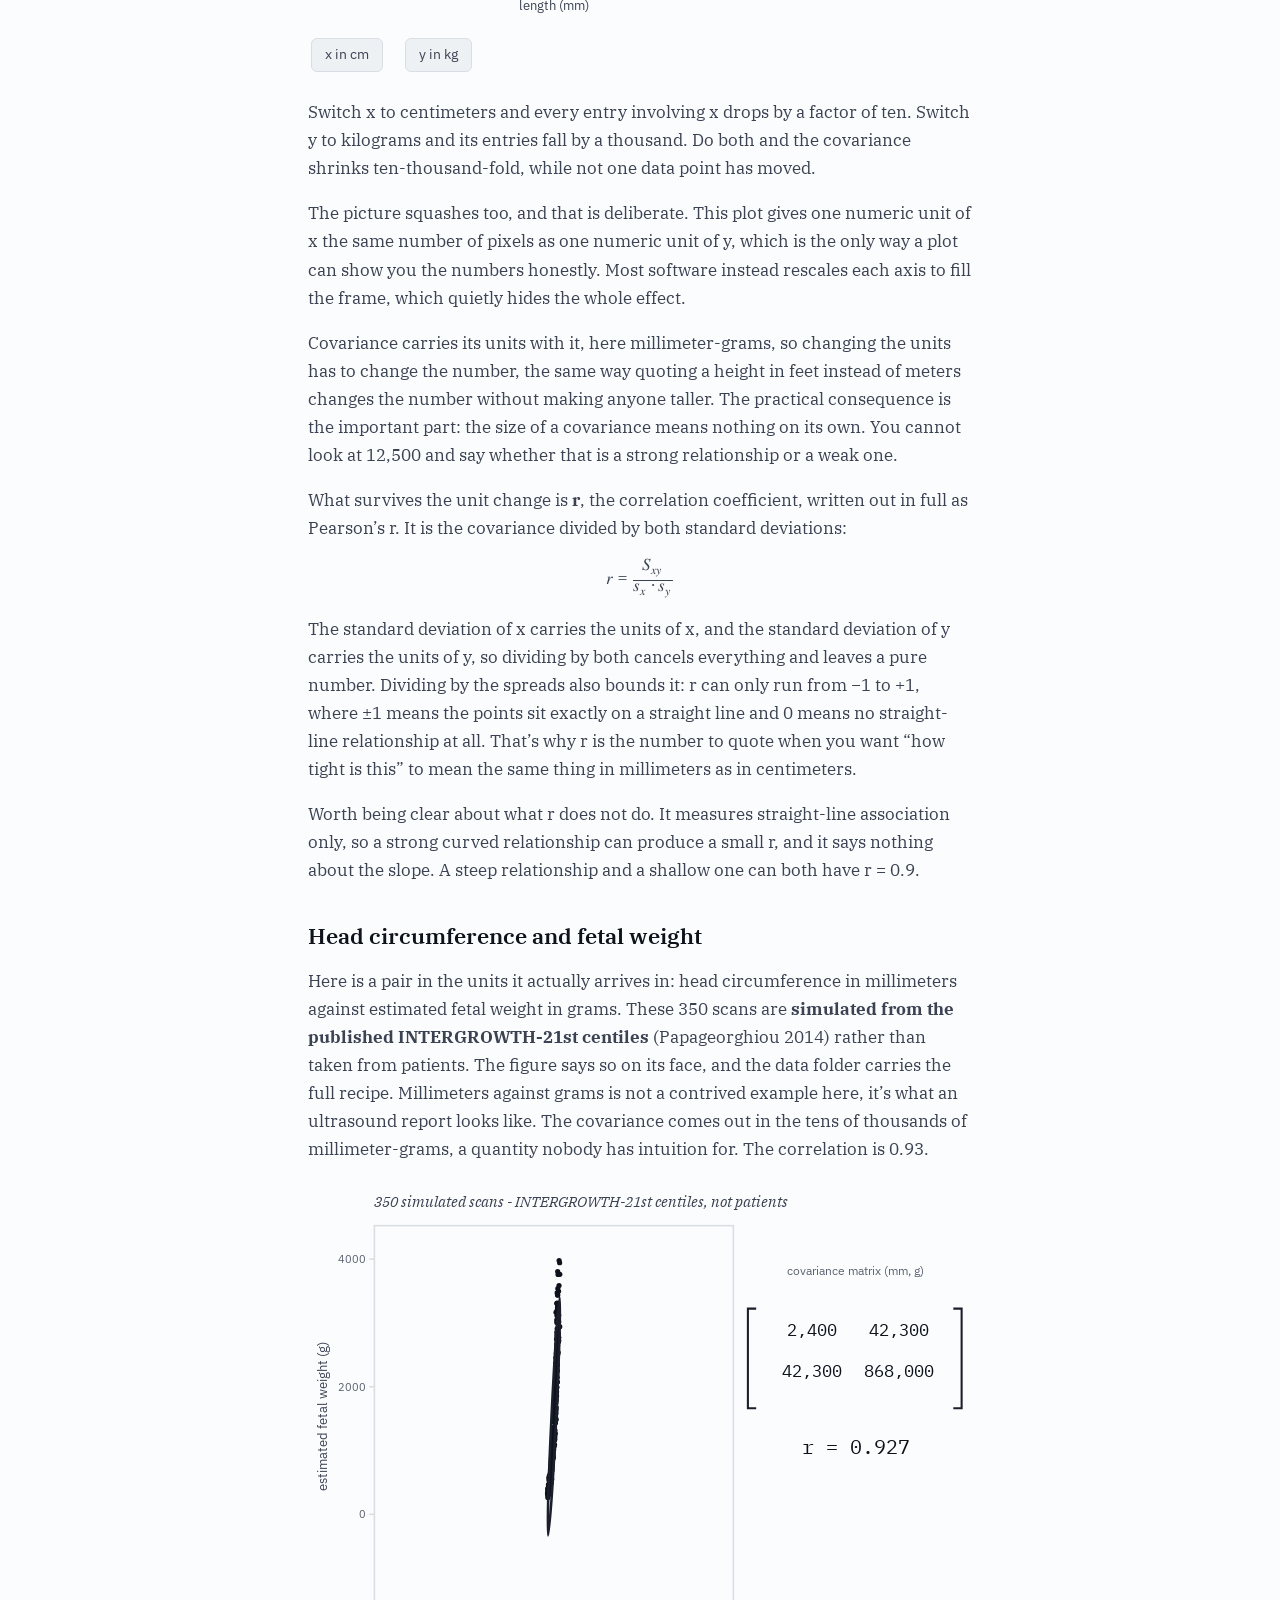
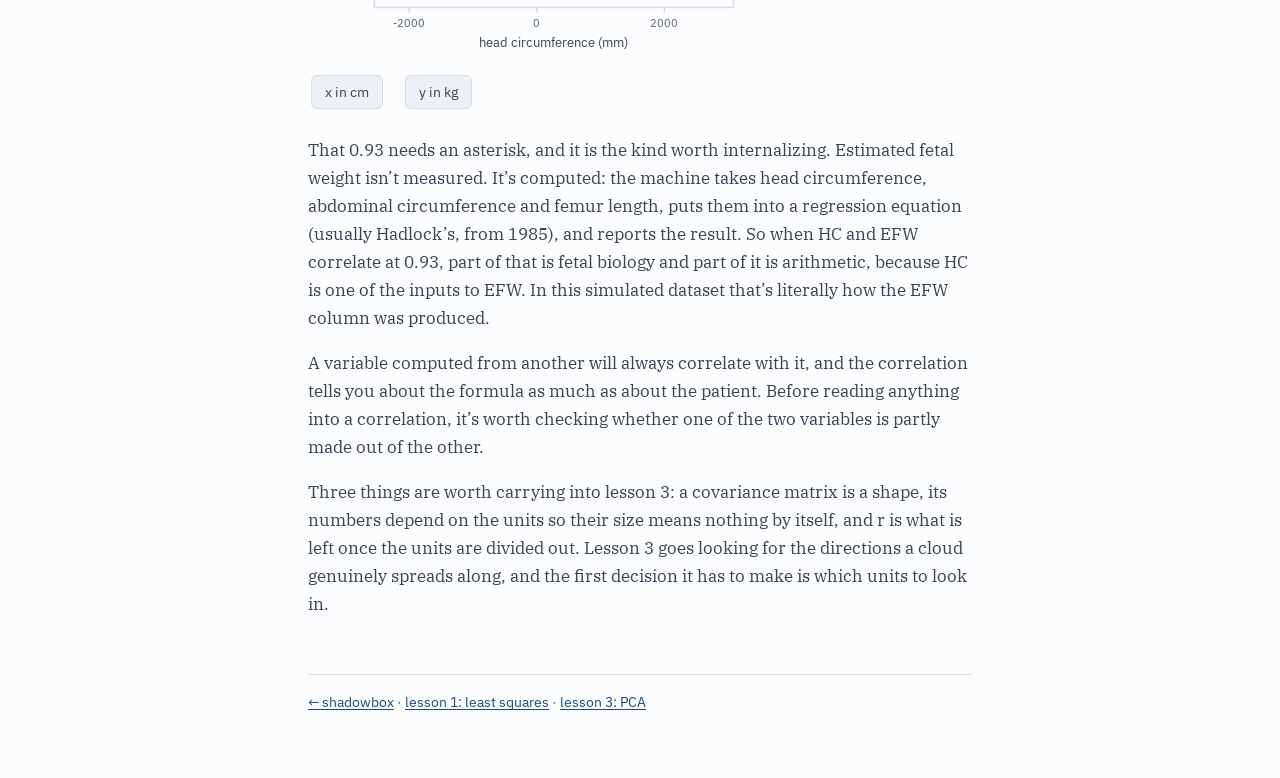
==== commit d4d26f29: "close two rule-12 hits and clear the stale prose gate Audited all three lessons for terms the main l" ====
--- a/covariance.html
+++ b/covariance.html
@@ -76,7 +76,8 @@
     ellipse is not a summary of the matrix but the same information drawn rather
     than listed.</p>
 
-    <p>The one below is drawn at two standard deviations, so most of the cloud
+    <p>The one below is drawn at two standard deviations (the square root of the
+    variance, which puts it back in the original units), so most of the cloud
     falls inside it. Its long axis points along the direction in which the data
     varies most, its short axis sits at right angles to that, and the length of
     each axis is set by how much the data varies along it. Those two directions
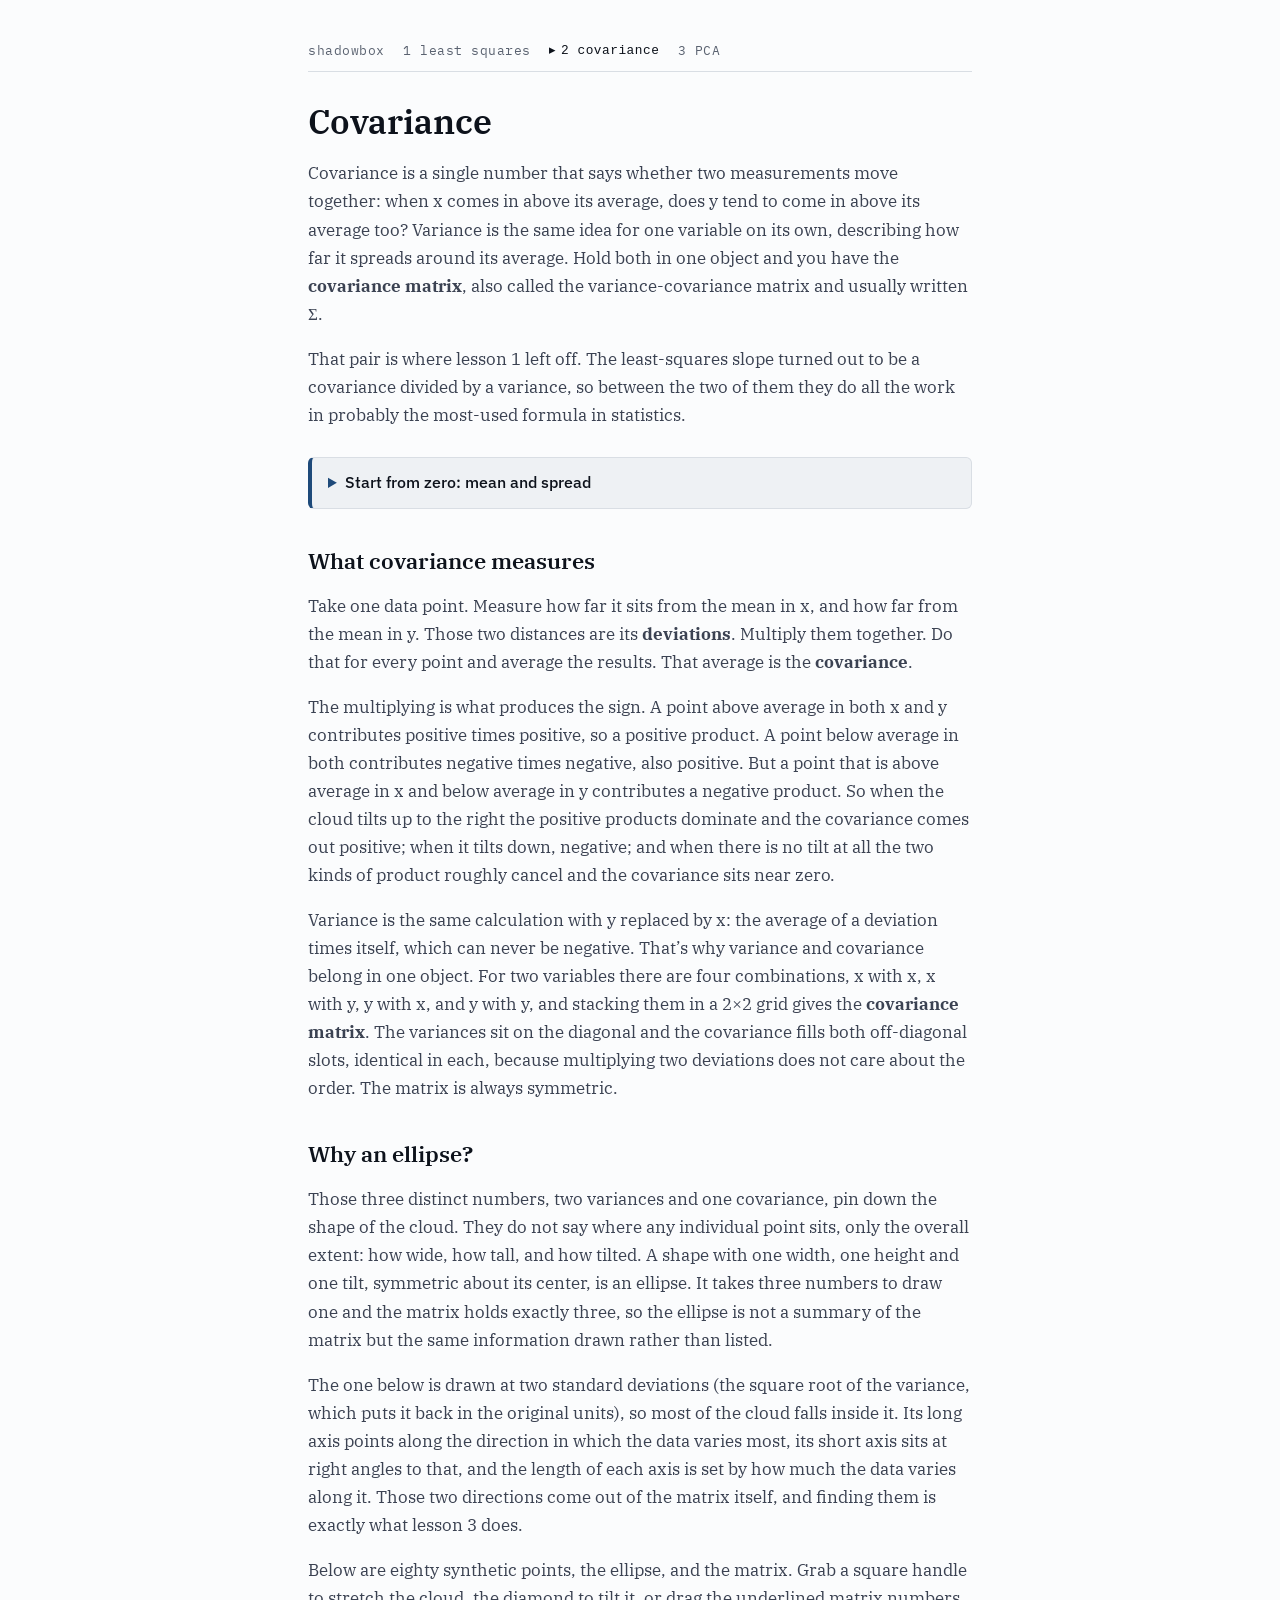
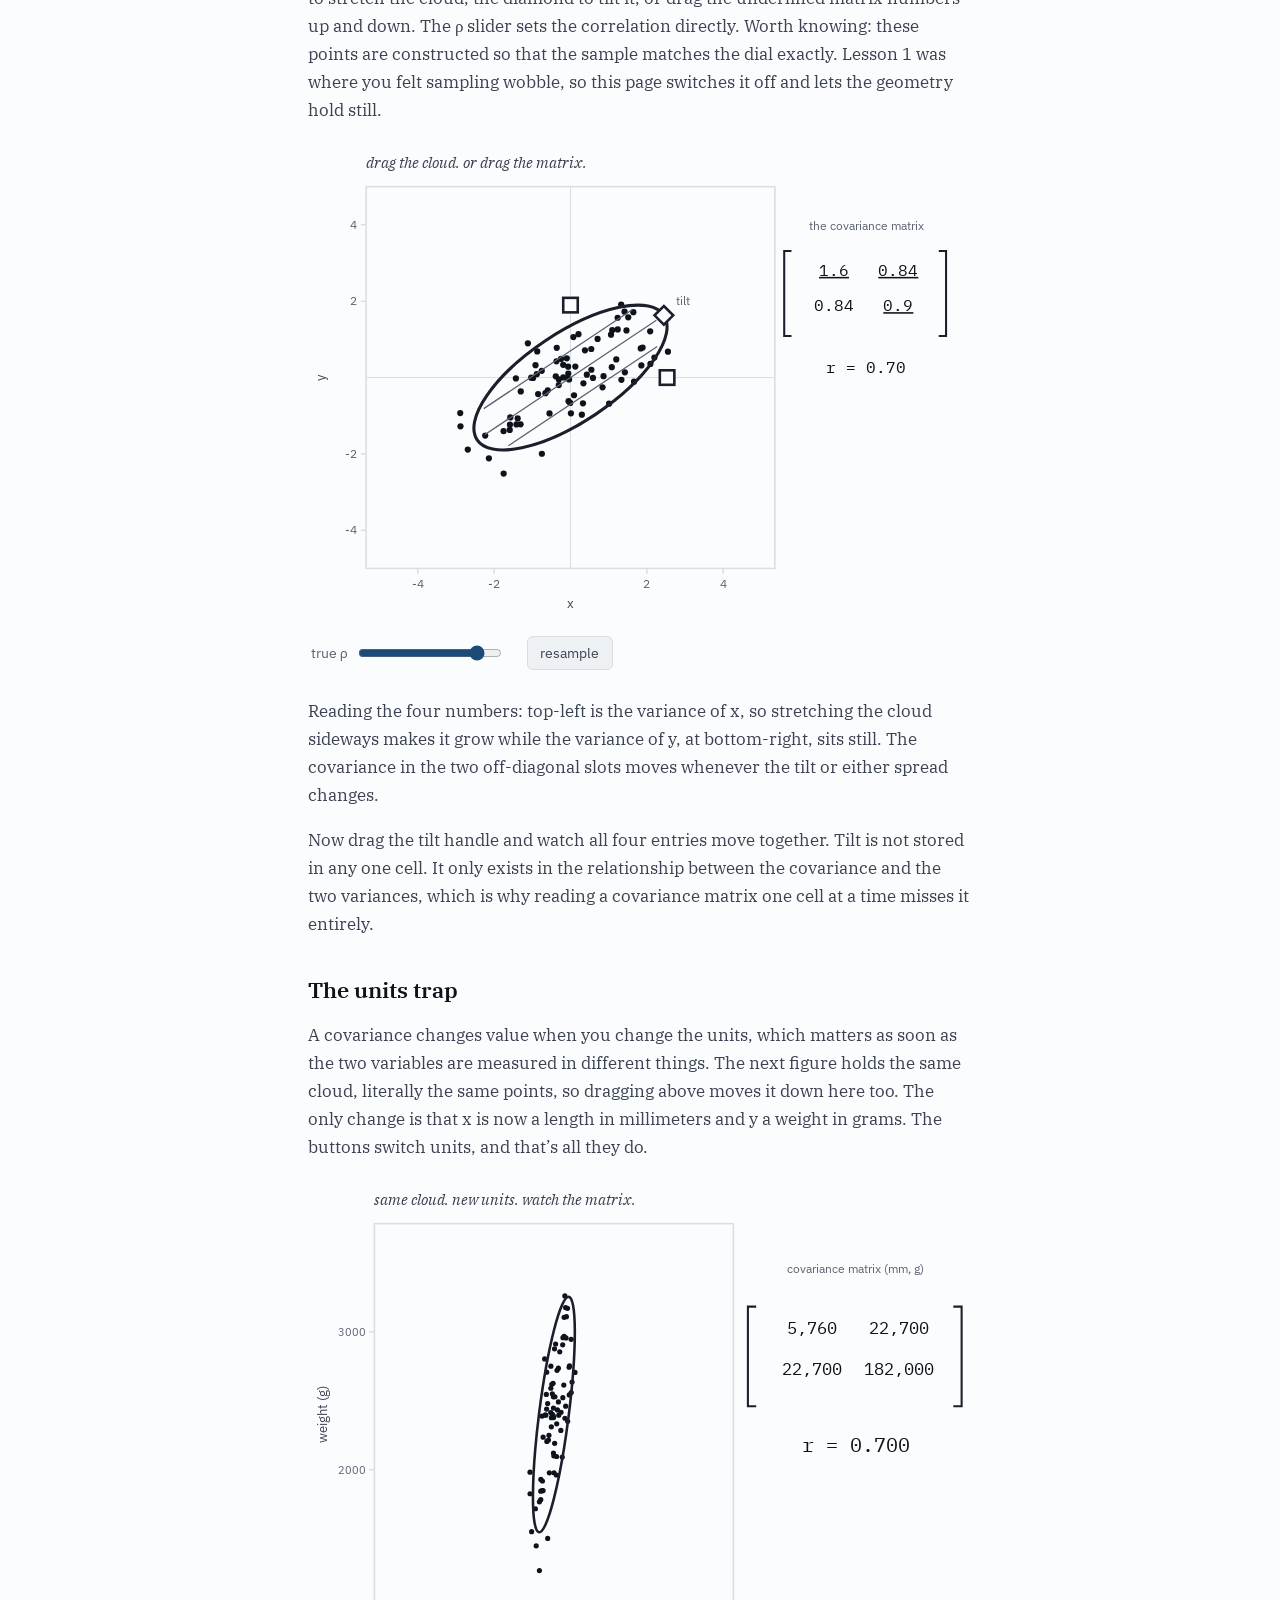
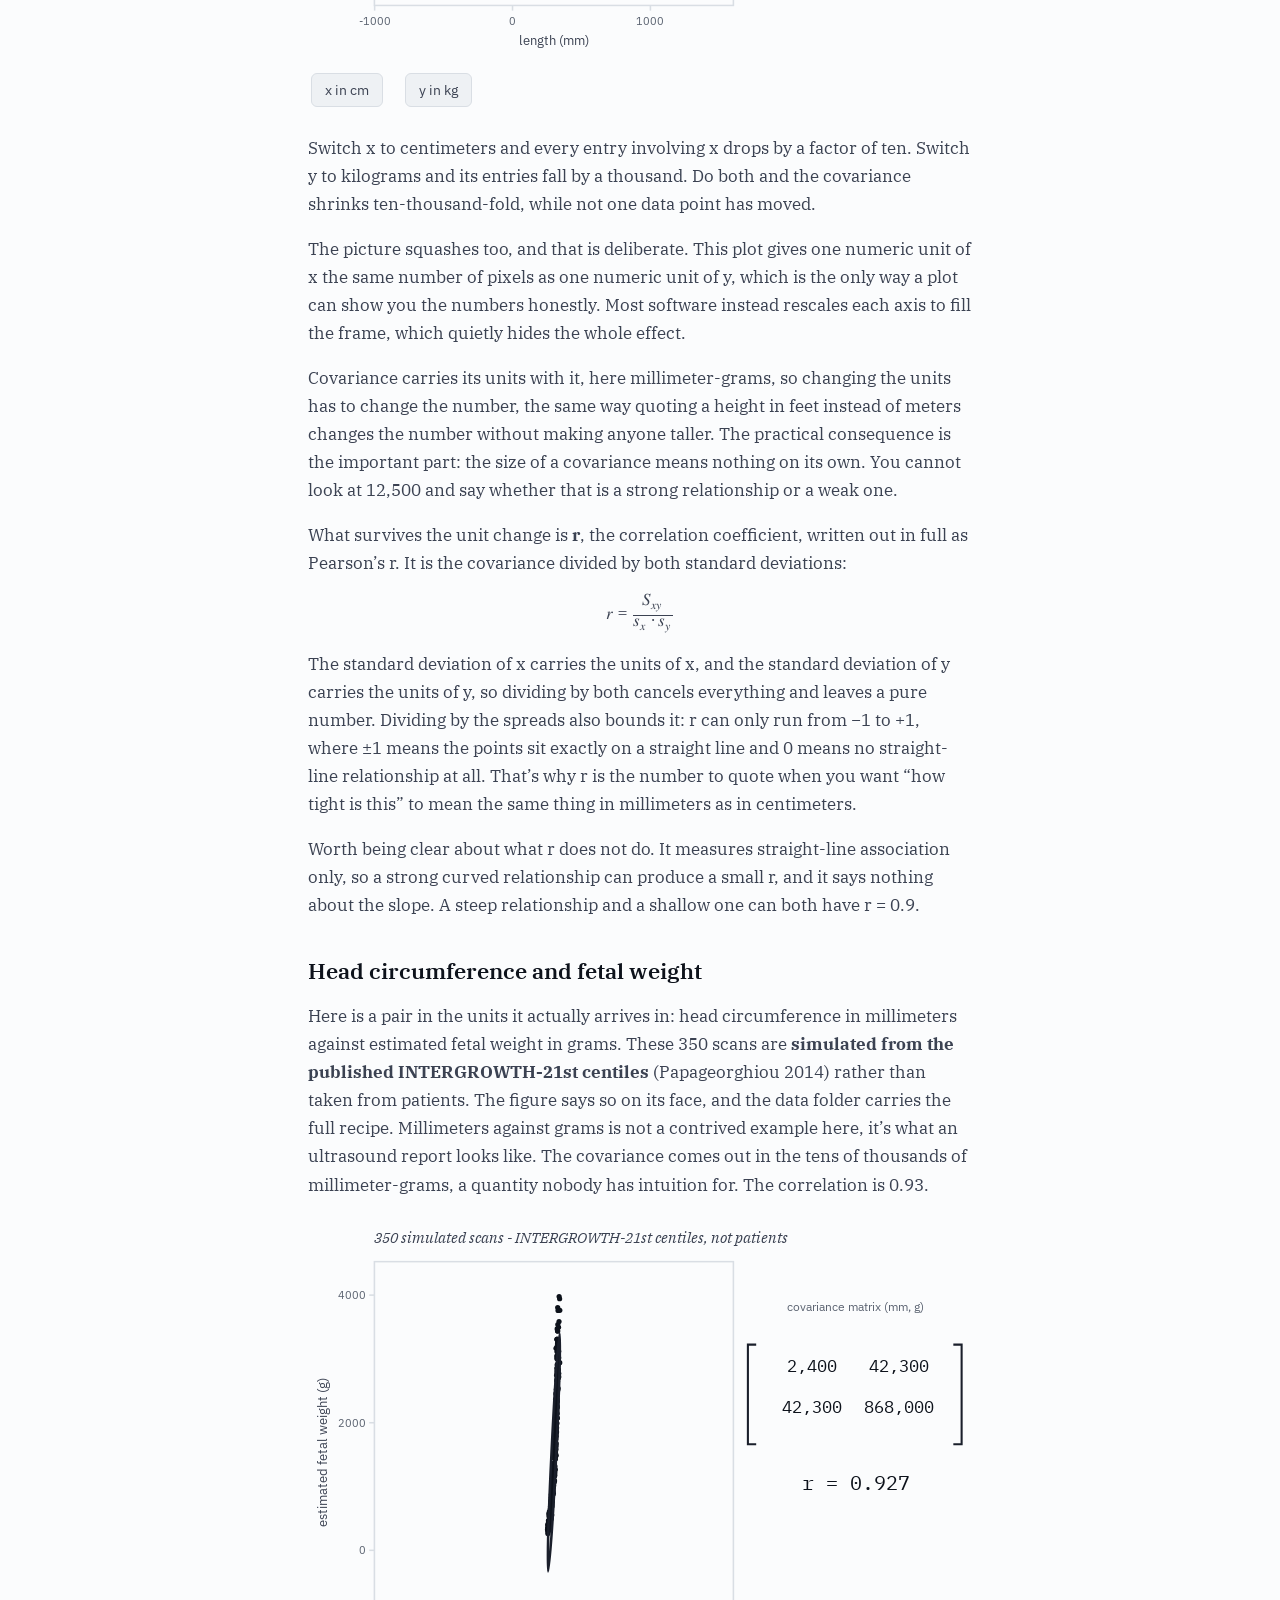
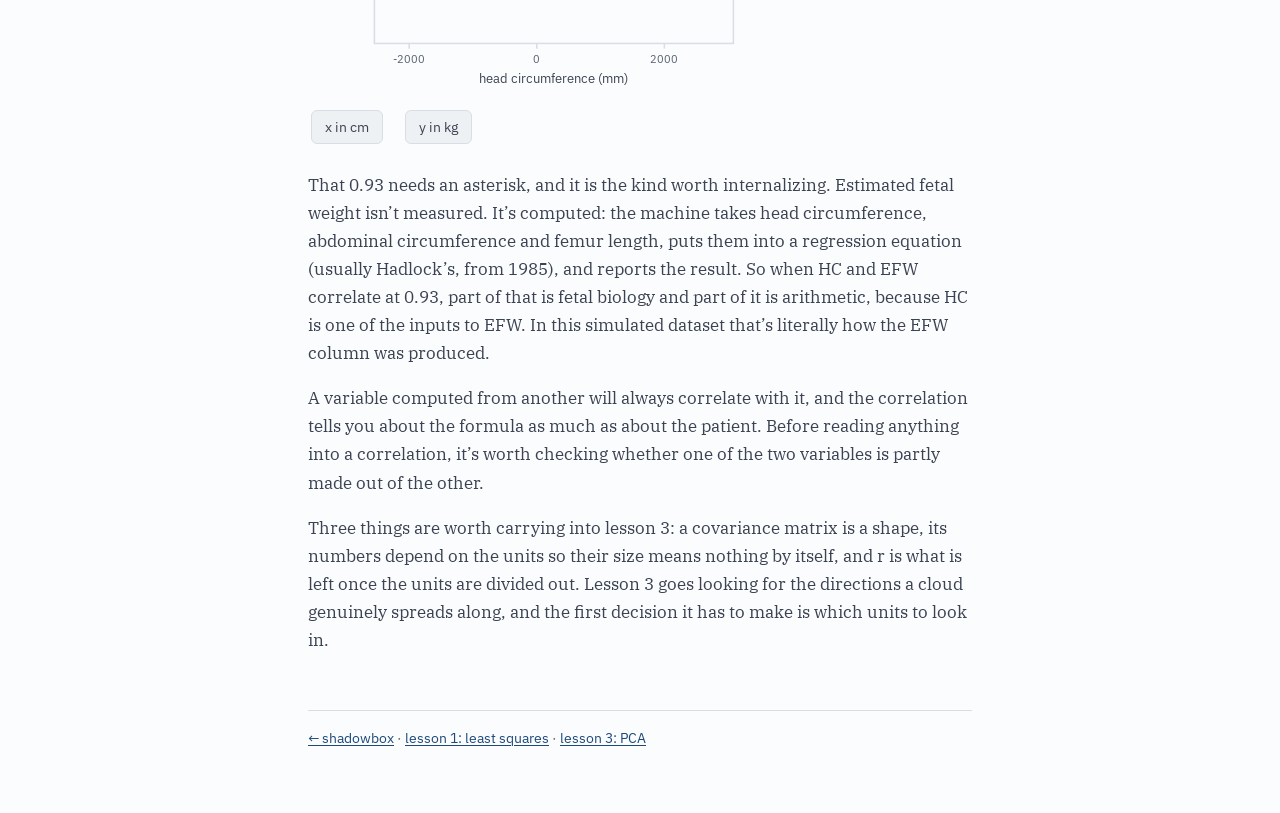
==== commit b07b9dd6: "M5 polish: trellis nav, a real print stylesheet, grayscale audit Trellis nav replaces the kicker on " ====
--- a/covariance.html
+++ b/covariance.html
@@ -13,7 +13,12 @@
 </head>
 <body>
   <main class="essay">
-    <p class="kicker">shadowbox · lesson 2</p>
+    <nav class="trellis" aria-label="lessons">
+      <a href="index.html">shadowbox</a>
+      <a href="least-squares.html">1 least squares</a>
+      <span aria-current="page">2 covariance</span>
+      <a href="pca.html">3 PCA</a>
+    </nav>
     <h1>Covariance</h1>
 
     <p>Covariance is a single number that says whether two measurements move
--- a/css/shadowbox.css
+++ b/css/shadowbox.css
@@ -142,6 +142,29 @@
 svg [data-drag]:focus { outline: none; }
 svg [data-drag]:focus-visible { outline: 3px solid var(--accent); outline-offset: 2px; }
 
+/* ---- trellis nav ---- */
+
+.trellis {
+  font-family: var(--font-mono);
+  font-size: 0.8rem;
+  letter-spacing: 0.04em;
+  margin: 0 0 1.9rem;
+  padding-bottom: 0.6rem;
+  border-bottom: 1px solid var(--border);
+  display: flex;
+  flex-wrap: wrap;
+  gap: 0.3rem 1.15rem;
+}
+.trellis a { color: var(--text-light); text-decoration: none; }
+.trellis a:hover { color: var(--accent); text-decoration: underline; }
+/* Current page is marked three ways at once, never by colour alone: a leading
+   glyph, heavier weight, and full-strength text against the muted siblings. */
+.trellis [aria-current="page"] {
+  color: var(--heading);
+  font-weight: 500;
+}
+.trellis [aria-current="page"]::before { content: "▸"; margin-right: 0.35em; }
+
 /* ---- footer nav ---- */
 
 .lessons { list-style: none; padding: 0; }
@@ -159,6 +182,30 @@
 }
 
 @media print {
-  .controls { display: none; }
-  body { background: #ffffff; }
-}
+  /* Paper has no dark mode and no hue budget worth spending: collapse every
+     token to ink on white and let weight, dash pattern and dot area carry the
+     meaning, exactly as they do for a colourblind reader on screen. */
+  :root {
+    --bg: #ffffff;  --surface: #ffffff;  --border: #9aa0a8;
+    --text: #000000; --text-light: #333333; --heading: #000000;
+    --accent: #000000; --accent-warm: #000000;
+    --ink: #000000; --ink-dot: #444444;
+  }
+  body { background: #ffffff; color: #000000; font-size: 10.5pt; }
+  .essay { max-width: none; margin: 0; padding: 0; }
+
+  .controls, .trellis { display: none; }
+
+  /* A collapsible is optional on screen and part of the text on paper. */
+  details, details > summary { display: block; }
+  details > summary { font-weight: 600; list-style: none; }
+  details > summary::-webkit-details-marker { display: none; }
+
+  /* Never split a figure, and never strand a heading at the foot of a page. */
+  .instrument-mount, svg { break-inside: avoid; page-break-inside: avoid; }
+  h1, h2, summary { break-after: avoid; page-break-after: avoid; }
+  p { orphans: 3; widows: 3; }
+
+  a { color: #000000; text-decoration: underline; }
+  footer a::after { content: " (" attr(href) ")"; font-family: var(--font-mono); font-size: 0.8em; }
+}
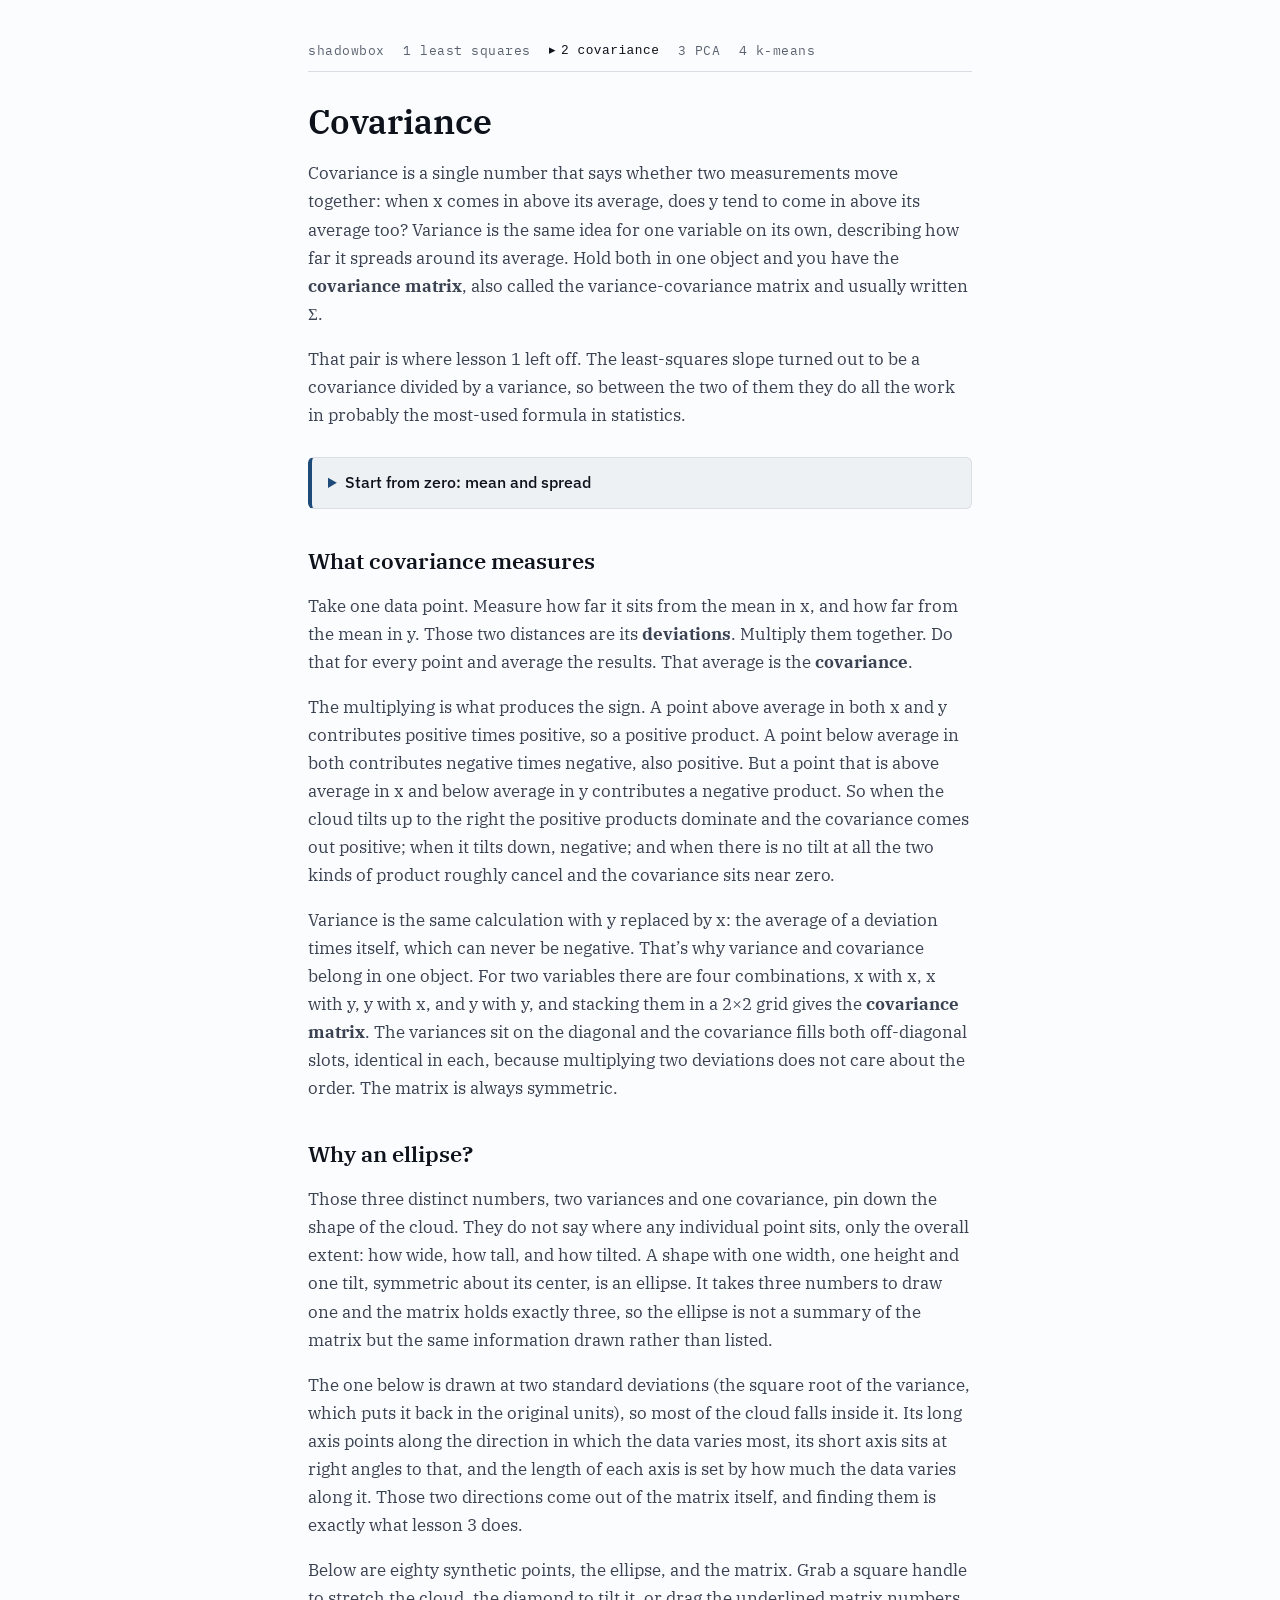
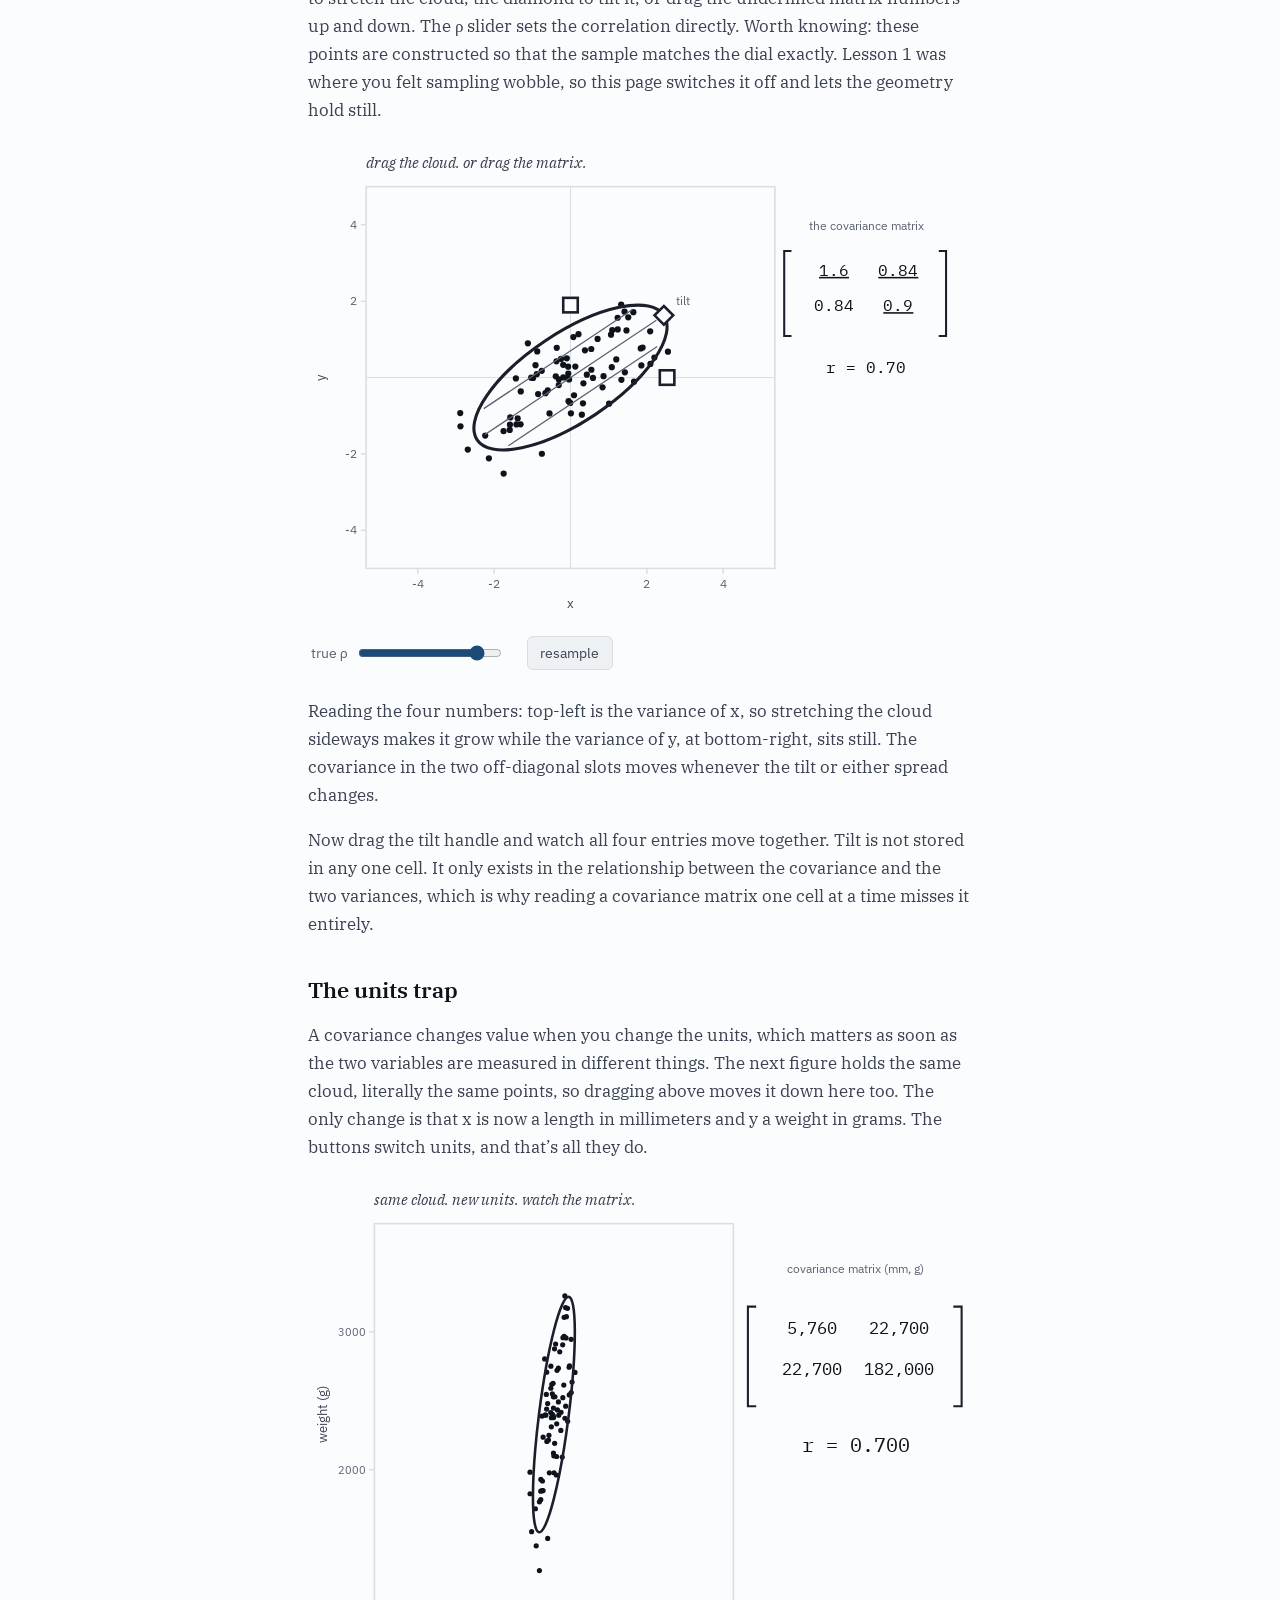
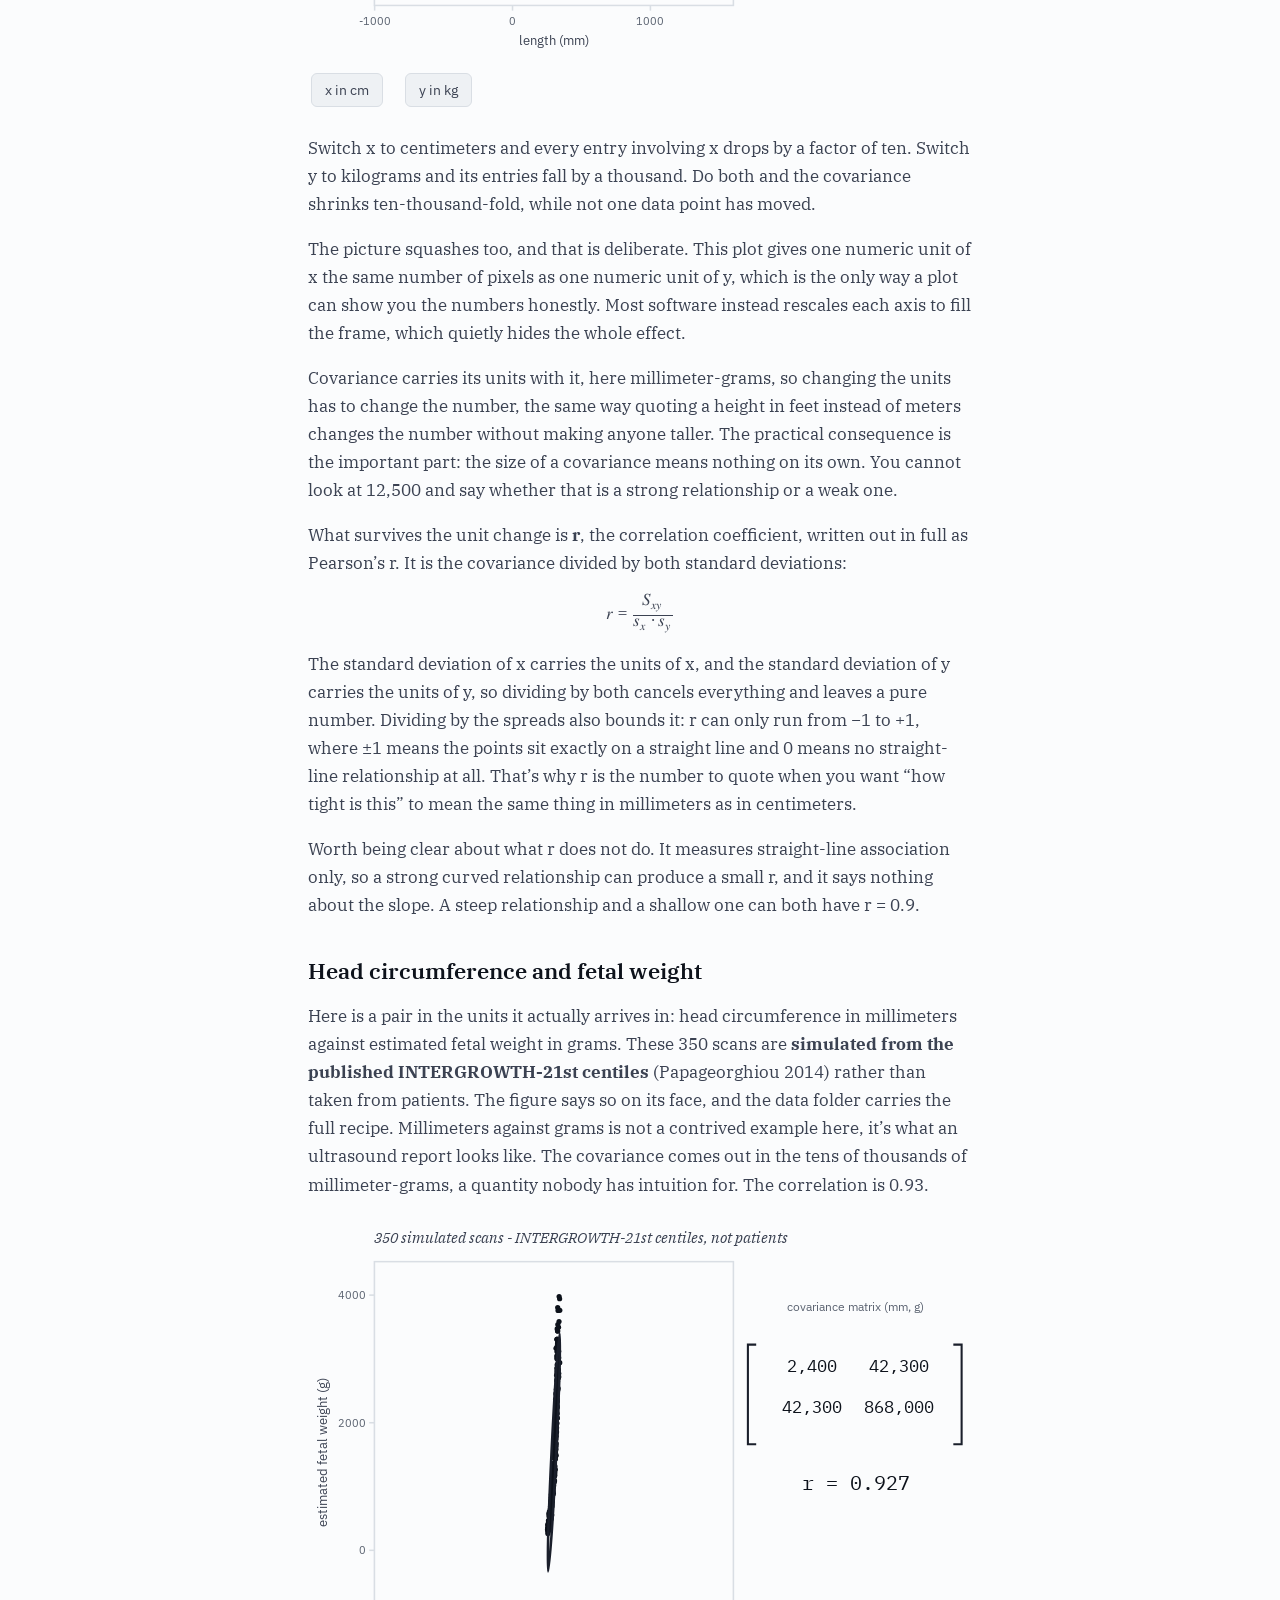
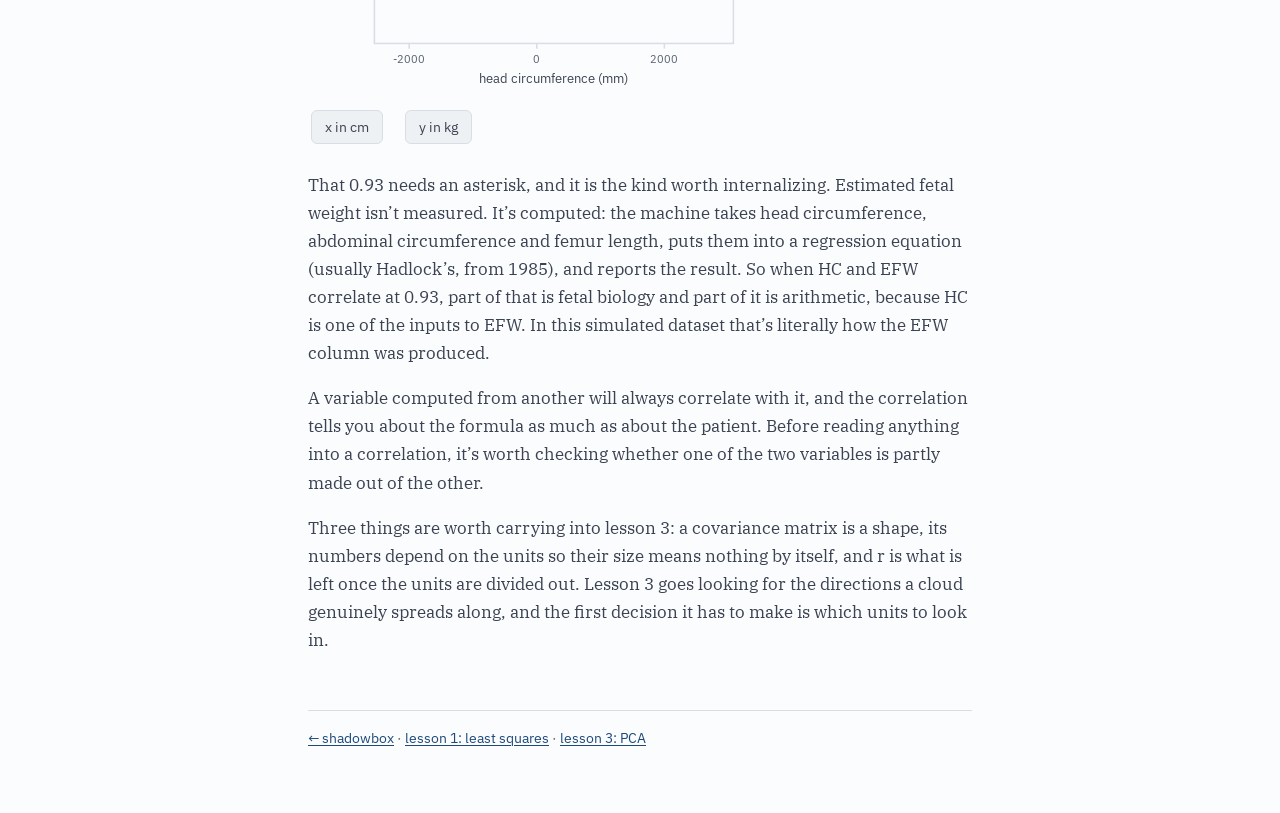
==== commit b3f8484b: "m6 closed: lesson 4 is live Trellis nav across all four lessons, index card and "The name" paragraph" ====
--- a/covariance.html
+++ b/covariance.html
@@ -18,6 +18,7 @@
       <a href="least-squares.html">1 least squares</a>
       <span aria-current="page">2 covariance</span>
       <a href="pca.html">3 PCA</a>
+      <a href="kmeans.html">4 k-means</a>
     </nav>
     <h1>Covariance</h1>
 
--- a/css/shadowbox.css
+++ b/css/shadowbox.css
@@ -95,7 +95,7 @@
   color: var(--text-light);
 }
 .controls label { display: inline-flex; align-items: center; gap: 0.5rem; }
-.controls input[type="range"] { accent-color: var(--accent); width: 9rem; }
+.controls input[type="range"] { accent-color: var(--accent); width: 9rem; touch-action: none; }
 .controls button {
   font: inherit;
   font-family: var(--font-sans);
@@ -138,7 +138,7 @@
 /* ---- focus + a11y ---- */
 
 :focus-visible { outline: 3px solid var(--accent); outline-offset: 2px; }
-svg [data-drag] { cursor: grab; }
+svg [data-drag] { cursor: grab; touch-action: none; }
 svg [data-drag]:focus { outline: none; }
 svg [data-drag]:focus-visible { outline: 3px solid var(--accent); outline-offset: 2px; }
 
